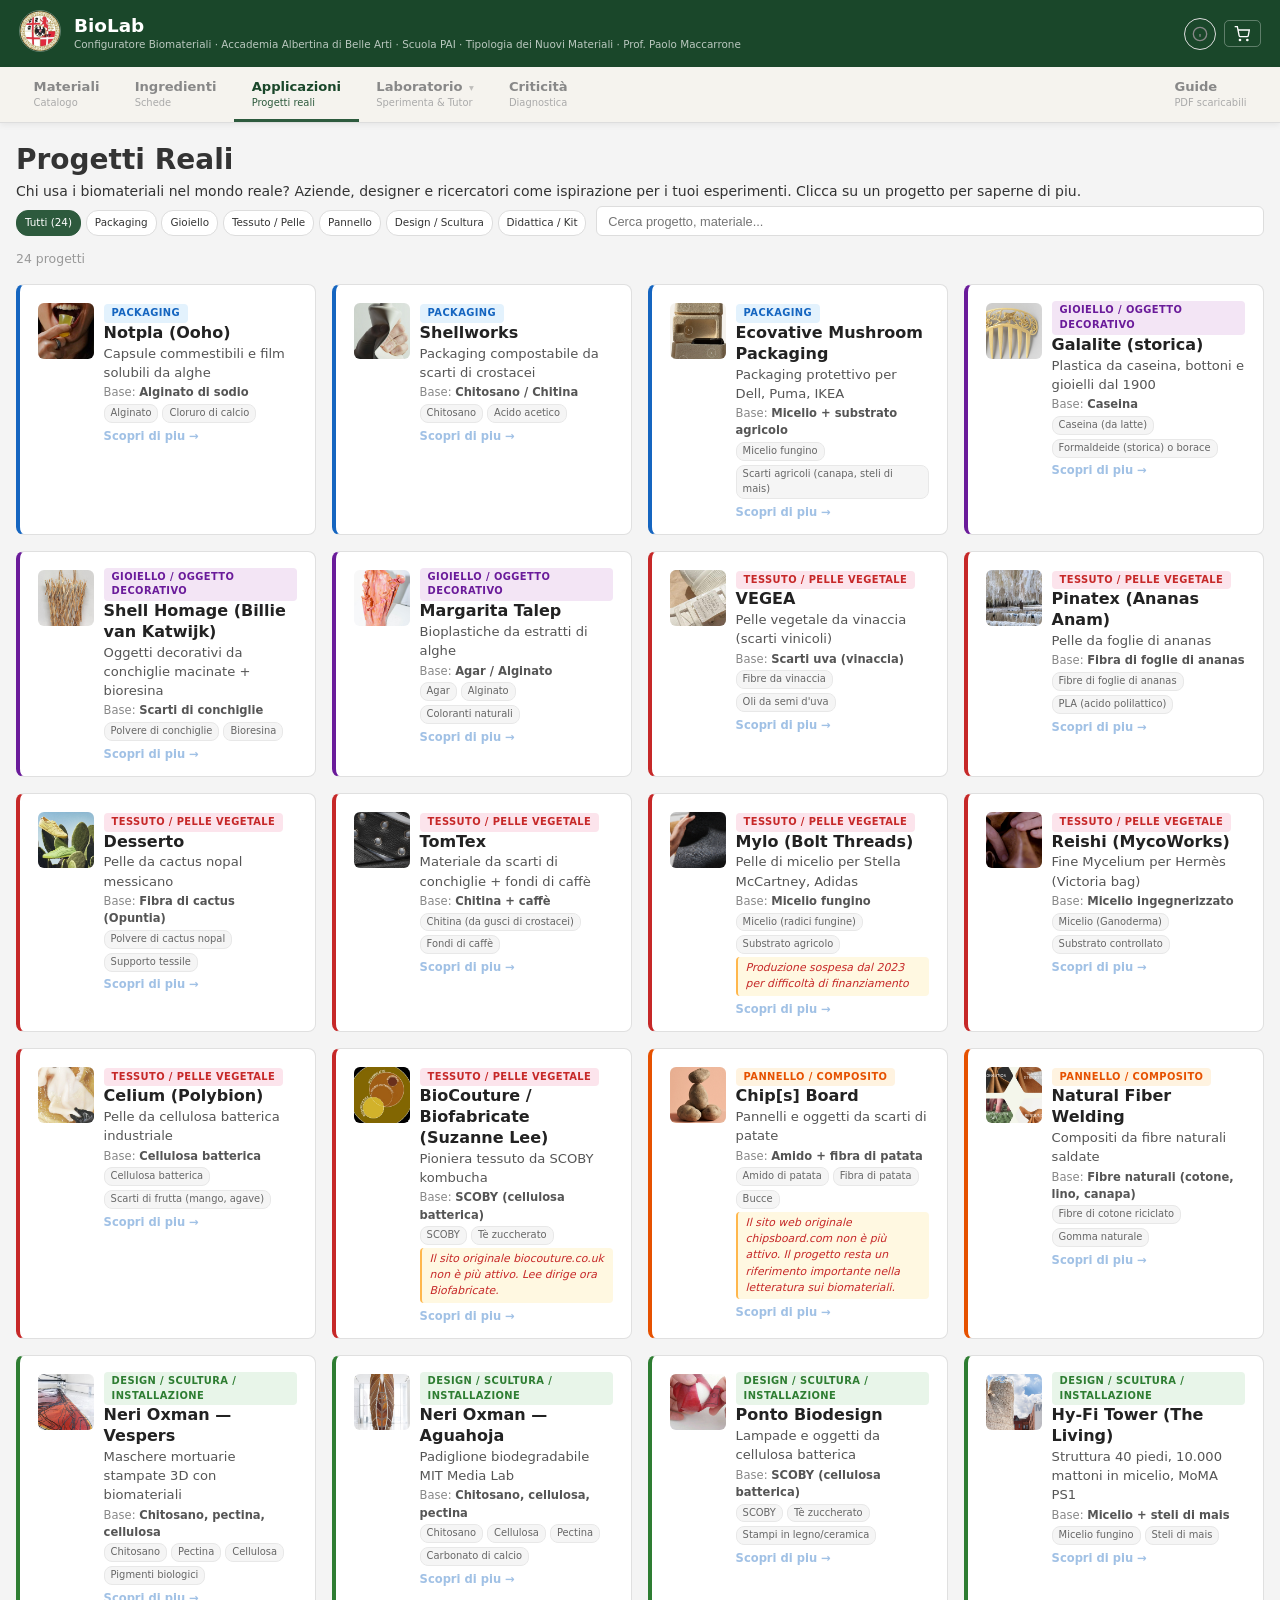
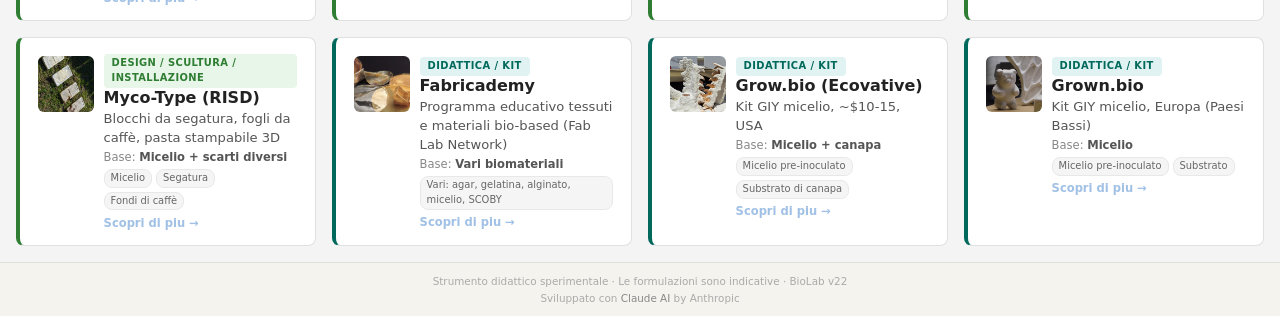
==== app/applicazioni.html @ 8ccfc14e "Add files via upload BioLab caricamento 18 febbraio 2026" ====
<!DOCTYPE html>
<html lang="it">
<head>
    <meta charset="UTF-8">
    <meta name="viewport" content="width=device-width, initial-scale=1.0">
    <title>BioLab - Applicazioni</title>
    <link rel="stylesheet" href="biolab.css">
    <style>
    /* Card thumbnail — small square, left side */
    .app-card{display:flex;flex-direction:row;gap:10px;overflow:hidden;align-items:flex-start}
    .app-card-thumb{width:56px;height:56px;flex-shrink:0;overflow:hidden;border-radius:6px;background:#f0ede6;display:flex;align-items:center;justify-content:center;margin-top:2px}
    .app-card-thumb img{width:100%;height:100%;object-fit:cover;display:block}
    .app-card-thumb.no-img{background:#f5f2ec}
    .app-card-thumb.no-img img{display:none}
    .app-card-body{flex:1;min-width:0}
    /* Modal image */
    .app-modal-img{width:100%;max-height:400px;object-fit:cover;border-radius:8px}
    </style>
</head>
<body>

<!-- ===== HEADER ===== -->
<header class="bl-header" id="blHeader"></header>

<!-- ===== MODAL DETTAGLIO ===== -->
<div class="app-modal-overlay" id="appModal" onclick="closeModal(event)">
    <div class="app-modal" onclick="event.stopPropagation()">
        <button class="app-modal-close" onclick="closeModal()">&times;</button>
        <div class="app-modal-layout">
            <div class="app-modal-img-wrap" id="modalImgWrap">
                <img class="app-modal-img" id="modalImg" src="" alt="">
                <div class="app-modal-img-placeholder" id="modalImgPh">
                    <svg width="40" height="40" viewBox="0 0 24 24" fill="none" stroke="#bbb" stroke-width="1.5"><rect x="3" y="3" width="18" height="18" rx="2"/><circle cx="8.5" cy="8.5" r="1.5"/><path d="M21 15l-5-5L5 21"/></svg>
                    <span>Immagine non disponibile</span>
                </div>
            </div>
            <div class="app-modal-content">
                <div class="app-modal-cat" id="modalCat"></div>
                <h2 class="app-modal-title" id="modalTitle"></h2>
                <div class="app-modal-base" id="modalBase"></div>
                <div class="app-modal-body" id="modalBody"></div>
                <div class="app-modal-ingredienti" id="modalIng"></div>
                <div class="app-modal-note" id="modalNote"></div>
                <div class="app-modal-actions">
                    <a class="app-modal-link" id="modalLink" href="#" target="_blank" rel="noopener">
                        <svg width="14" height="14" viewBox="0 0 24 24" fill="none" stroke="currentColor" stroke-width="2"><path d="M18 13v6a2 2 0 01-2 2H5a2 2 0 01-2-2V8a2 2 0 012-2h6"/><polyline points="15 3 21 3 21 9"/><line x1="10" y1="14" x2="21" y2="3"/></svg>
                        <span id="modalLinkText">Visita il sito</span>
                    </a>
                    <button class="app-modal-close-btn" onclick="closeModal()">Chiudi</button>
                </div>
            </div>
        </div>
    </div>
</div>

<!-- ===== CONTENUTO PAGINA ===== -->
<div class="bl-page-content">
    <div class="bl-section-title">
        <h1>Progetti Reali</h1>
        <p>Chi usa i biomateriali nel mondo reale? Aziende, designer e ricercatori come ispirazione per i tuoi esperimenti. Clicca su un progetto per saperne di piu.</p>
    </div>

    <!-- FILTRI CATEGORIA -->
    <div class="app-toolbar">
        <div class="ing-filters" id="appFilters">
            <span class="ing-filter active" data-cat="ALL" onclick="filterApps(null)" id="appFilterAll">Tutti</span>
            <span class="ing-filter" data-cat="packaging" onclick="filterApps('packaging')">Packaging</span>
            <span class="ing-filter" data-cat="gioiello" onclick="filterApps('gioiello')">Gioiello</span>
            <span class="ing-filter" data-cat="tessuto" onclick="filterApps('tessuto')">Tessuto / Pelle</span>
            <span class="ing-filter" data-cat="pannello" onclick="filterApps('pannello')">Pannello</span>
            <span class="ing-filter" data-cat="design_scultura" onclick="filterApps('design_scultura')">Design / Scultura</span>
            <span class="ing-filter" data-cat="didattica" onclick="filterApps('didattica')">Didattica / Kit</span>
        </div>
        <input type="text" class="mat-search" id="appSearch" placeholder="Cerca progetto, materiale..." oninput="renderApps()">
    </div>

    <div class="app-count" id="appCount">0 progetti</div>

    <!-- GRIGLIA CARD -->
    <div class="app-grid" id="appGrid"></div>
</div>

<!-- ===== FOOTER ===== -->
<footer class="bl-footer">
    <p>Strumento didattico sperimentale &middot; Le formulazioni sono indicative &middot; BioLab v22</p>
    <p class="bl-footer-credit">Sviluppato con <a href="https://www.anthropic.com" target="_blank" rel="noopener">Claude AI</a> by Anthropic</p>
</footer>

<!-- ===== CORE ===== -->
<script src="database_biomateriali_v11.js"></script>
<script src="biolab-core.js"></script>

<!-- ===== DATI E JS PAGINA ===== -->
<script>
(function() {
    'use strict';

    // ---- CATEGORIE ----
    // Categorie: icon è UI-only, il resto viene da ESEMPI_REALI.categorie nel DB
    var CATEGORIE = (function() {
        var icons = {
            packaging: '\u{1F4E6}', gioiello: '\u{1F48E}', tessuto: '\u{1F9F5}',
            pannello: '\u{1F9F1}', design_scultura: '\u{1F3A8}', didattica: '\u{1F393}'
        };
        var cats = {};
        var dbCats = (typeof ESEMPI_REALI !== 'undefined' && ESEMPI_REALI.categorie) || {};
        for (var k in dbCats) {
            cats[k] = { label: dbCats[k].label, color: dbCats[k].color, bg: dbCats[k].bg, icon: icons[k] || '' };
        }
        return cats;
    })();

    // Progetti: letti dal database (ESEMPI_REALI.progetti) con normalizzazione campi
    var PROGETTI_RAW = (typeof ESEMPI_REALI !== 'undefined' && ESEMPI_REALI.progetti) || [];
    var PROGETTI = PROGETTI_RAW.map(function(p) {
        return {
            nome: p.nome || '',
            desc: p.desc || '',
            base: p.base || '',
            link: p.link || '',
            cat: p.cat || p.categoria || '',
            img: p.img || null,
            ingredienti: p.ingredienti || [],
            dettaglio: p.dettaglio || p.desc || '',
            note: p.note || ''
        };
    });

    // Mapping nome progetto → file immagine in asset/imm_applicazioni/
    // Keys = p.nome.toLowerCase() esatti dal DB (ESEMPI_REALI.progetti)
    // Values = nomi file esatti in asset/imm_applicazioni/
    var IMG_MAP = {
        'notpla (ooho)':                            'notpla.jpg',
        'shellworks':                               'shellworks.jpg',
        'ecovative mushroom packaging':             'ecovative-packaging.jpg',
        'galalite (storica)':                       'galalite2.jpg',
        'shell homage (billie van katwijk)':        'shell-homage.jpg',
        'margarita talep':                          'margarita-talep.jpg',
        'vegea':                                    'vegea.jpg',
        'pinatex (ananas anam)':                    'pinatex.jpg',
        'desserto':                                 'desserto.jpg',
        'tomtex':                                   'tomtex.jpg',
        'mylo (bolt threads)':                      'mylo.jpg',
        'reishi (mycoworks)':                       'reishi.jpg',
        'celium (polybion)':                        'celium2.jpg',
        'biocouture / biofabricate (suzanne lee)':  'biocouture.jpg',
        'chip[s] board':                            'chips-board.jpg.pn.jpg',
        'natural fiber welding':                    'nfw.jpg',
        'neri oxman \u2014 vespers':                'oxman-vespers3.jpg',
        'neri oxman \u2014 aguahoja':               'oxman-aguahoja.jpg',
        'ponto biodesign':                          'Ponto-Biodesign.jpg',
        'hy-fi tower (the living)':                 'hyfi.jpg',
        'myco-type (risd)':                         'myco-type.jpg',
        'fabricademy':                              'fabricademy.jpg',
        'grow.bio (ecovative)':                     'grow-bio(ecovative).jpg',
        'grown.bio':                                'grow-bio.jpg',
    };

    function getImg(nome) {
        if (!nome) return null;
        var low = nome.toLowerCase().trim();
        // Exact match
        if (IMG_MAP[low]) return IMG_MAP[low];
        // Partial: nome contains key or key contains nome
        for (var key in IMG_MAP) {
            if (low.indexOf(key) >= 0 || key.indexOf(low) >= 0) return IMG_MAP[key];
        }
        // Word match: any significant word in nome matches a key
        var words = low.replace(/[()\/\-,.:]/g, ' ').split(/\s+/).filter(function(w) { return w.length > 3; });
        for (var w = 0; w < words.length; w++) {
            for (var key2 in IMG_MAP) {
                if (key2.indexOf(words[w]) >= 0) return IMG_MAP[key2];
            }
        }
        return null;
    }

    var IMG_BASE = '../asset/imm_applicazioni/';

    var currentCat = null;

    // ---- INIT ----
    document.addEventListener('DOMContentLoaded', function() {
        // Debug: log unmatched images
        var allBtn = document.getElementById('appFilterAll');
        if (allBtn) allBtn.textContent = 'Tutti (' + PROGETTI.length + ')';
        renderApps();
    });

    // ---- FILTER ----
    window.filterApps = function(cat) {
        currentCat = cat;
        document.querySelectorAll('#appFilters .ing-filter').forEach(function(el) {
            el.classList.remove('active');
            if (cat === null && el.dataset.cat === 'ALL') el.classList.add('active');
            else if (el.dataset.cat === cat) el.classList.add('active');
        });
        renderApps();
    };

    // ---- MODAL ----
    window.openModal = function(idx) {
        var p = PROGETTI[idx];
        if (!p) return;
        var c = CATEGORIE[p.cat] || { label: p.cat, color: '#666', bg: '#f5f5f5' };

        // Image
        var imgEl = document.getElementById('modalImg');
        var phEl = document.getElementById('modalImgPh');
        var imgFile = p.img || getImg(p.nome);
        imgEl.style.display = 'none';
        phEl.style.display = 'flex';
        if (imgFile) {
            imgEl.onload = function() { this.style.display = 'block'; phEl.style.display = 'none'; };
            imgEl.onerror = function() { this.style.display = 'none'; phEl.style.display = 'flex'; };
            imgEl.src = IMG_BASE + imgFile;
            imgEl.alt = p.nome;
        }

        document.getElementById('modalCat').textContent = c.label;
        document.getElementById('modalCat').style.background = c.bg;
        document.getElementById('modalCat').style.color = c.color;

        document.getElementById('modalTitle').textContent = p.nome;
        document.getElementById('modalBase').innerHTML = 'Base materiale: <strong>' + esc(p.base) + '</strong>';
        document.getElementById('modalBody').textContent = p.dettaglio;

        // Ingredienti — match con DB per rendere aggiungibili al carrello
        var ingEl = document.getElementById('modalIng');
        if (p.ingredienti && p.ingredienti.length > 0) {
            var ingHtml = '<strong>Ingredienti principali:</strong> ';
            ingHtml += p.ingredienti.map(function(i) {
            var dbId = _matchIngrediente(i);
            if (dbId) {
                var inCart = BioLab.isInCart(dbId);
                var cls = inCart ? 'app-modal-ing-tag in-cart' : 'app-modal-ing-tag addable';
                var btn = inCart
                    ? '<span class="' + cls + '">' + esc(i) + ' <span class="ing-check">&#10003;</span></span>'
                    : '<span class="' + cls + '" onclick="event.stopPropagation(); _addIngFromApp(\'' + dbId + '\',' + idx + ')" title="Aggiungi al carrello">' + esc(i) + ' <span class="ing-plus">+</span></span>';
                return btn;
            }
            return '<span class="app-modal-ing-tag">' + esc(i) + '</span>';
        }).join(' ');
            ingEl.innerHTML = ingHtml;
            ingEl.style.display = 'block';
        } else {
            ingEl.style.display = 'none';
        }

        // Note
        var noteEl = document.getElementById('modalNote');
        if (p.note) {
            noteEl.style.display = 'block';
            noteEl.textContent = p.note;
        } else {
            noteEl.style.display = 'none';
        }

        // Link
        var linkEl = document.getElementById('modalLink');
        if (p.link) {
            linkEl.href = p.link;
            linkEl.style.display = 'inline-flex';
            var domain = p.link.replace(/^https?:\/\//, '').replace(/\/.*$/, '');
            document.getElementById('modalLinkText').textContent = 'Visita ' + domain;
        } else {
            linkEl.style.display = 'none';
        }

        document.getElementById('appModal').classList.add('active');
        document.body.style.overflow = 'hidden';
    };

    window.closeModal = function(ev) {
        if (ev && ev.target !== ev.currentTarget) return;
        document.getElementById('appModal').classList.remove('active');
        document.body.style.overflow = '';
    };

    // ESC to close
    document.addEventListener('keydown', function(e) {
        if (e.key === 'Escape') closeModal();
    });

    // ---- RENDER ----
    window.renderApps = function() {
        var search = (document.getElementById('appSearch').value || '').toLowerCase().trim();
        var indices = [];
        PROGETTI.forEach(function(p, i) {
            if (currentCat && p.cat !== currentCat) return;
            if (search) {
                var hay = (p.nome + ' ' + p.desc + ' ' + p.base + ' ' + p.cat + ' ' + (p.ingredienti || []).join(' ')).toLowerCase();
                if (hay.indexOf(search) === -1) return;
            }
            indices.push(i);
        });

        var grid = document.getElementById('appGrid');
        if (indices.length === 0) {
            grid.innerHTML = '<div class="mat-empty">Nessun progetto corrisponde ai filtri</div>';
            document.getElementById('appCount').textContent = '0 progetti';
            return;
        }

        var html = '';
        indices.forEach(function(i) {
            var p = PROGETTI[i];
            var c = CATEGORIE[p.cat] || { label: p.cat, color: '#666', bg: '#f5f5f5' };
            var imgFile = p.img || getImg(p.nome);
            html += '<div class="app-card" style="border-left-color:' + c.color + '" onclick="openModal(' + i + ')">';
            // Thumbnail (small)
            if (imgFile) {
                html += '<div class="app-card-thumb"><img src="' + IMG_BASE + esc(imgFile) + '" alt="' + esc(p.nome) + '" loading="lazy" onerror="this.parentElement.classList.add(\'no-img\')"></div>';
            } else {
                html += '<div class="app-card-thumb no-img"><svg width="20" height="20" viewBox="0 0 24 24" fill="none" stroke="#ccc" stroke-width="1.5"><rect x="3" y="3" width="18" height="18" rx="2"/><circle cx="8.5" cy="8.5" r="1.5"/><path d="M21 15l-5-5L5 21"/></svg></div>';
            }
            html += '<div class="app-card-body">';
            html += '<div class="app-card-cat" style="background:' + c.bg + ';color:' + c.color + '">' + c.label + '</div>';
            html += '<div class="app-card-name">' + esc(p.nome) + '</div>';
            html += '<div class="app-card-desc">' + esc(p.desc) + '</div>';
            html += '<div class="app-card-base">Base: <strong>' + esc(p.base) + '</strong></div>';
            if (p.ingredienti && p.ingredienti.length > 0) {
                html += '<div class="app-card-tags">';
                p.ingredienti.forEach(function(ing) {
                    html += '<span class="app-card-tag">' + esc(ing) + '</span>';
                });
                html += '</div>';
            }
            if (p.note) {
                html += '<div class="app-card-note">' + esc(p.note) + '</div>';
            }
            html += '<div class="app-card-cta">Scopri di piu &rarr;</div>';
            html += '</div>'; // close body
            html += '</div>';
        });

        grid.innerHTML = html;
        document.getElementById('appCount').textContent = indices.length + ' progetti';
    };

    function esc(s) { return !s ? '' : String(s).replace(/</g, '&lt;').replace(/>/g, '&gt;'); }

    // Mapping nomi ingredienti nei progetti → ID nel database
    var ING_MAP = {
        'alginato': 'alginato', 'agar': 'agar', 'chitosano': 'chitosano',
        'cloruro di calcio': 'cacl2', 'cacl2': 'cacl2',
        'caseina (da latte)': 'caseina', 'caseina': 'caseina',
        'acido acetico': 'aceto', 'amido di patata': 'amido_patata',
        'scoby': 'scoby', 'cellulosa batterica': 'scoby',
        'micelio fungino': 'micelio', 'micelio (radici fungine)': 'micelio',
        'micelio (ganoderma)': 'micelio', 'micelio': 'micelio',
        'fondi di caffè': 'fondi_caffe', 'fondi di caffe': 'fondi_caffe',
        'tè zuccherato': 'te_nero', 'te zuccherato': 'te_nero',
        'formaldeide (storica) o borace': 'borace', 'borace': 'borace',
        'chitina (da gusci di crostacei)': 'chitosano', 'chitina': 'chitosano',
        'fibre di cotone riciclato': 'fibre_cotone',
        'bucce': 'bucce_agrumi', 'coloranti naturali': 'curcuma',
        'pectina': 'pectina', 'glicerina': 'glicerina'
    };

    window._matchIngrediente = function(nome) {
        if (!nome) return null;
        var low = nome.toLowerCase().trim();
        if (ING_MAP[low]) return ING_MAP[low];
        // Fuzzy: try partial match
        for (var key in ING_MAP) {
            if (low.indexOf(key) >= 0 || key.indexOf(low) >= 0) return ING_MAP[key];
        }
        return null;
    };

    window._addIngFromApp = function(dbId, modalIdx) {
        BioLab.addToCart(dbId);
        BioLab.updateCartBadge();
        // Re-render modal ingredients to show checkmark
        openModal(modalIdx);
    };

})();
</script>

</body>
</html>
---- app/biolab.css ----
/* ============================================================
   BioLab_21 — Stili condivisi
   Palette: verde bosco #2d5a3d, sfondo #f4f4f4, accento #1a472a
   ============================================================ */

/* --- Reset & Base --- */
*, *::before, *::after { box-sizing: border-box; margin: 0; padding: 0; }
body {
    font-family: 'Segoe UI', system-ui, -apple-system, sans-serif;
    background: #f4f4f4; color: #333;
    font-size: 14px; line-height: 1.5;
    min-height: 100vh;
}

/* --- Navbar --- */
/* --- HEADER: brand bar + tab bar --- */
.bl-header { position: sticky; top: 0; z-index: 100; }
.bl-brand-bar {
    background: #1a472a; color: #fff;
    display: flex; align-items: center;
    padding: 0.6rem 1.2rem; gap: 0.8rem;
}
.bl-brand-logo {
    width: 42px; height: 42px; border-radius: 50%;
    object-fit: cover; flex-shrink: 0;
    border: 1.5px solid rgba(255,255,255,0.3);
}
.bl-brand-text { display: flex; flex-direction: column; }
.bl-brand-title {
    font-weight: 700; font-size: 1.15rem;
    color: #fff; text-decoration: none; line-height: 1.2;
}
.bl-brand-title:hover { opacity: 0.9; }
.bl-brand-sub {
    font-size: 0.65rem; color: rgba(255,255,255,0.7);
    line-height: 1.3; margin-top: 1px;
}
.bl-brand-spacer { flex: 1; }
.bl-tab-bar {
    background: #f5f3ee;
    display: flex; align-items: stretch;
    padding: 0 1rem; gap: 0;
    border-bottom: 1px solid #ddd;
    box-shadow: 0 2px 6px rgba(0,0,0,0.06);
}
.bl-nav-link {
    color: #888; text-decoration: none;
    padding: 0.6rem 1.1rem 0.5rem;
    display: flex; flex-direction: column;
    border-bottom: 3px solid transparent;
    transition: color 0.15s;
    font-size: 0.78rem; font-weight: 500;
}
.bl-nav-link-name { font-weight: 600; font-size: 0.82rem; }
.bl-nav-link-sub { font-size: 0.62rem; color: #aaa; font-weight: 400; }
.bl-nav-link:hover { color: #333; background: rgba(0,0,0,0.03); }
.bl-nav-link.active {
    color: #1a472a; font-weight: 600;
    border-bottom: 3px solid #2d5a3d;
}
.bl-nav-link.active .bl-nav-link-sub { color: #2d5a3d; }

/* Dropdown Lab (Sperimenta / Tutor) */
.bl-nav-dropdown {
    position: relative;
    display: flex;
    align-items: stretch;
}
.bl-nav-arrow {
    font-size: 0.6rem;
    margin-left: 0.2rem;
    opacity: 0.5;
    transition: opacity 0.15s;
}
.bl-nav-dropdown:hover .bl-nav-arrow { opacity: 1; }
.bl-nav-dropdown-menu {
    display: none;
    position: absolute;
    top: 100%;
    left: 0;
    background: #fff;
    border: 1px solid #ddd;
    border-top: none;
    border-radius: 0 0 8px 8px;
    box-shadow: 0 6px 16px rgba(0,0,0,0.12);
    min-width: 210px;
    z-index: 1000;
    padding: 0.3rem 0;
}
.bl-nav-dropdown:hover .bl-nav-dropdown-menu { display: block; }
.bl-nav-dropdown-item {
    display: flex;
    flex-direction: column;
    padding: 0.55rem 1rem;
    color: #555;
    text-decoration: none;
    transition: background 0.12s;
    font-size: 0.8rem;
}
.bl-nav-dropdown-item:hover {
    background: #f0ede6;
    color: #1a472a;
}
.bl-dropdown-icon {
    display: inline;
    margin-right: 0.3rem;
}
.bl-dropdown-desc {
    font-size: 0.62rem;
    color: #999;
    margin-top: 0.1rem;
}
.bl-nav-right { display: flex; align-items: center; gap: 0.5rem; }
.bl-cart-btn {
    background: none; border: 1px solid rgba(255,255,255,0.3);
    color: #fff; padding: 0.3rem 0.6rem; border-radius: 5px;
    cursor: pointer; display: flex; align-items: center; gap: 0.35rem;
    font-size: 0.75rem; transition: background 0.15s;
    position: relative;
}
.bl-cart-btn:hover { background: rgba(255,255,255,0.12); }
.bl-cart-badge {
    background: #e74c3c; color: #fff;
    font-size: 0.6rem; font-weight: 700;
    min-width: 16px; height: 16px;
    border-radius: 8px; display: inline-flex;
    align-items: center; justify-content: center;
    padding: 0 4px;
}

/* --- Cart Panel (slide-in) --- */
.bl-cart-panel {
    position: fixed; top: 0; right: -320px;
    width: 300px; height: 100vh;
    background: #fff; box-shadow: -4px 0 16px rgba(0,0,0,0.12);
    transition: right 0.25s ease;
    z-index: 150; display: flex; flex-direction: column;
}
.bl-cart-panel.open { right: 0; }
.bl-cart-panel-header {
    padding: 0.75rem 1rem; border-bottom: 1px solid #eee;
    font-weight: 600; font-size: 0.85rem; color: #333;
    display: flex; justify-content: space-between; align-items: center;
}
.bl-cart-header-actions { display: flex; gap: 0.4rem; align-items: center; }
.btn-danger { background: #ffebee; color: #c62828; border: 1px solid #ffcdd2; }
.btn-danger:hover { background: #ffcdd2; }
.bl-cart-panel-body { flex: 1; overflow-y: auto; padding: 0.75rem; }
.bl-cart-empty { color: #999; font-size: 0.8rem; text-align: center; padding: 2rem 1rem; }
.bl-cart-item {
    display: flex; align-items: center; gap: 0.4rem;
    padding: 0.45rem 0.5rem; margin-bottom: 0.3rem;
    background: #f8f9fa; border-radius: 5px; font-size: 0.78rem;
}
.bl-cart-item:hover { background: #f0f7f2; }
.bl-cart-name { flex: 1; }
.bl-cart-remove {
    background: none; border: none; color: #c62828; cursor: pointer;
    padding: 2px; border-radius: 3px; display: flex;
}
.bl-cart-remove:hover { background: #ffebee; }
.bl-cart-actions {
    display: flex; gap: 0.5rem; justify-content: space-between;
    padding: 0.75rem 0; margin-top: 0.5rem;
    border-top: 1px solid #eee;
}
.bl-cart-footer {
    display: flex; gap: 0.5rem; justify-content: space-between;
    padding: 0.6rem 0.75rem; border-top: 1px solid #eee;
    background: #fff; flex-shrink: 0;
}
.bl-cart-confirm-text {
    flex: 1; font-size: 0.75rem; color: #c62828; font-weight: 500;
    display: flex; align-items: center;
}
.bl-cart-confirm-no, .bl-cart-confirm-yes {
    border: none; border-radius: 4px; padding: 3px 10px;
    font-size: 0.72rem; font-weight: 600; cursor: pointer;
}
.bl-cart-confirm-no {
    background: #e8e8e8; color: #333;
}
.bl-cart-confirm-yes {
    background: #ffcdd2; color: #c62828;
}
.bl-cart-confirm-no:hover { background: #ddd; }
.bl-cart-confirm-yes:hover { background: #ef9a9a; }

/* --- Confirm modal --- */
.bl-confirm-overlay {
    position: fixed; top: 0; left: 0; right: 0; bottom: 0;
    background: rgba(0,0,0,0.3); z-index: 9999;
    display: flex; align-items: flex-start; justify-content: flex-end;
    padding: 6rem 1.2rem 0 0;
    animation: bl-fade-in 0.15s ease;
}
.bl-confirm-box {
    background: #fff; border-radius: 10px; padding: 1.2rem 1.5rem;
    box-shadow: 0 8px 32px rgba(0,0,0,0.18); max-width: 320px; width: 90%;
}
.bl-confirm-msg {
    font-size: 0.88rem; color: #333; line-height: 1.5; margin-bottom: 1rem;
}
.bl-confirm-btns { display: flex; gap: 0.5rem; justify-content: flex-end; }
.bl-confirm-yes, .bl-confirm-no {
    border: none; border-radius: 6px; padding: 0.4rem 1rem;
    font-size: 0.82rem; font-weight: 600; cursor: pointer;
}
.bl-confirm-yes { background: #ffebee; color: #c62828; }
.bl-confirm-yes:hover { background: #ffcdd2; }
.bl-confirm-no { background: #e8e8e8; color: #333; }
.bl-confirm-no:hover { background: #ddd; }

/* Badge stato ingrediente nel carrello (pagina Problemi) */
.cart-tavolo-badge {
    font-size: 0.58rem;
    padding: 0.1rem 0.35rem;
    border-radius: 3px;
    font-weight: 600;
    margin-left: auto;
    margin-right: 0.3rem;
}
.cart-item.in-tavolo.active .cart-tavolo-badge {
    background: #e8f5e9;
    color: #2e7d32;
}
.cart-item.in-tavolo:not(.active) .cart-tavolo-badge {
    background: #f5f5f5;
    color: #999;
}
/* Checkbox inattiva in Problemi — non cliccabile */
@keyframes bl-fade-in { from { opacity: 0; } to { opacity: 1; } }

/* --- Buttons --- */
.btn {
    display: inline-flex; align-items: center; gap: 0.3rem;
    padding: 0.45rem 0.85rem; border-radius: 5px;
    font-size: 0.8rem; font-weight: 500; border: none;
    cursor: pointer; text-decoration: none;
    transition: background 0.15s, box-shadow 0.15s;
}
.btn-primary { background: #2d5a3d; color: #fff; }
.btn-primary:hover { background: #1a472a; }
.btn-secondary { background: #e8f5e9; color: #2d5a3d; border: 1px solid #c8e6c9; }
.btn-secondary:hover { background: #c8e6c9; }
.btn-small { padding: 0.3rem 0.6rem; font-size: 0.72rem; }
.btn-danger { background: #ffebee; color: #c62828; border: 1px solid #ef9a9a; }
.btn-danger:hover { background: #ffcdd2; }

/* --- Tags & Badges --- */
.tag {
    display: inline-block; padding: 0.15rem 0.45rem;
    border-radius: 8px; font-size: 0.62rem; font-weight: 500;
}
.tag.ok { background: #e8f5e9; color: #2e7d32; }
.tag.warn { background: #fff8e1; color: #e65100; }
.tag.info { background: #e3f2fd; color: #1565c0; }
.famiglia-badge {
    display: inline-flex; align-items: center; gap: 4px;
    padding: 0.25rem 0.6rem; background: #e8f5e9;
    color: #2d5a3d; border-radius: 12px; font-size: 0.7rem;
}

/* --- Dot (colore famiglia) --- */
.dot {
    width: 8px; height: 8px; border-radius: 50%;
    display: inline-block; flex-shrink: 0;
}
.cat-proteina    { background: #e91e63; }
.cat-polisaccaride { background: #4caf50; }
.cat-policatione { background: #2196f3; }
.cat-plastificante { background: #ff9800; }
.cat-sale        { background: #9c27b0; }
.cat-lipide      { background: #795548; }
.cat-colorante   { background: #f44336; }
.cat-carica      { background: #607d8b; }
.cat-coltura     { background: #00bcd4; }
.cat-emulsionante { background: #cddc39; }
.cat-additivo    { background: #607d8b; }
.cat-default     { background: #9e9e9e; }

/* --- Toast --- */
.bl-toast-container {
    position: fixed; top: 56px; right: 1rem;
    z-index: 200; display: flex; flex-direction: column; gap: 0.4rem;
}
.bl-toast {
    padding: 0.5rem 1rem; border-radius: 6px;
    font-size: 0.78rem; color: #fff;
    box-shadow: 0 2px 8px rgba(0,0,0,0.15);
    animation: toast-in 0.25s ease;
}
.bl-toast-success { background: #2e7d32; }
.bl-toast-info    { background: #1565c0; }
.bl-toast-warning { background: #e65100; }
.bl-toast.fade-out { opacity: 0; transition: opacity 0.3s; }
@keyframes toast-in { from { opacity: 0; transform: translateY(-8px); } to { opacity: 1; transform: none; } }

/* === INGREDIENTI — Layout === */
.bl-page-content {
    max-width: 1280px; margin: 0 auto;
    padding: 1rem;
}
.bl-page-header {
    margin-bottom: 1rem;
}
.bl-page-header h1 {
    font-size: 1.25rem; font-weight: 700; color: #1a472a;
    margin-bottom: 0.15rem;
}
.bl-page-header p { font-size: 0.8rem; color: #888; }

.study-layout {
    display: grid; grid-template-columns: 300px 1fr;
    gap: 1rem; height: calc(100vh - 140px);
}

/* --- Lista ingredienti (sx) --- */
.ing-list-panel {
    background: #fff; border-radius: 8px;
    box-shadow: 0 1px 4px rgba(0,0,0,0.08);
    display: flex; flex-direction: column; overflow: hidden;
}
.ing-list-header { padding: 0.75rem; border-bottom: 1px solid #eee; }
.ing-search {
    width: 100%; padding: 0.5rem; border: 1px solid #ddd;
    border-radius: 5px; font-size: 0.8rem;
}
.ing-search:focus { outline: none; border-color: #2d5a3d; box-shadow: 0 0 0 2px rgba(45,90,61,0.15); }
.ing-filters { display: flex; flex-wrap: nowrap; gap: 0.3rem; margin-top: 0.5rem; overflow-x: auto; padding-bottom: 4px; }
.ing-topbar { display: flex; align-items: center; gap: 1rem; padding: 0.5rem 1.5rem; flex-wrap: nowrap; }
.ing-topbar .ing-search { max-width: 220px; flex-shrink: 0; }
.ing-topbar .ing-filters { margin-top: 0; flex: 1; min-width: 0; }
.ing-filter {
    padding: 0.25rem 0.5rem; border: 1px solid #ddd;
    border-radius: 12px; font-size: 0.65rem;
    cursor: pointer; background: #fff;
    transition: all 0.15s; white-space: nowrap; flex-shrink: 0;
}
.ing-filter:hover { border-color: #2d5a3d; background: #f0f7f2; }
.ing-filter.active { background: #2d5a3d; color: #fff; border-color: #2d5a3d; }
.ing-filter.cart-filter { background: #e3f2fd; border-color: #90caf9; color: #1565c0; }
.ing-filter.cart-filter.active { background: #1565c0; color: #fff; }
.ing-list { flex: 1; overflow-y: auto; padding: 0.5rem; }
.ing-list-count {
    padding: 0.5rem; font-size: 0.7rem; color: #888;
    border-top: 1px solid #eee; text-align: center;
}

/* --- List items --- */
.ing-list-item {
    display: flex; align-items: center; padding: 0.5rem;
    border-radius: 5px; cursor: pointer; margin-bottom: 0.15rem;
    transition: background 0.1s;
}
.ing-list-item:hover { background: #f0f7f2; }
.ing-list-item.selected { background: #e8f5e9; border-left: 3px solid #2d5a3d; }
.ing-list-item .dot { margin-right: 0.5rem; }
.ing-list-item .info { flex: 1; }
.ing-list-item .info .name { font-weight: 500; font-size: 0.8rem; }
.ing-list-item .info .famiglia { font-size: 0.6rem; color: #888; }
.ing-list-item .cart-status { font-size: 0.65rem; color: #2d5a3d; font-weight: 600; }

/* --- Pannello dettaglio (dx) --- */
.ing-detail-panel {
    background: #fff; border-radius: 8px;
    box-shadow: 0 1px 4px rgba(0,0,0,0.08);
    overflow-y: auto;
}
.ing-detail-empty {
    display: flex; align-items: center; justify-content: center;
    height: 100%; color: #999; font-size: 0.9rem;
}
.ing-detail-header {
    padding: 1rem; border-bottom: 1px solid #eee;
    display: flex; justify-content: space-between;
    align-items: flex-start; flex-wrap: wrap; gap: 0.5rem;
}
.ing-detail-header .header-left { flex: 1; min-width: 200px; }
.ing-detail-header .header-right { display: flex; gap: 0.5rem; flex-wrap: wrap; align-items: center; }
.ing-detail-header h2 { font-size: 1.15rem; color: #1a472a; margin-bottom: 0.25rem; }
.ing-detail-header .badges { display: flex; gap: 0.5rem; flex-wrap: wrap; margin-top: 0.5rem; }
.ing-detail-body { padding: 1rem; }

/* --- Sezioni dettaglio --- */
.ing-detail-section { margin-bottom: 1.25rem; }
.ing-detail-section:last-child { margin-bottom: 0; }
.ing-detail-section h3 {
    font-size: 0.75rem; color: #888; text-transform: uppercase;
    margin-bottom: 0.5rem; padding-bottom: 0.25rem;
    border-bottom: 1px solid #eee;
}
.ing-props-grid { display: grid; grid-template-columns: repeat(3, 1fr); gap: 0.5rem; }
.ing-prop { background: #f8f9fa; padding: 0.5rem; border-radius: 5px; }
.ing-prop .label { font-size: 0.6rem; color: #888; }
.ing-prop .value { font-size: 0.8rem; font-weight: 500; }
.ing-desc { font-size: 0.85rem; line-height: 1.5; color: #555; }
.ing-tags { display: flex; flex-wrap: wrap; gap: 0.3rem; }
.ing-actions { display: flex; gap: 0.5rem; flex-wrap: wrap; }

.ing-process { list-style: none; padding: 0; }
.ing-process li { padding: 0.3rem 0 0.3rem 1.2rem; position: relative; font-size: 0.8rem; color: #555; }
.ing-process li::before { content: "> "; position: absolute; left: 0; color: #2d5a3d; }

.ing-warnings { background: #fff8e1; border-radius: 6px; padding: 0.5rem; border-left: 3px solid #ff9800; }
.ing-warnings h3 { color: #e65100; }
.ing-warnings-list { list-style: none; padding: 0; }
.ing-warnings-list li { padding: 0.25rem 0 0.25rem 1.2rem; position: relative; font-size: 0.8rem; color: #bf360c; }
.ing-warnings-list li::before { content: "! "; position: absolute; left: 0; }

.ing-bool-grid { display: grid; grid-template-columns: repeat(2, 1fr); gap: 0.4rem; }
.ing-bool-item {
    display: flex; align-items: center; gap: 0.4rem;
    font-size: 0.8rem; padding: 0.35rem 0.5rem;
    background: #f8f9fa; border-radius: 5px;
}
.ing-bool-item .check { color: #2e7d32; font-weight: bold; }
.ing-bool-item .cross { color: #c62828; }
.ing-bool-item .label { color: #555; }
.ing-bool-item .note { font-size: 0.7rem; color: #888; margin-left: auto; }

.ing-detail-section.durabilita { background: #f1f8e9; border-radius: 6px; padding: 0.75rem; border-left: 3px solid #7cb342; }
.ing-detail-section.durabilita h3 { color: #558b2f; }
.ing-detail-section.compatibilita { background: #e8eaf6; border-radius: 6px; padding: 0.75rem; border-left: 3px solid #5c6bc0; }
.ing-detail-section.compatibilita h3 { color: #283593; }
.ing-incompat-list { list-style: none; padding: 0; }
.ing-incompat-list li { padding: 0.25rem 0 0.25rem 1.2rem; position: relative; font-size: 0.8rem; color: #37474f; }
.ing-incompat-list li::before { content: "- "; position: absolute; left: 0; }
.ing-alt-text { font-size: 0.8rem; color: #555; line-height: 1.4; }
.ing-note-box { background: #fff8e1; padding: 0.5rem 0.75rem; border-radius: 5px; font-size: 0.8rem; color: #6d4c00; margin-top: 0.5rem; }

/* --- Famiglia info box --- */
.famiglia-info-box { margin: 0 0 0.75rem 0; background: #f0f7f2; border: 1px solid #c8e6c9; border-radius: 8px; overflow: hidden; }
.famiglia-info-header {
    display: flex; justify-content: space-between; align-items: center;
    padding: 0.5rem 0.75rem; background: #2d5a3d; color: #fff;
    cursor: pointer; font-size: 0.8rem; font-weight: 600;
}
.famiglia-info-toggle { font-family: monospace; }
.famiglia-info-content { padding: 0.75rem; font-size: 0.75rem; }
.famiglia-info-content.collapsed { display: none; }
.famiglia-desc { color: #555; margin-bottom: 0.5rem; font-style: italic; }
.famiglia-confronto { margin-bottom: 0.5rem; }
.famiglia-confronto-title { font-weight: 600; color: #2d5a3d; margin-bottom: 0.3rem; }
.famiglia-confronto-item { display: flex; gap: 0.5rem; padding: 0.3rem 0; border-bottom: 1px dashed #ddd; }
.famiglia-confronto-item:last-child { border-bottom: none; }
.famiglia-confronto-nome { font-weight: 500; min-width: 80px; }
.famiglia-confronto-desc { flex: 1; color: #666; }
.famiglia-confronto-nota { color: #888; font-size: 0.7rem; }
.famiglia-confronto-vegano { color: #4caf50; font-size: 0.65rem; }
.famiglia-confronto-nonvegano { color: #ff9800; font-size: 0.65rem; }
.famiglia-quando { margin-bottom: 0.5rem; }
.famiglia-quando-title { font-weight: 600; color: #1565c0; margin-bottom: 0.3rem; }
.famiglia-quando-item { padding: 0.2rem 0; }
.famiglia-quando-item strong { color: #333; }
.famiglia-avvisi { background: #fff3e0; border-radius: 4px; padding: 0.5rem; }
.famiglia-avvisi-title { font-weight: 600; color: #e65100; margin-bottom: 0.3rem; }
.famiglia-avvisi li { margin-left: 1rem; color: #bf360c; }

/* --- Modalità uso --- */
.modalita-uso-section { background: #f3e5f5; border-radius: 6px; padding: 0.75rem; border-left: 3px solid #9c27b0; }
.modalita-uso-section h4 { color: #6a1b9a; font-size: 0.8rem; margin-bottom: 0.4rem; }

/* --- Footer --- */
.bl-footer {
    background: #f5f3ee; border-top: 1px solid #ddd;
    text-align: center; padding: 0.6rem 1rem;
    font-size: 0.65rem; color: #aaa; line-height: 1.6;
}
.bl-footer a { color: #888; text-decoration: none; }
.bl-footer a:hover { text-decoration: underline; }

/* --- Shared badges --- */
.badge { font-size: 0.65rem; padding: 2px 8px; border-radius: 4px; font-weight: 500; display: inline-block; }
.badge-primary { background: #e3f2fd; color: #1565c0; }
.badge-outline { background: transparent; color: #777; border: 1px solid #ddd; }
.badge-success { background: #e8f5e9; color: #2e7d32; }
.badge-val-rosa { background: #fce4ec; color: #c62828; border: 1px solid #ef9a9a; }
.badge-val-bianco { background: #f5f5f5; color: #616161; border: 1px solid #e0e0e0; }
.badge-val-verde { background: #e8f5e9; color: #2e7d32; border: 1px solid #a5d6a7; }

/* --- Materiali page — toolbar --- */
.mat-toolbar { margin-bottom: 0.75rem; }
.mat-toolbar-row { display: flex; align-items: center; gap: 0.75rem; margin-bottom: 0.5rem; flex-wrap: wrap; }
.mat-search {
    flex: 1; min-width: 160px; padding: 0.4rem 0.7rem; font-size: 0.8rem;
    border: 1px solid #ddd; border-radius: 6px; background: #fff;
}
.mat-search:focus { outline: none; border-color: #2d5a3d; box-shadow: 0 0 0 2px rgba(45,90,61,0.15); }

.mat-set-toggle { display: flex; gap: 0; border-radius: 6px; overflow: hidden; border: 1px solid #ddd; flex-shrink: 0; }
.mat-set-btn {
    padding: 0.4rem 0.7rem; font-size: 0.75rem; font-weight: 500;
    border: none; background: #fff; color: #666; cursor: pointer; transition: all 0.2s;
    display: flex; align-items: center; gap: 0.3rem; white-space: nowrap;
}
.mat-set-btn + .mat-set-btn { border-left: 1px solid #ddd; }
.mat-set-btn.active { background: #2d5a3d; color: #fff; }
.mat-set-btn:hover:not(.active) { background: #f0f7f2; }
.mat-set-count { font-size: 0.6rem; opacity: 0.7; }

.mat-count-bar { font-size: 0.75rem; color: #888; margin-bottom: 0.75rem; }

/* --- Materiali page — card grid --- */
.mat-grid {
    display: grid;
    grid-template-columns: repeat(auto-fill, minmax(240px, 1fr));
    gap: 0.6rem;
    margin-bottom: 1.5rem;
}
.mat-card {
    background: #fff; border: 1px solid #e0e0e0; border-radius: 8px;
    cursor: pointer; transition: all 0.2s;
    display: flex; flex-direction: row; overflow: hidden;
}
.mat-card.no-img { flex-direction: column; padding: 0.75rem; gap: 0.3rem; }
.mat-card-thumb {
    width: 72px; min-height: 72px; flex-shrink: 0;
    background-size: cover; background-position: center; background-color: #e8e8e8;
    display: flex; align-items: center; justify-content: center;
}
.mat-card-thumb::after {
    content: 'img\Ain progress';
    white-space: pre; text-align: center;
    font-size: 0.5rem; color: #aaa; letter-spacing: 0.3px;
}
.mat-card-thumb[style*="background-image"]::after { content: none; }
.mat-card.no-img .mat-card-thumb { display: none; }
.mat-card-body {
    padding: 0.6rem 0.75rem; display: flex; flex-direction: column;
    gap: 0.2rem; min-width: 0; flex: 1;
}
.mat-card:hover { border-color: #2d5a3d; box-shadow: 0 2px 8px rgba(0,0,0,0.06); }
.mat-card.selected { border-color: #2d5a3d; background: #f0f7f2; box-shadow: 0 2px 8px rgba(45,90,61,0.15); }
.mat-card-doc { border-left: 3px solid #1565c0; }
.mat-card-prog { border-left: 3px solid #e0e0e0; }
.mat-card-prog.selected, .mat-card-prog:hover { border-left-color: #2d5a3d; }

/* Output type tints */
.mat-type-film { background: #f0f7ff; }
.mat-type-gel { background: #f0faf4; }
.mat-type-rigido { background: #fdf8ef; }
.mat-type-coating { background: #f6f0fa; }
.mat-type-schiuma { background: #fff0f3; }
.mat-type-pelle { background: #faf5f0; }
.mat-type-composito { background: #f0f5f5; }
.mat-card.selected.mat-type-film { background: #e0eef8; }
.mat-card.selected.mat-type-gel { background: #dff2e8; }
.mat-card.selected.mat-type-rigido { background: #f5edde; }
.mat-card.selected.mat-type-coating { background: #ece0f2; }
.mat-card.selected.mat-type-schiuma { background: #f8e0e6; }
.mat-card.selected.mat-type-pelle { background: #f0e8df; }
.mat-card.selected.mat-type-composito { background: #e0ecec; }

.mat-card-top { display: flex; justify-content: space-between; align-items: center; }
.mat-card-dot {
    width: 8px; height: 8px; border-radius: 50%; flex-shrink: 0;
}
.dot-documented { background: #1565c0; }
.dot-rosa { background: #e57373; }
.dot-bianco { background: #bdbdbd; }
.dot-verde { background: #66bb6a; }

.mat-card-trl {
    font-size: 0.6rem; font-weight: 600; padding: 1px 6px; border-radius: 3px;
    white-space: nowrap;
}
.trl-1, .trl-2, .trl-3 { background: #e8f5e9; color: #2e7d32; }
.trl-4, .trl-5 { background: #fff8e1; color: #f57f17; }
.trl-6, .trl-7 { background: #e3f2fd; color: #1565c0; }
.trl-8, .trl-9 { background: #ede7f6; color: #4527a0; }
.trl-val-rosa { background: #fce4ec; color: #c62828; }
.trl-val-bianco { background: #f5f5f5; color: #616161; }
.trl-val-verde { background: #e8f5e9; color: #2e7d32; }

.mat-card-name { font-size: 0.85rem; font-weight: 600; color: #333; line-height: 1.3; }
.mat-card-sub { font-size: 0.7rem; color: #888; }
.mat-card-snippet { font-size: 0.72rem; color: #666; line-height: 1.4; }
.mat-card-tags { display: flex; flex-wrap: wrap; gap: 0.2rem; margin-top: 0.15rem; }
.mat-card-tag {
    font-size: 0.58rem; padding: 1px 5px; border-radius: 3px;
    background: #f0f0f0; color: #666;
}

.mat-empty { text-align: center; color: #999; padding: 3rem 1rem; font-size: 0.85rem; }

/* --- Materiali page — inline detail --- */
.mat-detail-overlay {
    position: fixed; top: 0; left: 0; width: 100%; height: 100%;
    background: rgba(0,0,0,0.45); z-index: 1000;
    display: flex; align-items: center; justify-content: center;
    padding: 2rem;
}
.mat-detail-modal {
    background: #fff; border-radius: 12px;
    padding: 1.5rem 1.75rem; position: relative;
    box-shadow: 0 12px 40px rgba(0,0,0,0.2);
    max-width: 900px; width: 100%; max-height: 85vh; overflow-y: auto;
}
.mat-detail-close {
    position: absolute; top: 0.75rem; right: 0.75rem;
    font-size: 1.4rem; color: #999; background: #f5f5f5; border: 1px solid #ddd;
    width: 32px; height: 32px; border-radius: 50%; cursor: pointer;
    display: flex; align-items: center; justify-content: center; line-height: 1;
}
.mat-detail-close:hover { background: #eee; color: #333; }

.mat-d-header {
    display: flex; align-items: flex-start;
    gap: 1rem; margin-bottom: 1rem; padding-bottom: 0.75rem;
    border-bottom: 1px solid #eee;
}
.mat-d-hero {
    width: 200px; height: 200px; flex-shrink: 0;
    border-radius: 8px; background-size: cover; background-position: center;
    background-color: #f0f0f0; box-shadow: 0 2px 8px rgba(0,0,0,0.1);
}
.mat-d-header-text { flex: 1; min-width: 0; display: flex; flex-direction: column; justify-content: center; }
.mat-d-title { font-size: 1.15rem; font-weight: 700; color: #1a472a; margin: 0; }
.mat-d-subtitle { font-size: 0.82rem; color: #666; margin-top: 0.25rem; line-height: 1.4; }
.mat-d-badges { display: flex; gap: 0.4rem; flex-wrap: wrap; align-items: center; flex-shrink: 0; }
.mat-d-header-desc { font-size: 0.82rem; line-height: 1.55; color: #444; margin: 0.5rem 0 0 0; }

.mat-d-body { display: grid; grid-template-columns: 1fr 1fr; gap: 1.25rem; }
.mat-d-col { min-width: 0; }

.mat-d-sect { margin-bottom: 1rem; }
.mat-d-sect:last-child { margin-bottom: 0; }
.mat-d-sect h3 { font-size: 0.72rem; font-weight: 600; color: #2d5a3d; text-transform: uppercase; letter-spacing: 0.3px; margin: 0 0 0.4rem 0; }
.mat-d-text { font-size: 0.82rem; line-height: 1.55; color: #444; margin: 0; }
.mat-d-specs { white-space: pre-line; font-size: 0.78rem; background: #f8f9fa; padding: 0.5rem; border-radius: 4px; }
.mat-d-green { background: #f1f8e9; border-radius: 6px; padding: 0.6rem; border-left: 3px solid #7cb342; }

.mat-d-props { display: grid; grid-template-columns: 1fr 1fr; gap: 0.4rem; }
.mat-d-prop { background: #f8f9fa; padding: 0.4rem 0.5rem; border-radius: 4px; }
.mat-d-prop-label { font-size: 0.6rem; color: #888; }
.mat-d-prop-value { font-size: 0.78rem; font-weight: 500; color: #333; }

/* Shared detail components */
.mat-ing-tags { display: flex; flex-wrap: wrap; gap: 0.3rem; }
.mat-ing-tag {
    font-size: 0.72rem; padding: 3px 8px; border-radius: 4px;
    background: #e8eaf6; color: #283593; cursor: pointer; transition: background 0.2s;
}
.mat-ing-tag:hover { background: #c5cae9; }

.mat-test-list { display: flex; flex-direction: column; gap: 0.3rem; }
.mat-test-row {
    display: flex; justify-content: space-between; align-items: flex-start;
    padding: 0.35rem 0.5rem; background: #f8f9fa; border-radius: 4px; font-size: 0.78rem;
}
.mat-test-label { font-weight: 500; color: #555; margin-right: 0.75rem; flex-shrink: 0; }
.mat-test-value { color: #333; text-align: right; }

.mat-formula {
    background: #f8f9fa; padding: 0.6rem 0.8rem; border-radius: 5px;
    border-left: 3px solid #7cb342; font-size: 0.82rem; white-space: pre-line; line-height: 1.5;
}
.mat-problems {
    background: #fff8e1; padding: 0.6rem 0.8rem; border-radius: 5px;
    border-left: 3px solid #ffb74d; font-size: 0.82rem; line-height: 1.5;
}
.mat-source-link {
    display: block; font-size: 0.72rem; color: #1565c0; word-break: break-all; margin-bottom: 0.2rem;
}
.mat-source-link:hover { text-decoration: underline; }

/* --- Responsive --- */
@media (max-width: 768px) {
    .study-layout { grid-template-columns: 1fr; height: auto; }
    .ing-detail-panel { min-height: 60vh; }
    .ing-props-grid { grid-template-columns: repeat(2, 1fr); }
    .ing-bool-grid { grid-template-columns: 1fr; }
    .bl-tab-bar { overflow-x: auto; }
    .bl-nav-link { padding: 0.5rem 0.7rem; white-space: nowrap; }
    .bl-nav-link-sub { display: none; }
    .bl-brand-sub { display: none; }
    .bl-brand-logo { width: 32px; height: 32px; }
    .mat-grid { grid-template-columns: repeat(auto-fill, minmax(200px, 1fr)); }
    .mat-d-body { grid-template-columns: 1fr; }
    .mat-d-header { flex-direction: column; align-items: center; text-align: center; }
    .mat-d-hero { width: 150px; height: 150px; }
    .mat-toolbar-row { flex-direction: column; align-items: stretch; }
    .mat-search { min-width: 0; }
}
/* ===== APPLICAZIONI PAGE ===== */
/* --- APPLICAZIONI --- */
.app-toolbar { margin-bottom: 0.6rem; display: flex; flex-wrap: wrap; gap: 0.6rem; align-items: center; }
.app-count { font-size: 0.78rem; color: #999; margin-bottom: 1rem; }

.app-grid {
    display: grid;
    grid-template-columns: repeat(auto-fill, minmax(280px, 1fr));
    gap: 1rem;
}

.app-card {
    display: flex; flex-direction: column; gap: 0.35rem;
    padding: 1rem 1.1rem 0.8rem;
    background: #fff; border: 1px solid #e0e0e0;
    border-left: 4px solid #999;
    border-radius: 8px;
    cursor: pointer;
    text-decoration: none; color: inherit;
    transition: box-shadow 0.2s, transform 0.15s, border-color 0.2s;
}
.app-card:hover {
    box-shadow: 0 6px 20px rgba(0,0,0,0.1);
    transform: translateY(-2px);
    border-color: #ccc;
}
.app-card-cat {
    display: inline-block; align-self: flex-start;
    font-size: 0.62rem; font-weight: 700; text-transform: uppercase; letter-spacing: 0.4px;
    padding: 2px 8px; border-radius: 4px;
}
.app-card-name { font-size: 1rem; font-weight: 700; color: #222; line-height: 1.3; }
.app-card-desc { font-size: 0.82rem; color: #555; line-height: 1.45; }
.app-card-base { font-size: 0.72rem; color: #888; padding-top: 0.15rem; }
.app-card-base strong { color: #555; }
.app-card-tags { display: flex; flex-wrap: wrap; gap: 0.25rem; margin-top: 0.15rem; }
.app-card-tag {
    font-size: 0.62rem; padding: 1px 6px; border-radius: 8px;
    background: #f5f5f5; color: #666; border: 1px solid #e8e8e8;
}
.app-card-note {
    font-size: 0.68rem; color: #c62828; font-style: italic;
    padding: 0.2rem 0.5rem; background: #fff8e1; border-radius: 4px;
    border-left: 2px solid #ffb74d; margin-top: 0.15rem;
}
.app-card-cta {
    font-size: 0.72rem; font-weight: 600; color: #1565c0;
    margin-top: auto; padding-top: 0.3rem;
    opacity: 0.4; transition: opacity 0.2s;
}
.app-card:hover .app-card-cta { opacity: 1; }

/* --- MODAL PROGETTO --- */
.app-modal-overlay {
    display: none; position: fixed; inset: 0;
    background: rgba(0,0,0,0.5); z-index: 1000;
    align-items: center; justify-content: center;
    padding: 1.5rem;
    backdrop-filter: blur(2px);
}
.app-modal-overlay.active { display: flex; }
.app-modal {
    background: #fff; border-radius: 12px;
    max-width: 920px; width: 100%;
    max-height: 85vh;
    position: relative;
    box-shadow: 0 20px 60px rgba(0,0,0,0.2);
    animation: modalIn 0.25s ease;
    overflow: hidden;
}
@keyframes modalIn {
    from { opacity: 0; transform: translateY(20px) scale(0.97); }
    to   { opacity: 1; transform: translateY(0) scale(1); }
}
.app-modal-close {
    position: absolute; top: 0.6rem; right: 0.8rem;
    background: rgba(255,255,255,0.85); border: none; font-size: 1.5rem;
    color: #666; cursor: pointer; line-height: 1; z-index: 2;
    width: 32px; height: 32px; border-radius: 50%;
    display: flex; align-items: center; justify-content: center;
    transition: background 0.15s;
}
.app-modal-close:hover { background: #f0f0f0; color: #333; }
.app-modal-layout {
    display: flex; min-height: 0;
}
.app-modal-img-wrap {
    flex: 0 0 320px; min-height: 420px;
    background: #f0f0f0; position: relative;
    overflow: hidden;
}
.app-modal-img {
    width: 100%; height: 100%; object-fit: cover; display: none;
}
.app-modal-img-placeholder {
    width: 100%; height: 100%;
    display: flex; flex-direction: column; align-items: center; justify-content: center; gap: 0.5rem;
    color: #bbb; font-size: 0.78rem;
}
.app-modal-content {
    flex: 1 1 0; padding: 1.5rem 1.8rem;
    overflow-y: auto; max-height: 85vh;
    display: flex; flex-direction: column;
}
.app-modal-cat {
    display: inline-block; width: fit-content;
    font-size: 0.62rem; font-weight: 700; text-transform: uppercase; letter-spacing: 0.4px;
    padding: 3px 10px; border-radius: 4px; margin-bottom: 0.4rem;
}
.app-modal-title {
    font-size: 1.25rem; font-weight: 700; color: #222;
    margin: 0 0 0.2rem; line-height: 1.3;
}
.app-modal-base {
    font-size: 0.8rem; color: #888; margin-bottom: 0.7rem;
    padding-bottom: 0.6rem; border-bottom: 1px solid #eee;
}
.app-modal-base strong { color: #555; }
.app-modal-body {
    font-size: 0.82rem; color: #333; line-height: 1.65;
    margin-bottom: 0.7rem; flex: 1 1 auto;
}
.app-modal-ingredienti {
    font-size: 0.8rem; color: #444; margin-bottom: 0.6rem;
    padding: 0.5rem 0.7rem; background: #f8f9fa; border-radius: 6px;
}
.app-modal-ingredienti strong { color: #222; font-size: 0.7rem; text-transform: uppercase; letter-spacing: 0.3px; }
.app-modal-ing-tag {
    display: inline-block; font-size: 0.72rem;
    padding: 2px 7px; margin: 2px 3px 2px 0;
    background: #e3f2fd; color: #1565c0;
    border-radius: 10px; font-weight: 500;
}
.app-modal-ing-tag.addable {
    cursor: pointer; border: 1px solid #90caf9;
}
.app-modal-ing-tag.addable:hover { background: #bbdefb; }
.app-modal-ing-tag.addable .ing-plus {
    font-weight: 700; margin-left: 2px; color: #1565c0;
}
.app-modal-ing-tag.in-cart {
    background: #e8f5e9; color: #2e7d32; border: 1px solid #a5d6a7;
}
.app-modal-ing-tag.in-cart .ing-check { margin-left: 2px; }
.app-modal-note {
    font-size: 0.75rem; color: #e65100; font-style: italic;
    padding: 0.4rem 0.6rem; background: #fff8e1;
    border-left: 3px solid #ffb74d; border-radius: 4px;
    margin-bottom: 0.6rem;
}
.app-modal-actions {
    display: flex; gap: 0.5rem; align-items: center;
    padding-top: 0.6rem; border-top: 1px solid #eee;
    margin-top: auto;
}
.app-modal-link {
    display: inline-flex; align-items: center; gap: 0.4rem;
    padding: 0.5rem 1.1rem; background: #1565c0; color: #fff;
    border-radius: 6px; text-decoration: none; font-size: 0.82rem; font-weight: 600;
    transition: background 0.2s;
}
.app-modal-link:hover { background: #0d47a1; }
.app-modal-link svg { stroke: #fff; }
.app-modal-close-btn {
    padding: 0.5rem 0.9rem; background: #f5f5f5; color: #666;
    border: 1px solid #ddd; border-radius: 6px; font-size: 0.8rem;
    cursor: pointer; transition: background 0.15s;
}
.app-modal-close-btn:hover { background: #eee; }

@media (max-width: 700px) {
    .app-modal-layout { flex-direction: column; }
    .app-modal-img-wrap { flex: none; height: 200px; min-height: 200px; }
    .app-modal-content { max-height: 60vh; padding: 1.2rem; }
    .app-modal-title { font-size: 1.1rem; }
}
@media (max-width: 480px) {
    .ing-props-grid { grid-template-columns: 1fr; }
    .ing-detail-header { flex-direction: column; }
    .bl-brand-bar { padding: 0.4rem 0.6rem; }
    .mat-grid { grid-template-columns: 1fr; }
    .mat-d-props { grid-template-columns: 1fr; }
    .mat-d-header { flex-direction: column; }
    .app-grid { grid-template-columns: 1fr; }
    .app-modal-actions { flex-direction: column; }
    .app-modal-link, .app-modal-close-btn { width: 100%; text-align: center; justify-content: center; }
}

/* ============================================================
   LABORATORIO PAGE — lab.html
   Navbar standalone (palette verde), tavolo, barre, accordion
   ============================================================ */

/* --- Lab Navbar --- */
.navbar {
    display: flex; align-items: center; justify-content: space-between;
    padding: 0 1rem; height: 48px;
    background: #1a472a; color: #fff;
    position: sticky; top: 0; z-index: 100;
}
.nav-links a:hover { color: #fff; background: rgba(255,255,255,0.1); }
.nav-links a.active { color: #fff; background: rgba(255,255,255,0.18); font-weight: 600; }
.cart-toggle {
    background: rgba(255,255,255,0.1); border: 1px solid rgba(255,255,255,0.25);
    color: #fff; padding: 5px 12px; border-radius: 6px;
    font-size: 0.75rem; cursor: pointer;
    display: flex; align-items: center; gap: 6px;
}
.cart-toggle:hover { background: rgba(255,255,255,0.18); }
.cart-badge {
    background: #e74c3c; color: #fff; font-size: 0.6rem;
    padding: 1px 5px; border-radius: 8px; font-weight: 700;
    min-width: 16px; text-align: center;
}

/* --- Lab Cart Panel --- */
.cart-panel {
    position: fixed; top: 48px; right: -340px;
    width: 320px; height: calc(100vh - 48px);
    background: #fff; box-shadow: -4px 0 20px rgba(0,0,0,0.15);
    z-index: 90; transition: right 0.3s ease;
    display: flex; flex-direction: column;
}
.cart-panel.open { right: 0; }
.cart-header {
    display: flex; justify-content: space-between; align-items: center;
    padding: 12px 16px; border-bottom: 1px solid #e0e0e0;
    font-weight: 600; font-size: 0.85rem;
}
.cart-close { background: none; border: none; font-size: 1.3rem; cursor: pointer; color: #999; padding: 0 4px; }
.cart-close:hover { color: #333; }
.cart-body { flex: 1; overflow-y: auto; padding: 8px; }
.cart-empty { text-align: center; color: #bbb; font-size: 0.75rem; padding: 24px 12px; }
.cart-footer {
    padding: 8px 12px; border-top: 1px solid #e0e0e0;
    display: flex; gap: 6px; justify-content: flex-end;
}
.cart-item {
    display: flex; align-items: center; gap: 6px;
    padding: 6px 8px; border-radius: 6px; font-size: 0.75rem;
    cursor: pointer; transition: background 0.1s;
}
.cart-item:hover { background: #f0f7f2; }
.cart-item.in-tavolo { background: #e8f5e9; }
.cart-item .name { flex: 1; }
.cart-item .dot { width: 8px; height: 8px; border-radius: 50%; flex-shrink: 0; }
.cart-actions { display: flex; gap: 2px; }
.cart-btn { padding: 2px 6px; border-radius: 3px; font-size: 0.65rem; cursor: pointer; }
.cart-btn.btn-remove { color: #c62828; }
.cart-btn.btn-remove:hover { background: #ffebee; }

/* --- Lab Layout --- */
.page-content { padding: 12px 16px; max-width: 1400px; margin: 0 auto; }
.lab-layout { display: flex; gap: 16px; align-items: flex-start; }

/* --- Tavolo Panel --- */
.tavolo-panel {
    flex: 0 0 320px; background: #fff; border-radius: 10px;
    border: 1px solid #e0e0e0; overflow: hidden;
    position: sticky; top: 60px;
}
.tavolo-header {
    display: flex; justify-content: space-between; align-items: center;
    padding: 10px 14px; background: #f0f7f2; border-bottom: 1px solid #e0e0e0;
    font-size: 0.82rem; font-weight: 600; color: #1a472a;
}
.tavolo-header .count {
    background: #2d5a3d; color: #fff; font-size: 0.6rem;
    padding: 1px 6px; border-radius: 8px; font-weight: 700;
    min-width: 18px; text-align: center;
}
.tavolo-body { padding: 10px; }
.tavolo-ingredienti { min-height: 40px; }
.tavolo-hint { font-size: 0.72rem; color: #bbb; text-align: center; padding: 16px 8px; }
.tavolo-chips { display: flex; flex-wrap: wrap; gap: 4px; }
.tavolo-chip {
    display: flex; align-items: center; gap: 4px;
    padding: 4px 8px; border-radius: 6px; font-size: 0.72rem;
    background: #f8f9fa; border: 1px solid #e0e0e0;
    transition: all 0.15s; cursor: default;
}
.tavolo-chip input[type="checkbox"] {
    width: 14px; height: 14px; margin: 0; cursor: pointer;
    accent-color: #2d5a3d;
}
.tavolo-chip .dot { width: 7px; height: 7px; border-radius: 50%; flex-shrink: 0; }
.tavolo-chip .remove { margin-left: 4px; color: #bbb; cursor: pointer; font-size: 0.8rem; line-height: 1; }
.tavolo-chip .remove:hover { color: #c62828; }
.tavolo-chip.selected { background: #e8f5e9; border-color: #a5d6a7; font-weight: 500; }
.tavolo-chip.deselected { opacity: 0.5; }
.tavolo-select-hint { font-size: 0.65rem; color: #bbb; text-align: center; margin-top: 6px; }

/* --- Compat Section --- */
.compat-section { margin-top: 10px; border-top: 1px solid #eee; padding-top: 8px; }
.compat-title { font-size: 0.72rem; font-weight: 600; color: #666; margin-bottom: 6px; }
.compat-empty { font-size: 0.7rem; color: #bbb; text-align: center; padding: 6px; }
.compat-row {
    display: flex; align-items: flex-start; gap: 8px;
    padding: 5px 8px; border-radius: 5px; margin-bottom: 3px; font-size: 0.7rem;
}
.compat-row .status { font-weight: 700; min-width: 20px; text-align: center; flex-shrink: 0; }
.compat-row .content { flex: 1; }
.compat-row .pair { font-weight: 500; color: #333; }
.compat-row .note { color: #666; font-size: 0.65rem; margin-top: 1px; }
.compat-row.synergy { background: #e8f5e9; }
.compat-row.synergy .status { color: #2e7d32; }
.compat-row.ok { background: #f5f5f5; }
.compat-row.ok .status { color: #666; }
.compat-row.warning { background: #fff8e1; }
.compat-row.warning .status { color: #f57c00; }
.compat-row.error { background: #ffebee; }
.compat-row.error .status { color: #d32f2f; }

/* --- Result Panel --- */
.result-panel { flex: 1; min-width: 0; max-height: calc(100vh - 140px); overflow-y: auto; position: relative; }
.result-header {
    font-size: 0.85rem; font-weight: 600; color: #1a472a;
    padding: 10px 0 8px; display: flex;
    align-items: center; justify-content: space-between;
}
.section-jump { font-size: 0.65rem; color: #2d5a3d; text-decoration: none; margin-left: 8px; opacity: 0.6; }
.section-jump:hover { text-decoration: underline; opacity: 1; }
.result-body {
    background: #fff; border-radius: 10px;
    border: 1px solid #e0e0e0; padding: 14px;
}
.result-section { margin-bottom: 14px; }
.result-section:last-child { margin-bottom: 0; }
.result-label {
    font-size: 0.68rem; font-weight: 600; color: #999;
    text-transform: uppercase; letter-spacing: 0.3px; margin-bottom: 4px;
}
.result-type { font-size: 1.05rem; font-weight: 700; color: #1a472a; }
.result-base { font-size: 0.75rem; color: #888; margin-top: 2px; }
.result-tags { display: flex; flex-wrap: wrap; gap: 5px; }
.tag.no { background: #ffebee; color: #c62828; }

/* --- Bars --- */
.bar-row { display: flex; align-items: center; gap: 8px; margin-bottom: 6px; }
.bar-label { font-size: 0.7rem; color: #666; min-width: 85px; flex-shrink: 0; }
.bar-track { flex: 1; height: 10px; background: #eee; border-radius: 5px; overflow: hidden; }
.bar-fill {
    height: 100%; border-radius: 5px;
    transition: width 0.4s ease, background 0.3s; min-width: 0;
}
.bar-fill.high { background: linear-gradient(90deg, #43a047, #66bb6a); }
.bar-fill.medium { background: linear-gradient(90deg, #fb8c00, #ffa726); }
.bar-fill.low { background: linear-gradient(90deg, #e53935, #ef5350); }
.bar-qual { font-size: 0.62rem; color: #888; min-width: 70px; text-align: right; flex-shrink: 0; }

/* --- Limits & Suggestions --- */
.limits-section, .suggestions-section { margin-top: 12px; padding-top: 10px; border-top: 1px solid #f0f0f0; }
.limits-title, .suggestions-title { font-size: 0.72rem; font-weight: 600; color: #666; margin-bottom: 6px; }
.limit-item { padding: 4px 0; font-size: 0.72rem; }
.limit-problem { color: #333; }
.limit-solution { color: #888; font-size: 0.68rem; margin-left: 18px; }
.suggestion-item { font-size: 0.72rem; color: #2d5a3d; padding: 3px 0; }

/* --- Accordion --- */
.acc-section {
    border: 1px solid #e0e0e0; border-radius: 8px;
    margin-bottom: 6px; overflow: hidden;
}
.acc-header {
    display: flex; justify-content: space-between; align-items: center;
    padding: 10px 14px; cursor: pointer;
    background: #fafafa; font-size: 0.78rem; font-weight: 600; color: #333;
    user-select: none; transition: background 0.15s;
}
.acc-header:hover { background: #f0f0f0; }
.acc-chevron { font-size: 0.6rem; color: #999; transition: transform 0.2s; }
.acc-open .acc-chevron { transform: rotate(90deg); }
.acc-body { max-height: 0; overflow: hidden; transition: max-height 0.3s ease; }
.acc-open .acc-body { max-height: 3000px; }
.acc-body-inner { padding: 10px 14px 14px; }
.acc-badge { font-size: 0.6rem; padding: 1px 6px; border-radius: 8px; margin-left: 4px; }

/* --- Tecnica --- */
.tecnica-options { display: flex; flex-wrap: wrap; gap: 5px; margin-bottom: 8px; }
.tecnica-btn {
    padding: 5px 10px; border: 1px solid #ddd; border-radius: 5px;
    background: #fff; font-size: 0.7rem; cursor: pointer;
    transition: all 0.15s; color: #555; font-weight: 500;
}
.tecnica-btn:hover:not(.disabled) { border-color: #2d5a3d; background: #f0f7f2; }
.tecnica-btn.active { background: #2d5a3d; color: #fff; border-color: #2d5a3d; font-weight: 600; }
.tecnica-btn.disabled { opacity: 0.35; cursor: default; text-decoration: line-through; background: #f5f5f5; }
.tecnica-hint {
    font-size: 0.68rem; color: #666; padding: 6px 8px;
    background: #f8f9fa; border-radius: 4px; display: none; margin-bottom: 6px;
    line-height: 1.4;
}
.tecnica-hint.visible { display: block; }

/* --- Coating --- */
.coating-row {
    font-size: 0.7rem; padding: 6px 8px;
    background: #faf5f0; border-radius: 4px; border-left: 3px solid #795548;
    display: none; margin-top: 4px; align-items: center; gap: 8px;
}
.coating-row.visible { display: flex; flex-wrap: wrap; }
.coating-row label { display: flex; align-items: center; gap: 5px; cursor: pointer; }
.coating-row input[type="checkbox"] { accent-color: #795548; }
.coating-hint { color: #888; font-size: 0.65rem; }

/* --- Formula / Saved / Description stubs --- */
.formula-empty, .saved-empty, .description-empty {
    font-size: 0.72rem; color: #aaa; padding: 10px 0; text-align: center;
}
.annotations-textarea {
    width: 100%; min-height: 60px; border: 1px solid #ddd; border-radius: 6px;
    padding: 8px; font-size: 0.72rem; font-family: inherit;
    resize: vertical; box-sizing: border-box;
}
.annotations-textarea:focus { outline: none; border-color: #2d5a3d; box-shadow: 0 0 0 2px rgba(45,90,61,0.15); }
.description-disclaimer {
    font-size: 0.65rem; color: #999; padding: 8px;
    background: #fff8e1; border-radius: 4px; border-left: 3px solid #ffb74d;
    margin-bottom: 8px; line-height: 1.4; font-style: italic;
}
.description-content { font-size: 0.75rem; line-height: 1.6; }

/* --- Smart Messages --- */
.smart-messages { margin-top: 10px; }
.smart-msg {
    padding: 8px 10px; margin-bottom: 4px; border-radius: 5px;
    font-size: 0.7rem; line-height: 1.45;
}
.smart-msg.structural { background: #fff3e0; border-left: 3px solid #ff9800; color: #e65100; }
.smart-msg.info { background: #e3f2fd; border-left: 3px solid #42a5f5; color: #1565c0; }
.smart-msg.warn { background: #fce4ec; border-left: 3px solid #e53935; color: #c62828; }

/* --- Toast (lab) --- */
.toast-container {
    position: fixed; bottom: 20px; right: 20px;
    z-index: 200; display: flex; flex-direction: column; gap: 6px;
}
.toast {
    padding: 10px 16px; border-radius: 8px; font-size: 0.75rem;
    color: #fff; box-shadow: 0 4px 12px rgba(0,0,0,0.2);
    animation: labSlideIn 0.3s ease;
}
.toast.info { background: #1565c0; }
.toast.success { background: #2e7d32; }
.toast.error { background: #d32f2f; }
@keyframes labSlideIn {
    from { transform: translateX(100%); opacity: 0; }
    to { transform: translateX(0); opacity: 1; }
}

/* --- Lab Modal --- */
.modal-overlay {
    display: none; position: fixed; inset: 0;
    background: rgba(0,0,0,0.5); z-index: 150;
    justify-content: center; align-items: center;
}
.modal-overlay.show { display: flex; }
.modal {
    background: #fff; border-radius: 12px;
    max-width: 600px; width: 90%; max-height: 80vh; overflow-y: auto;
}
.modal-header {
    display: flex; justify-content: space-between; align-items: center;
    padding: 14px 18px; border-bottom: 1px solid #eee;
}
.modal-header h3 { margin: 0; font-size: 0.95rem; }
.modal-close { background: none; border: none; font-size: 1.4rem; cursor: pointer; color: #999; }
.modal-body { padding: 16px 18px; font-size: 0.8rem; }
.modal-actions {
    padding: 10px 18px; border-top: 1px solid #eee;
    display: flex; gap: 8px; justify-content: flex-end;
}

/* --- Confirm Modal --- */
.confirm-modal-overlay {
    position: fixed; inset: 0;
    background: rgba(0,0,0,0.45); z-index: 160;
    display: flex; justify-content: center; align-items: center;
}
.confirm-modal {
    background: #fff; border-radius: 12px;
    padding: 20px 24px; max-width: 380px; width: 90%;
}
.confirm-modal-header { font-size: 0.9rem; font-weight: 600; margin-bottom: 8px; }
.confirm-modal-body { font-size: 0.78rem; color: #555; margin-bottom: 16px; line-height: 1.5; }
.confirm-modal-actions { display: flex; gap: 8px; justify-content: flex-end; }
.confirm-modal-actions button {
    padding: 6px 16px; border-radius: 6px; font-size: 0.78rem;
    cursor: pointer; border: none;
}
.btn-confirm-cancel { background: #f5f5f5; color: #666; }
.btn-confirm-ok { background: #2d5a3d; color: #fff; }

/* --- Lab dot colors (higher specificity) --- */
.dot.cat-proteina { background: #e57373; }
.dot.cat-polisaccaride { background: #81c784; }
.dot.cat-polisaccaride-an { background: #4db6ac; }
.dot.cat-policatione { background: #7986cb; }
.dot.cat-coltura { background: #a1887f; }
.dot.cat-plastificante { background: #aed581; }
.dot.cat-lipide { background: #ffb74d; }
.dot.cat-carica { background: #8d6e63; }
.dot.cat-reticolante { background: #ff8a65; }
.dot.cat-colorante { background: #ba68c8; }
.dot.cat-acido { background: #ef5350; }
.dot.cat-additivo { background: #90a4ae; }
.dot.cat-emulsionante { background: #4dd0e1; }
.dot.cat-default { background: #999; }

/* --- Formula Table (Piece 2) --- */
.formula-table { width: 100%; border-collapse: collapse; font-size: 0.75rem; margin-bottom: 8px; }
.formula-table th { text-align: left; padding: 4px 6px; border-bottom: 2px solid #e0e0e0; color: #888; font-size: 0.68rem; text-transform: uppercase; letter-spacing: 0.3px; }
.formula-table td { padding: 5px 6px; border-bottom: 1px solid #f0f0f0; }
.formula-table tbody tr:hover { background: #f8f9fa; }
.formula-table tfoot td { padding: 6px; border-top: 2px solid #e0e0e0; }
.ing-name { display: flex; align-items: center; gap: 5px; }
.dose-controls { display: flex; align-items: center; gap: 2px; justify-content: flex-end; }
.dose-btn { width: 22px; height: 22px; border: 1px solid #ddd; border-radius: 4px; background: #fff; cursor: pointer; font-size: 0.8rem; line-height: 1; display: flex; align-items: center; justify-content: center; color: #555; }
.dose-btn:hover:not(.at-limit) { background: #e3f2fd; border-color: #90caf9; }
.dose-btn.at-limit { opacity: 0.3; cursor: default; }
.dose-val { font-weight: 600; font-size: 0.78rem; min-width: 32px; text-align: center; }
.dose-val.modified { color: #e65100; }
.dose-delta { font-size: 0.62rem; color: #e65100; margin-left: 1px; }
.formula-reset-link { font-size: 0.68rem; color: #999; cursor: pointer; text-decoration: underline; margin-left: 8px; }
.formula-reset-link:hover { color: #555; }
td.grams.modified { color: #e65100; font-weight: 600; }

.formula-total-msg { font-size: 0.72rem; line-height: 1.45; padding: 7px 10px; margin: 4px 0; border-radius: 5px; border-left: 3px solid; }
.formula-total-msg.structural { background: #e8eaf6; border-color: #5c6bc0; color: #283593; }
.formula-total-msg.info { background: #e3f2fd; border-color: #42a5f5; color: #1565c0; }
.formula-total-msg.warn { background: #fff3e0; border-color: #ff9800; color: #e65100; }
.formula-notes { font-size: 0.72rem; color: #555; margin: 8px 0; padding: 8px 10px; background: #fafafa; border-radius: 5px; line-height: 1.5; }
.formula-notes-title { font-weight: 600; font-size: 0.68rem; text-transform: uppercase; color: #888; margin-bottom: 4px; letter-spacing: 0.3px; }
.formula-actions { display: flex; gap: 6px; margin-top: 10px; }
.btn-save, .btn-download { flex: 1; padding: 7px; border: none; border-radius: 5px; font-size: 0.75rem; font-weight: 600; cursor: pointer; }
.btn-save { background: #4caf50; color: #fff; }
.btn-save:hover { background: #43a047; }
.btn-download { background: #fff; color: #555; border: 1px solid #ddd; }
.btn-download:hover { background: #f5f5f5; }

/* --- Saved Formulas --- */
.saved-formula-item { display: flex; align-items: center; justify-content: space-between; padding: 8px 10px; border-bottom: 1px solid #f0f0f0; }
.saved-formula-item:last-child { border-bottom: none; }
.saved-formula-info { flex: 1; cursor: pointer; min-width: 0; }
.saved-formula-info:hover .saved-formula-name { color: #1976d2; }
.saved-formula-name { font-size: 0.78rem; font-weight: 600; color: #333; white-space: nowrap; overflow: hidden; text-overflow: ellipsis; }
.saved-formula-name small { font-weight: 400; color: #999; }
.saved-formula-date { font-size: 0.65rem; color: #aaa; }
.saved-formula-actions { display: flex; gap: 4px; flex-shrink: 0; }
.btn-load { padding: 3px 8px; font-size: 0.68rem; border: 1px solid #1976d2; background: #fff; color: #1976d2; border-radius: 4px; cursor: pointer; }
.btn-load:hover { background: #e3f2fd; }
.btn-delete { padding: 3px 6px; font-size: 0.68rem; border: 1px solid #e0e0e0; background: #fff; color: #999; border-radius: 4px; cursor: pointer; }
.btn-delete:hover { background: #ffebee; color: #c62828; border-color: #ef9a9a; }
.saved-empty { font-size: 0.75rem; color: #bbb; font-style: italic; padding: 12px; text-align: center; }
.note-indicator { color: #ff9800; font-weight: 700; }

/* --- Pulse animation for bars on dosage change --- */
@keyframes pulse { 0% { opacity: 1; } 50% { opacity: 0.6; } 100% { opacity: 1; } }
.pulse { animation: pulse 0.4s ease-in-out; }

/* --- Piece 3: Description styles --- */
.desc-title {
    font-weight: 700; font-size: 0.9rem; color: #333;
    margin: 18px 0 8px; padding-bottom: 4px;
    border-bottom: 1px solid #e8e8e8;
}
.desc-highlight { color: #1565c0; font-weight: 600; }
.desc-positive { color: #2e7d32; font-weight: 600; }
.desc-negative { color: #c62828; font-weight: 600; }
.desc-warning { color: #e65100; font-weight: 600; }
.desc-difficulty {
    padding: 8px 14px; margin-bottom: 12px;
    background: #fafafa; border-radius: 8px; border: 1px solid #eee;
    font-size: 0.88rem;
}
.desc-diff-detail { font-size: 0.75rem; color: #888; }
.desc-reliability { margin-bottom: 15px; }
.desc-matches { display: flex; flex-direction: column; gap: 8px; margin: 8px 0; }
.desc-match-card {
    padding: 10px 14px; background: #fafafa;
    border: 1px solid #e8e8e8; border-radius: 8px;
}
.desc-match-header { display: flex; align-items: center; flex-wrap: wrap; gap: 6px; margin-bottom: 4px; }
.desc-match-badge {
    color: #fff; padding: 2px 7px; border-radius: 10px;
    font-size: 0.7rem; font-weight: 600;
}
.desc-match-src { font-size: 0.7rem; color: #999; font-style: italic; }
.desc-match-detail { font-size: 0.78rem; color: #666; margin-top: 2px; }
.desc-match-tests { font-size: 0.73rem; color: #777; margin-top: 3px; }
.desc-match-warn {
    font-size: 0.73rem; color: #e65100; margin-top: 4px;
    padding: 4px 8px; background: #fff3e0; border-radius: 4px;
}
.desc-match-more { font-size: 0.75rem; color: #999; font-style: italic; margin-top: 6px; }
.desc-dosaggi {
    width: 100%; border-collapse: collapse; font-size: 0.82rem; margin: 8px 0;
}
.desc-dosaggi th {
    text-align: left; padding: 6px 10px; background: #f5f5f5;
    border-bottom: 2px solid #ddd; font-weight: 600; font-size: 0.75rem;
    color: #666; text-transform: uppercase;
}
.desc-dosaggi td { padding: 6px 10px; border-bottom: 1px solid #eee; }
.desc-dosaggi-note { font-size: 0.72rem; color: #999; margin-top: 4px; }
.desc-tradeoffs { display: flex; flex-direction: column; gap: 8px; margin: 8px 0; }
.desc-tradeoff {
    padding: 10px 14px; background: #f8f9ff;
    border: 1px solid #e3e8f0; border-radius: 8px;
    font-size: 0.82rem; color: #555; line-height: 1.5;
}
.desc-tradeoff-q { font-weight: 700; color: #1565c0; margin-right: 4px; }

#descriptionContent p { font-size: 0.85rem; color: #444; line-height: 1.6; margin: 6px 0; }
#descriptionContent ul { font-size: 0.82rem; color: #555; line-height: 1.5; margin: 6px 0; padding-left: 20px; }
#descriptionContent li { margin-bottom: 4px; }

/* --- Lab Responsive --- */
@media (max-width: 900px) {
    .lab-layout { flex-direction: column; }
    .tavolo-panel { flex: none; width: 100%; position: static; }
}
@media (max-width: 480px) {
    .lab-layout { padding: 8px; }
    .tecnica-options { flex-direction: column; }
    .bar-label { min-width: 65px; font-size: 0.65rem; }
}

/* ============================================================
   Componi — Stili (migrati da inline)
   ============================================================ */
/* progress */
.cp-step-dot.active{border-color:#2d5a3d;color:#fff;background:#2d5a3d}
.cp-step-dot.done{border-color:#7CB342;color:#fff;background:#7CB342;cursor:pointer}
.cp-step-line{flex:1;height:2px;background:#e0e0e0;margin:0 .2rem}.cp-step-line.done{background:#7CB342}
/* step1 - grouped */
.cp-s1-group-hd .gdot{width:8px;height:8px;border-radius:50%}
.cp-s1-label.green{color:#2E7D32}.cp-s1-label.amber{color:#E65100}
.cp-s1-li.pro{border-color:#81C784}.cp-s1-li.con{border-color:#FFAB91}
/* step2 */
.cp-obj-chip:hover{border-color:#2d5a3d}.cp-obj-chip.sel{border-color:#2d5a3d;background:#e8f5e9;color:#1a472a;font-weight:600}
/* step3 */
.cp-mc:hover{border-color:#4A90D9;box-shadow:0 2px 8px rgba(0,0,0,.06)}.cp-mc.sel{border-color:#4A90D9;background:#F0F7FF}.cp-mc.fc{border-left:4px solid #7CB342}
.cp-mc.dim{opacity:.35;order:99}
.cp-mc-badge.cart{background:#E8F5E9;color:#2E7D32}.cp-mc-badge.rec{background:#E3F2FD;color:#1565C0}
.cp-bar-t{display:flex;gap:2px}.cp-bar-s{width:16px;height:5px;border-radius:2px;background:#E8E8E8}.cp-bar-s.on{background:var(--bc,#999)}
.cp-cmp-bar .info{font-size:.85rem;color:#333}.cp-cmp-bar .names{font-weight:600;color:#4A90D9}
/* compare */
/* step4 drawers */
.cp-dr.act{border-color:var(--dc)}.cp-dr.dis{opacity:.4}
.cp-dr.opn .cp-dr-hd{background:var(--dc);color:#fff}
.cp-dr.has .cp-dr-hd{background:color-mix(in srgb,var(--dc) 8%,white)}
.cp-dr-hint{font-size:.65rem;color:#999;font-style:italic;font-weight:400}.cp-dr.opn .cp-dr-hint{color:rgba(255,255,255,.7)}
.cp-dr.opn .cp-dr-pill{background:rgba(255,255,255,.3);color:#fff}
.cp-dr:not(.opn) .cp-dr-pill{background:color-mix(in srgb,var(--dc) 15%,white);color:var(--dc)}
.cp-dr-pill.fcp::before{content:'● ';font-size:.5rem;color:#7CB342}
.cp-dr-arr{font-size:.7rem;transition:transform .2s;color:#999}.cp-dr.opn .cp-dr-arr{transform:rotate(180deg);color:#fff}
.cp-dr-bd{padding:.6rem .85rem;display:none}.cp-dr.opn .cp-dr-bd{display:block}
.cp-ch:hover{border-color:var(--dc)}.cp-ch.sl{border-color:var(--dc);background:color-mix(in srgb,var(--dc) 10%,white);font-weight:600}
.cp-ch.fcc{border-left:3px solid #7CB342}.cp-ch.inc{color:#bbb;text-decoration:line-through;border-color:#eee;background:#fafafa;cursor:not-allowed}
.cp-ch.sug{border-style:dashed;border-color:#90CAF9}
.cp-tip .tok{color:#8F8}.cp-tip .twn{color:#FA8}.cp-tip .ter{color:#F88}
/* sidebar */
.cp-ri .pct{color:#888;font-size:.68rem;margin-left:.3rem}
/* step5 */
.cp-pt .role{font-size:.62rem;font-weight:600;text-transform:uppercase}.cp-pt .name{font-weight:600;color:#333}.cp-pt .pct{color:#888}
/* growth */
/* saved preps */
.cp-saved-item .sname{font-weight:600;color:#333;flex:1}.cp-saved-item .scount{color:#888;font-size:.65rem}
.cp-saved-item .sdate{color:#aaa;font-size:.6rem}
.cp-saved-item .sdel{background:none;border:none;color:#ccc;cursor:pointer;font-size:.8rem;padding:0 .2rem}.cp-saved-item .sdel:hover{color:#e57373}
.cp-saved-item .stolab{background:#2d5a3d;color:#fff;border:none;border-radius:4px;font-size:.6rem;padding:2px 6px;cursor:pointer;font-weight:600}.cp-saved-item .stolab:hover{background:#1a472a}
/* buttons */
/* dialog */

/* ============================================================
   Problemi e Soluzioni — Stili (migrati da inline)
   ============================================================ */
/* ============================================================
   Tab D — Problemi e Soluzioni — Stili dedicati
   Segue design system BioLab v11 (palette verde, Segoe UI)
   ============================================================ */

/* --- Layout principale --- */
.tabD-main { flex: 1; min-width: 0; }

/* --- Filter Bar --- */
.td-filter-btn {
    flex: 0 0 auto; display: flex; flex-direction: column;
    align-items: center; gap: 4px;
    padding: 8px 10px; border-radius: 10px;
    border: 1.5px solid #e0e0e0; background: #fff;
    cursor: pointer; transition: all 0.2s;
    min-width: 80px; font-family: inherit;
}
.td-filter-btn.active {
    border-color: #2d5a3d; background: #e8f5e9;
    box-shadow: 0 0 0 1px #2d5a3d;
}
.td-filter-all-icon {
    font-size: 1.4rem; color: #2d5a3d; line-height: 1;
}
.td-filter-placeholder {
    width: 48px; height: 48px; border-radius: 8px;
    background: #f0f0f0; display: flex;
    align-items: center; justify-content: center;
    font-size: 0.7rem; font-weight: 700; color: #888;
}
.td-filter-label {
    font-size: 0.65rem; font-weight: 600; color: #555;
}
/* --- Context Zone --- */
.td-context.empty {
    background: #fafafa; border-style: dashed;
    text-align: center; color: #bbb;
}
.td-context.empty h3 { font-size: 0.78rem; font-weight: 400; color: #bbb; margin: 0; }
.td-context-chips {
    display: flex; flex-wrap: wrap; gap: 5px;
    align-items: center;
}
.td-context-chip:hover { background: #ffecb3; box-shadow: 0 1px 3px rgba(0,0,0,0.1); }
.td-context-chip.structural {
    background: #ffebee; border-color: #ef9a9a;
    font-weight: 600;
}
.td-grav { display: inline-flex; gap: 2px; margin-left: 3px; }
.td-gbar.g1 { background: #66bb6a; }
.td-gbar.g2 { background: #fdd835; }
.td-gbar.g3 { background: #ffa726; }
.td-gbar.g4 { background: #ef5350; }
.td-gbar.g5 { background: #c62828; }
.td-context-lab-btn:hover { background: #1a472a; }

/* --- Group Separator --- */
.td-gs-icon {
    width: 22px; height: 22px; border-radius: 5px;
    display: flex; align-items: center; justify-content: center;
    color: #fff; font-size: 0.55rem; font-weight: 700;
    flex-shrink: 0;
}

/* --- Problem Cards --- */
.td-problem-card:hover { box-shadow: 0 2px 8px rgba(0,0,0,0.06); }
.td-problem-card.highlighted { border-left: 4px solid #ff9800; }
.td-problem-card.hidden { display: none; }
.td-pc-header:hover { background: #fafafa; }
/* group icon colors */

.td-pc-indicator {
    display: flex; flex-direction: column; align-items: center; gap: 2px;
}
.td-pc-dot.g1 { background: #66bb6a; }
.td-pc-dot.g2 { background: #fdd835; }
.td-pc-dot.g3 { background: #ffa726; }
.td-pc-dot.g4 { background: #ef5350; }
.td-pc-dot.g5 { background: #c62828; }
.td-pc-dot.active-green { background: #43a047; }
.td-problem-card.open .td-pc-chevron { transform: rotate(90deg); color: #888; }

/* Card body — collapsed by default */
.td-problem-card.open .td-pc-body {
    max-height: 5000px; padding: 0 14px 14px;
}

.td-pc-text { font-size: 0.78rem; color: #444; line-height: 1.55; }

/* Tags */
.td-tag.td-risk {
    background: #fff3e0; color: #e65100;
    border: 1px solid #ffe0b2;
}
/* Structural Note */
/* Matrix Guide Table */
.td-matrix-table th {
    text-align: left; padding: 6px 8px; background: #f5f5f5;
    border-bottom: 2px solid #ddd; font-weight: 600;
    font-size: 0.65rem; color: #666; text-transform: uppercase;
}
.td-matrix-table tr:hover td { background: #fafafa; }

/* Checklist */
.td-checklist li {
    padding: 5px 0 5px 20px; font-size: 0.75rem; color: #444;
    position: relative; line-height: 1.45;
}
/* Student Quotes */
.td-source { font-style: normal; color: #999; font-size: 0.65rem; }

/* Sci Note */
/* --- Solutions Grid --- */
.td-sol-card {
    background: #fafafa; border: 1px solid #e8e8e8; border-radius: 8px;
    padding: 8px 10px; cursor: pointer;
    transition: all 0.15s;
}
.td-sol-name { font-size: 0.75rem; font-weight: 600; color: #333; flex: 1; }
.td-sol-difficulty.medium { background: #fff8e1; color: #f57f17; }
.td-sol-difficulty.hard { background: #ffebee; color: #c62828; }
.td-sol-add-btn:hover { background: #c8e6c9; }
.td-sol-add-btn.added {
    background: #f5f5f5; border-color: #ddd;
    color: #999; cursor: default;
}

/* --- Show More Zone --- */
.td-show-more-btn {
    padding: 8px 20px; border-radius: 8px;
    background: #fff; border: 1px solid #ddd;
    font-size: 0.75rem; color: #555; cursor: pointer;
    font-family: inherit; transition: all 0.15s;
}

/* --- Solution Modal --- */
.td-sol-modal-overlay.open { display: flex; }
.td-sol-modal-header {
    display: flex; align-items: center; gap: 8px;
    padding: 14px 16px; border-bottom: 1px solid #eee;
    position: sticky; top: 0; background: #fff;
    border-radius: 12px 12px 0 0; z-index: 1;
}
.td-sol-modal-badge.medium { background: #fff8e1; color: #f57f17; }
.td-sol-modal-badge.hard { background: #ffebee; color: #c62828; }
.td-sol-modal-close:hover { color: #333; }
.td-sol-modal-desc { font-size: 0.8rem; color: #444; line-height: 1.5; }
.td-sol-modal-star.filled { background: #ffa000; }
.td-sol-modal-con {
    font-size: 0.75rem; color: #c62828;
    padding: 4px 8px; background: #ffebee; border-radius: 4px;
}
.td-sol-modal-link:hover { background: #bbdefb; }

/* --- Diagnostic Sidebar --- */
.tabD-sidebar-header {
    padding: 10px 14px; background: #f0f7f2;
    border-bottom: 1px solid #e0e0e0;
}
.td-count {
    background: #2d5a3d; color: #fff; font-size: 0.6rem;
    padding: 1px 6px; border-radius: 8px; font-weight: 700;
    min-width: 18px; text-align: center; margin-left: 6px;
}
.mobile-sidebar-close {
    display: none; background: none; border: none;
    font-size: 1.3rem; color: #999; cursor: pointer;
    padding: 0 4px; line-height: 1;
}
.tabD-ing-selector select {
    width: 100%; padding: 6px 8px; border-radius: 6px;
    border: 1px solid #ddd; font-size: 0.72rem;
    font-family: inherit; background: #fff; color: #333;
}
.td-empty {
    font-size: 0.72rem; color: #bbb; text-align: center;
    padding: 16px 8px; line-height: 1.5;
}
.td-section-title.correttivi { color: #2e7d32; }
.sec-count { font-weight: 400; color: #bbb; }

/* Tavolo items */
.td-item.active { background: #e8f5e9; border-color: #a5d6a7; }
.td-item.inactive { opacity: 0.45; }
.td-item.correttivo { background: #e3f2fd; border-color: #90caf9; }
.td-item.confirming { justify-content: center; background: #fff3e0; border-color: #ffcc80; }
.td-item .dot { width: 7px; height: 7px; border-radius: 50%; flex-shrink: 0; }
.td-item .name { flex: 1; font-weight: 500; color: #333; }
.td-item .fam { font-size: 0.55rem; color: #999; flex-shrink: 0; }
.td-item .remove {
    background: none; border: none; color: #ccc;
    cursor: pointer; font-size: 0.7rem; padding: 0 2px;
    line-height: 1;
}
.td-item .remove:hover { color: #c62828; }
.td-item.active .td-check { border-color: #2e7d32; background: #e8f5e9; }
.td-item.correttivo .td-check { border-color: #1565c0; }
.td-confirm-msg { font-size: 0.7rem; color: #e65100; flex: 1; }
.td-cfm-yes { background: #c62828; color: #fff; }
.td-cfm-yes.disabled { opacity: 0.4; cursor: not-allowed; }

/* Sidebar footer */
.td-goto-lab {
    width: 100%; padding: 7px 12px; border-radius: 6px;
    background: #2d5a3d; color: #fff; border: none;
    font-size: 0.72rem; font-weight: 600; cursor: pointer;
    font-family: inherit; margin-bottom: 6px;
    transition: background 0.15s;
}
.lab-count { font-weight: 400; opacity: 0.8; }
.td-clear-zone.confirming {
    display: flex; align-items: center; gap: 6px;
    justify-content: center;
}
.td-clear-btn:hover { color: #c62828; }

/* --- Mobile --- */
.mobile-overlay {
    display: none; position: fixed; inset: 0;
    background: rgba(0,0,0,0.4); z-index: 200;
}
.mobile-overlay.show { display: block; }
.cart-fab {
    display: none; position: fixed; bottom: 20px; right: 20px;
    width: 52px; height: 52px; border-radius: 50%;
    background: #2d5a3d; color: #fff; border: none;
    box-shadow: 0 4px 12px rgba(0,0,0,0.25);
    cursor: pointer; z-index: 150;
    align-items: center; justify-content: center;
}
.cart-fab svg { width: 22px; height: 22px; fill: none; stroke: #fff; stroke-width: 2; }
.fab-badge {
    position: absolute; top: -2px; right: -2px;
    background: #ff5722; color: #fff;
    font-size: 0.55rem; font-weight: 700;
    min-width: 16px; height: 16px; border-radius: 8px;
    display: flex; align-items: center; justify-content: center;
}

/* Disclaimer */
.disclaimer-footer {
    text-align: center; padding: 12px 16px;
    font-size: 0.65rem; color: #999;
    border-top: 1px solid #eee; margin-top: 20px;
    background: #fff;
}

/* Toast */
.toast-container {
    position: fixed; top: 70px; right: 16px; z-index: 500;
    display: flex; flex-direction: column; gap: 6px;
}

@media (max-width: 820px) {
    .tabD-sidebar.mobile-open { right: 0; }
    .mobile-sidebar-close { display: block; }
    .cart-fab { display: flex; }
}
@media (max-width: 480px) {
}

/* ============================================================
   LAB MODE TOGGLE BAR
   ============================================================ */
.lab-mode-bar {
    display: flex; align-items: center; gap: 8px;
    padding: 8px 12px; margin-bottom: 10px;
    background: #fff; border-radius: 8px; border: 1px solid #e0e0e0;
}
.lab-mode-label {
    font-size: 0.7rem; color: #999; font-weight: 600;
    text-transform: uppercase; letter-spacing: 0.04em;
}
.lab-mode-btn {
    padding: 5px 14px; border-radius: 6px; border: none;
    font-size: 0.78rem; font-weight: 600; cursor: pointer;
    background: #f0f0f0; color: #666; transition: all 0.15s;
}
.lab-mode-btn.active {
    background: #333; color: #fff;
}
.lab-mode-btn:hover:not(.active) { background: #e0e0e0; }
.lab-mode-hint {
    font-size: 0.68rem; color: #bbb; margin-left: 8px;
}
@media (max-width: 600px) {
    .lab-mode-hint { display: none; }
}

/* ============================================================
   TUTOR v4 — Albero esplorativo
   ============================================================ */

/* Panoramica */
.tutor-container { display: flex; flex-direction: column; gap: 10px; }
.tutor-panoramica { padding: 4px 0; }
.tutor-title { font-size: 1.2rem; font-weight: 700; color: #2c2c2c; margin: 0 0 2px; }
.tutor-subtitle { font-size: 0.78rem; color: #aaa; margin: 0 0 14px; }
.tutor-vuoto { text-align: center; padding: 2rem; color: #999; font-size: 0.82rem; line-height: 1.6; }

/* Matrice grid */
.tutor-matrici-grid { display: grid; grid-template-columns: repeat(auto-fill, minmax(230px, 1fr)); gap: 10px; }
.tutor-matrice-card {
    padding: 14px 16px; border-radius: 10px; border: 1.5px solid #e0ddd5;
    background: #fff; cursor: pointer; transition: all 0.2s;
}
.tutor-matrice-card:hover { transform: translateY(-1px); box-shadow: 0 3px 12px rgba(0,0,0,0.08); }
.tutor-matrice-coltura { border: 2px solid #00897B; background: #e0f2f1; }
.tutor-coltura-badge {
    font-size: 0.65rem; font-weight: 700; color: #00897B;
    text-transform: uppercase; letter-spacing: 0.8px; margin-bottom: 4px;
}
.tutor-matrice-nome { font-size: 1.05rem; font-weight: 700; color: #2c2c2c; margin-bottom: 3px; }
.tutor-matrice-desc { font-size: 0.76rem; color: #777; line-height: 1.5; margin-bottom: 6px; }
.tutor-matrice-req { font-size: 0.72rem; color: #555; margin-bottom: 4px; }
.tutor-check-ok { color: #4CAF50; font-weight: 600; }
.tutor-check-no { color: #e53935; font-weight: 600; }
.tutor-matrice-esplora { font-size: 0.78rem; font-weight: 700; color: #333; margin-top: 6px; }

/* Esplorazione layout */
.tutor-esplorazione { position: relative; }
.tutor-expl-header {
    display: flex; align-items: center; gap: 8px; margin-bottom: 12px;
    padding-bottom: 10px; border-bottom: 1px solid #e0ddd5;
}
.tutor-expl-req { font-size: 0.72rem; color: #aaa; }
.tutor-back-btn {
    margin-left: auto; font-size: 0.78rem; color: #333; background: #fff;
    border: 1.5px solid #333; border-radius: 6px; padding: 5px 12px; cursor: pointer;
    font-weight: 600; transition: all 0.15s;
}
.tutor-back-btn:hover { background: #333; color: #fff; }

/* Chip */
.tutor-chip {
    display: inline-flex; align-items: center; gap: 4px;
    font-size: 0.78rem; font-weight: 600; padding: 2px 8px;
    border-radius: 10px; border: 1.5px solid; white-space: nowrap;
}
.tutor-chip-sm { font-size: 0.66rem; padding: 1px 6px; }
.tutor-chip-dot { width: 5px; height: 5px; border-radius: 3px; }

/* Intro */
.tutor-intro {
    background: #fff; border-radius: 8px; padding: 10px 14px;
    margin-bottom: 14px; border: 1px solid #e0ddd5;
    font-size: 0.82rem; color: #555; line-height: 1.6;
}
.tutor-coltura-nota { color: #00897B; font-weight: 600; font-size: 0.78rem; }

/* Scenario block */
.tutor-scenario { margin-bottom: 16px; }
.tutor-q {
    font-size: 0.88rem; font-weight: 700; color: #2c2c2c;
    margin-bottom: 8px; padding-left: 12px; border-left: 3px solid #333;
}
.tutor-q-multi { border-left-color: #f39c12; }
.tutor-q-timeline { border-left-color: #00897B; color: #00897B; }
.tutor-multi-hint { font-size: 0.68rem; color: #aaa; font-weight: 400; }
.tutor-badge-req {
    font-size: 0.6rem; background: #e53935; color: #fff;
    padding: 1px 6px; border-radius: 3px; font-weight: 700;
    vertical-align: middle; margin-left: 6px;
}

/* Timeline */
.tutor-timeline { padding-left: 12px; }
.tutor-timeline-row { display: flex; gap: 10px; margin-bottom: 6px; }
.tutor-timeline-label {
    width: 75px; flex-shrink: 0; font-size: 0.7rem; font-weight: 700;
    color: #00897B; padding-top: 2px;
}
.tutor-timeline-desc {
    flex: 1; font-size: 0.78rem; color: #555; line-height: 1.5;
    padding-bottom: 6px; border-bottom: 1px dashed #e0ddd5;
}
.tutor-timeline-row:last-child .tutor-timeline-desc { border-bottom: none; }

/* Fixed options (forma alginato) */
.tutor-fixed-grid { display: grid; grid-template-columns: 1fr 1fr 1fr; gap: 8px; padding-left: 12px; }
.tutor-fixed-opt {
    padding: 10px 12px; border-radius: 8px; cursor: pointer; transition: all 0.15s;
    border: 1.5px solid #e0ddd5; background: #fff; position: relative;
}
.tutor-fixed-opt.selected { border: 2px solid #333; background: #f8f6f0; }
.tutor-fixed-opt:hover { border-color: #aaa; }
.tutor-fixed-label { font-size: 0.82rem; font-weight: 700; color: #333; margin-bottom: 2px; padding-right: 20px; }
.tutor-fixed-desc { font-size: 0.73rem; color: #777; line-height: 1.4; }
.tutor-check-mark {
    position: absolute; top: 6px; right: 6px;
    width: 16px; height: 16px; border-radius: 8px;
    background: #333; color: #fff; font-size: 0.65rem;
    display: flex; align-items: center; justify-content: center;
}

/* Single ingredient picker */
.tutor-single-grid { display: grid; grid-template-columns: 1fr 1fr; gap: 7px; padding-left: 12px; }
.tutor-ing-card {
    padding: 10px 12px; border-radius: 8px; cursor: pointer; transition: all 0.15s;
    border: 1.5px solid #e0ddd5; background: #fff;
}
.tutor-ing-card.selected { border: 2px solid #333; background: #f8f6f0; }
.tutor-ing-card:hover { border-color: #aaa; }
.tutor-ing-head { display: flex; align-items: center; gap: 5px; margin-bottom: 3px; }
.tutor-ing-dot { width: 6px; height: 6px; border-radius: 3px; flex-shrink: 0; }
.tutor-ing-nome { font-size: 0.85rem; font-weight: 700; color: #333; flex: 1; }
.tutor-check-sm { font-size: 0.72rem; color: #333; font-weight: 700; }
.tutor-ing-desc { font-size: 0.72rem; color: #888; line-height: 1.4; }
.tutor-skip {
    border-style: dashed; opacity: 0.7;
}
.tutor-skip.selected { opacity: 1; border-style: solid; }
.tutor-skip-label { font-size: 0.78rem; font-weight: 600; color: #999; }
.tutor-no-avail {
    grid-column: 1 / -1; padding: 10px; font-size: 0.75rem;
    color: #e65100; background: #fff8f0; border-radius: 6px;
}

/* Multi categories */
.tutor-cat {
    border-radius: 8px; border: 1.5px solid #e8e5de; background: #fff;
    overflow: hidden; transition: all 0.15s; margin-bottom: 5px; margin-left: 12px;
}
.tutor-cat-on { border-color: #333; background: #faf9f5; }
.tutor-cat-disabled { opacity: 0.35; }
.tutor-cat-header {
    padding: 8px 12px; cursor: pointer; display: flex; align-items: center; gap: 8px;
}
.tutor-cat-disabled .tutor-cat-header { cursor: default; }
.tutor-cat-check {
    width: 16px; height: 16px; border-radius: 3px;
    border: 2px solid #ccc; background: #fff;
    display: flex; align-items: center; justify-content: center;
    flex-shrink: 0; transition: all 0.15s; font-size: 0.65rem; color: #fff;
}
.tutor-cat-check.checked { border: none; background: #333; }
.tutor-cat-info { flex: 1; }
.tutor-cat-label { font-size: 0.82rem; font-weight: 700; color: #888; }
.tutor-cat-on .tutor-cat-label { color: #333; }
.tutor-cat-count { font-size: 0.68rem; font-weight: 400; color: #bbb; margin-left: 6px; }
.tutor-cat-desc { font-size: 0.72rem; color: #999; line-height: 1.3; }
.tutor-cat-incompat { font-size: 0.68rem; color: #e65100; margin-top: 2px; }
.tutor-cat-nofam { font-size: 0.66rem; color: #ccc; white-space: nowrap; }

/* Category ingredient picker */
.tutor-cat-picker {
    padding: 6px 12px 10px 40px; border-top: 1px solid #eee;
    display: flex; flex-wrap: wrap; gap: 6px;
}
.tutor-picker-label { font-size: 0.7rem; color: #aaa; width: 100%; margin-bottom: 2px; }
.tutor-pick-item {
    padding: 6px 10px; border-radius: 6px; cursor: pointer; min-width: 120px;
    border: 1.5px solid #e8e5de; background: #fff; transition: all 0.12s;
}
.tutor-pick-item.picked { border: 2px solid #333; background: #f0ede6; }
.tutor-pick-item:hover { border-color: #aaa; }
.tutor-pick-nome { font-size: 0.78rem; font-weight: 600; color: #333; }
.tutor-pick-desc { font-size: 0.68rem; color: #888; margin-top: 1px; }

/* Auto single ingredient info */
.tutor-cat-auto {
    padding: 4px 12px 8px 40px; border-top: 1px solid #eee;
    font-size: 0.72rem; color: #666;
}

/* Multi — no selection message */
.tutor-multi-none {
    font-size: 0.72rem; color: #bbb; margin-top: 4px;
    padding-left: 12px; font-style: italic;
}

/* Ready / vai ai dosaggi */
.tutor-ready {
    margin-top: 14px; background: #fff; border-radius: 10px;
    border: 2px solid #333; padding: 16px 20px; text-align: center;
}
.tutor-ready-label {
    font-size: 0.65rem; font-weight: 700; color: #bbb;
    text-transform: uppercase; letter-spacing: 1px; margin-bottom: 3px;
}
.tutor-ready-desc { font-size: 0.82rem; color: #666; line-height: 1.6; margin-bottom: 8px; }
.tutor-ready-tech {
    font-size: 0.75rem; color: #888; line-height: 1.5; margin-bottom: 12px;
    text-align: left; padding: 8px 10px; background: #f5f3ee; border-radius: 6px;
}
.tutor-ready-actions { display: flex; gap: 8px; justify-content: center; }
.tutor-btn-primary {
    padding: 8px 24px; border-radius: 7px; border: none;
    background: #333; color: #fff; font-size: 0.85rem; font-weight: 700; cursor: pointer;
}
.tutor-btn-primary:hover { background: #555; }
.tutor-btn-secondary {
    padding: 8px 16px; border-radius: 7px; border: 1px solid #ddd;
    background: transparent; color: #aaa; font-size: 0.75rem; cursor: pointer;
}
.tutor-btn-secondary:hover { border-color: #aaa; color: #666; }

/* Two-column layout (sidebar + main) */
.tutor-two-col { display: flex; gap: 16px; align-items: flex-start; }
.tutor-sidebar { flex: 0 0 185px; position: sticky; top: 100px; max-height: calc(100vh - 120px); overflow-y: auto; }
.tutor-main { flex: 1; min-width: 0; }

/* Cart mini */
.tutor-cart-mini {
    background: #fff; border: 1px solid #e0ddd5; border-radius: 8px;
    padding: 10px; margin-bottom: 10px;
}
.tutor-cart-title {
    font-size: 0.62rem; font-weight: 700; color: #bbb;
    text-transform: uppercase; letter-spacing: 0.8px; margin-bottom: 6px;
}
.tutor-cart-chips { display: flex; flex-wrap: wrap; gap: 4px; }
.tutor-cart-chip {
    display: inline-flex; align-items: center; gap: 3px;
    font-size: 0.68rem; font-weight: 500; padding: 2px 7px;
    border-radius: 8px; border: 1.5px solid; white-space: nowrap;
    opacity: 0.35; transition: opacity 0.2s;
}
.tutor-cart-chip.in-ricetta { opacity: 1; font-weight: 700; }

/* Ricetta panel (in sidebar) */
.tutor-ricetta-panel {
    background: #fff; border: 1px solid #e0ddd5; border-radius: 8px;
    padding: 10px; margin-bottom: 10px;
}
.tutor-ricetta-title {
    font-size: 0.62rem; font-weight: 700; color: #bbb;
    text-transform: uppercase; letter-spacing: 0.8px; margin-bottom: 6px;
}
.tutor-ricetta-body { }
.tutor-ricetta-sep { height: 1px; background: #ece9e0; margin: 4px 0; }
.tutor-ricetta-group-label {
    font-size: 0.6rem; font-weight: 700; color: #bbb;
    text-transform: uppercase; letter-spacing: 0.5px; padding: 2px 0 1px;
}
.tutor-ricetta-item { display: flex; align-items: center; gap: 5px; padding: 2px 0 2px 4px; }
.tutor-ricetta-dot { width: 5px; height: 5px; border-radius: 3px; flex-shrink: 0; }
.tutor-ricetta-nome { font-size: 0.75rem; font-weight: 600; color: #333; }
.tutor-ricetta-count {
    font-size: 0.62rem; color: #ccc; text-align: center; margin-top: 4px;
}

/* Sidebar back button */
.tutor-sidebar-back {
    width: 100%; padding: 6px; margin-top: 6px;
    background: none; border: 1.5px solid #ccc; border-radius: 6px;
    font-size: 0.72rem; color: #999; cursor: pointer; transition: all 0.15s;
}
.tutor-sidebar-back:hover { border-color: #333; color: #333; }

/* Affinity badges */
.tutor-aff-ok {
    font-size: 0.6rem; font-weight: 700; color: #2e7d32; background: #e8f5e9;
    padding: 1px 6px; border-radius: 3px; margin-left: 6px; white-space: nowrap;
}
.tutor-aff-no {
    font-size: 0.6rem; font-weight: 700; color: #e65100; background: #fff3e0;
    padding: 1px 6px; border-radius: 3px; margin-left: 6px; white-space: nowrap;
}
.tutor-pick-item.sconsigliato { opacity: 0.6; border-style: dashed; }
.tutor-pick-aff-nota { font-size: 0.66rem; color: #888; margin-top: 2px; font-style: italic; }
.tutor-cat-auto-warn {
    font-size: 0.68rem; color: #e65100; margin-top: 2px;
    padding: 3px 6px; background: #fff8f0; border-radius: 4px;
}
/* ============================================================
   TUTOR v4.1 — Colture: Protocollo + Substrati
   Appendere alla fine della sezione TUTOR in biolab.css
   ============================================================ */

/* ---- PROTOCOLLO (guida procedurale ricca) ---- */
.tutor-protocollo {
    background: #f6faf6;
    border: 1.5px solid #c8e6c9;
    border-radius: 10px;
    padding: 16px 18px;
}
.tutor-proto-title {
    font-size: 1.05rem;
    font-weight: 700;
    color: #2e7d32;
    margin-bottom: 6px;
    padding-bottom: 6px;
    border-bottom: 1px solid #c8e6c9;
}
.tutor-proto-intro {
    font-size: 0.8rem;
    color: #555;
    line-height: 1.6;
    margin-bottom: 14px;
}
.tutor-proto-fasi {
    display: flex;
    flex-direction: column;
    gap: 0;
}
.tutor-proto-fase {
    position: relative;
    padding: 10px 12px 10px 42px;
    border-left: 2px solid #a5d6a7;
    margin-left: 12px;
}
.tutor-proto-fase:last-child {
    border-left-color: transparent;
}
.tutor-proto-fase-head {
    display: flex;
    align-items: center;
    gap: 8px;
    margin-bottom: 4px;
}
.tutor-proto-num {
    position: absolute;
    left: -13px;
    top: 10px;
    width: 24px;
    height: 24px;
    border-radius: 12px;
    background: #43a047;
    color: #fff;
    font-size: 0.72rem;
    font-weight: 700;
    display: flex;
    align-items: center;
    justify-content: center;
    flex-shrink: 0;
}
.tutor-proto-label {
    font-size: 0.88rem;
    font-weight: 700;
    color: #2c2c2c;
}
.tutor-proto-desc {
    font-size: 0.78rem;
    color: #444;
    line-height: 1.55;
    margin-bottom: 4px;
}
.tutor-proto-perche {
    font-size: 0.74rem;
    color: #5d4037;
    line-height: 1.5;
    padding: 5px 8px;
    background: #fff8e1;
    border-radius: 5px;
    margin-top: 4px;
    margin-bottom: 4px;
    border-left: 3px solid #ffb74d;
}
.tutor-proto-perche-tag {
    font-weight: 700;
    color: #e65100;
}
.tutor-proto-avviso {
    font-size: 0.73rem;
    color: #b71c1c;
    line-height: 1.45;
    padding: 5px 8px;
    background: #fce4ec;
    border-radius: 5px;
    margin-top: 4px;
    border-left: 3px solid #ef5350;
}
.tutor-proto-banner {
    font-size: 0.75rem;
    color: #33691e;
    line-height: 1.5;
    padding: 8px 10px;
    background: #e8f5e9;
    border-radius: 6px;
    margin-top: 12px;
    border: 1px solid #a5d6a7;
}

/* ---- SUBSTRATO MICELIO (picker con note) ---- */
.tutor-substrato-grid {
    display: flex;
    flex-direction: column;
    gap: 8px;
}
.tutor-substrato-card {
    padding: 10px 14px;
    border: 1.5px solid #d7ccc8;
    border-radius: 8px;
    background: #fff;
    cursor: pointer;
    transition: all 0.15s;
}
.tutor-substrato-card:hover {
    border-color: #8d6e63;
    box-shadow: 0 1px 6px rgba(0,0,0,0.06);
}
.tutor-substrato-card.selected {
    border-color: #795548;
    background: #efebe9;
    box-shadow: 0 0 0 2px rgba(121,85,72,0.15);
}
.tutor-substrato-head {
    display: flex;
    align-items: center;
    gap: 6px;
    margin-bottom: 4px;
}
.tutor-substrato-nome {
    font-size: 0.88rem;
    font-weight: 700;
    color: #333;
}
.tutor-substrato-nota {
    font-size: 0.74rem;
    color: #666;
    line-height: 1.5;
    margin-bottom: 5px;
}
.tutor-substrato-meta {
    display: flex;
    gap: 8px;
    margin-bottom: 3px;
}
.tutor-substrato-tag {
    font-size: 0.65rem;
    font-weight: 600;
    color: #8d6e63;
    background: #efebe9;
    padding: 1px 7px;
    border-radius: 4px;
    text-transform: uppercase;
    letter-spacing: 0.3px;
}
.tutor-substrato-risultato {
    font-size: 0.73rem;
    color: #444;
    font-style: italic;
    line-height: 1.4;
}

/* Substrato vuoto (nessun substrato nel carrello) */
.tutor-substrato-vuoto {
    padding: 14px;
    background: #fff3e0;
    border: 1px solid #ffe0b2;
    border-radius: 8px;
}
.tutor-substrato-vuoto-msg {
    font-size: 0.82rem;
    font-weight: 600;
    color: #e65100;
    margin-bottom: 8px;
}
.tutor-substrato-vuoto-lista {
    font-size: 0.76rem;
    color: #555;
    line-height: 1.5;
    margin-bottom: 6px;
}
.tutor-substrato-vuoto-hint {
    font-size: 0.72rem;
    color: #999;
    font-style: italic;
}

/* ---- Categoria azione (no ingrediente, es. compressione) ---- */
.tutor-cat-action .tutor-cat-header {
    border-left: 3px solid #9e9e9e;
}
.tutor-cat-action.tutor-cat-on .tutor-cat-header {
    border-left-color: #616161;
}
.tutor-cat-action .tutor-cat-check.checked {
    background: #616161;
}

/* Picker warning — no ideal ingredient in cart */
.tutor-picker-warn {
    font-size: 0.74rem; color: #e65100; line-height: 1.5;
    padding: 6px 8px; background: #fff3e0; border-radius: 5px;
    margin-bottom: 8px; border-left: 3px solid #ffb74d;
}

/* ---- Info button & modal ---- */
.bl-info-btn {
    background: none; border: 1px solid #ddd; border-radius: 50%;
    width: 32px; height: 32px; cursor: pointer; color: #888;
    display: flex; align-items: center; justify-content: center;
    transition: all 0.15s;
}
.bl-info-btn:hover { border-color: #2d5a3d; color: #2d5a3d; }
.bl-info-overlay {
    position: fixed; inset: 0; z-index: 9999;
    background: rgba(0,0,0,0.45); display: flex;
    align-items: center; justify-content: center;
    padding: 1rem;
}
.bl-info-modal {
    background: #fff; border-radius: 12px; padding: 2rem;
    max-width: 560px; width: 100%; max-height: 85vh; overflow-y: auto;
    position: relative; box-shadow: 0 8px 32px rgba(0,0,0,0.2);
}
.bl-info-modal h2 { font-size: 1.3rem; color: #1a472a; margin-bottom: 0.2rem; }
.bl-info-sub { font-size: 0.85rem; color: #666; margin-bottom: 1.2rem; }
.bl-info-section { margin-bottom: 1rem; }
.bl-info-section h3 { font-size: 0.9rem; color: #2d5a3d; margin-bottom: 0.4rem; border-bottom: 1px solid #eee; padding-bottom: 0.3rem; }
.bl-info-section p { font-size: 0.8rem; line-height: 1.55; color: #444; margin-bottom: 0.4rem; }
.bl-info-section ul { font-size: 0.8rem; line-height: 1.6; color: #444; padding-left: 1.2rem; }
.bl-info-section a { color: #1565c0; text-decoration: none; }
.bl-info-section a:hover { text-decoration: underline; }
.bl-info-close {
    position: absolute; top: 0.8rem; right: 0.8rem;
    font-size: 1.4rem; color: #999; background: #f5f5f5;
    border: 1px solid #ddd; width: 32px; height: 32px;
    border-radius: 50%; cursor: pointer;
    display: flex; align-items: center; justify-content: center;
}
.bl-info-close:hover { background: #eee; color: #333; }

/* Guide modal */
.bl-guide-modal { max-width: 520px; }
.bl-nav-guide { margin-left: auto; }
.bl-guide-card {
    display: flex; align-items: center; gap: 14px;
    padding: 14px 16px; border: 1px solid #e0e0e0; border-radius: 10px;
    margin-bottom: 10px; text-decoration: none; color: inherit;
    transition: border-color 0.2s, box-shadow 0.2s, background 0.2s;
    cursor: pointer;
}
.bl-guide-card:hover {
    border-color: #1565C0; box-shadow: 0 2px 12px rgba(21,101,192,0.12);
    background: #f8faff;
}
.bl-guide-card-icon { font-size: 1.6em; line-height: 1; }
.bl-guide-card-body { flex: 1; min-width: 0; }
.bl-guide-card-title {
    font-weight: 700; font-size: 0.92em; color: #1a1a1a;
    display: flex; align-items: center; gap: 8px; margin-bottom: 3px;
}
.bl-guide-card-tag {
    font-size: 0.7em; font-weight: 600; background: #e3f2fd; color: #1565C0;
    padding: 1px 8px; border-radius: 10px; white-space: nowrap;
}
.bl-guide-card-desc { font-size: 0.78em; color: #666; line-height: 1.45; }
.bl-guide-card-dl { color: #1565C0; flex-shrink: 0; opacity: 0.5; transition: opacity 0.2s; }
.bl-guide-card:hover .bl-guide-card-dl { opacity: 1; }

/* ===== LAB ACTION BAR ===== */
.lab-action-bar {
    display: flex;
    gap: 6px;
    padding: 10px 12px;
    background: #f8f9fa;
    border-top: 1px solid #e0e0e0;
    position: sticky;
    bottom: 0;
    z-index: 10;
}
.lab-act-btn {
    flex: 1;
    padding: 8px 4px;
    font-size: 11.5px;
    font-weight: 600;
    border: 1px solid #ccc;
    border-radius: 8px;
    cursor: pointer;
    background: #fff;
    color: #444;
    transition: background .15s, border-color .15s;
    white-space: nowrap;
}
.lab-act-btn:hover { background: #f0f0f0; border-color: #aaa; }
.act-save { background: #e8f5e9; color: #2e7d32; border-color: #a5d6a7; }
.act-save:hover { background: #c8e6c9; }
.act-print { background: #e3f2fd; color: #1565c0; border-color: #90caf9; }
.act-print:hover { background: #bbdefb; }
.act-port { color: #555; }
.act-exp { color: #555; }
.act-imp { color: #555; }
.act-claude { background: #f5f0eb; color: #b35c2a; border-color: #e0cfc0; }
.act-claude:hover { background: #efe5da; border-color: #b35c2a; }
@media print { .lab-action-bar { display: none; } }
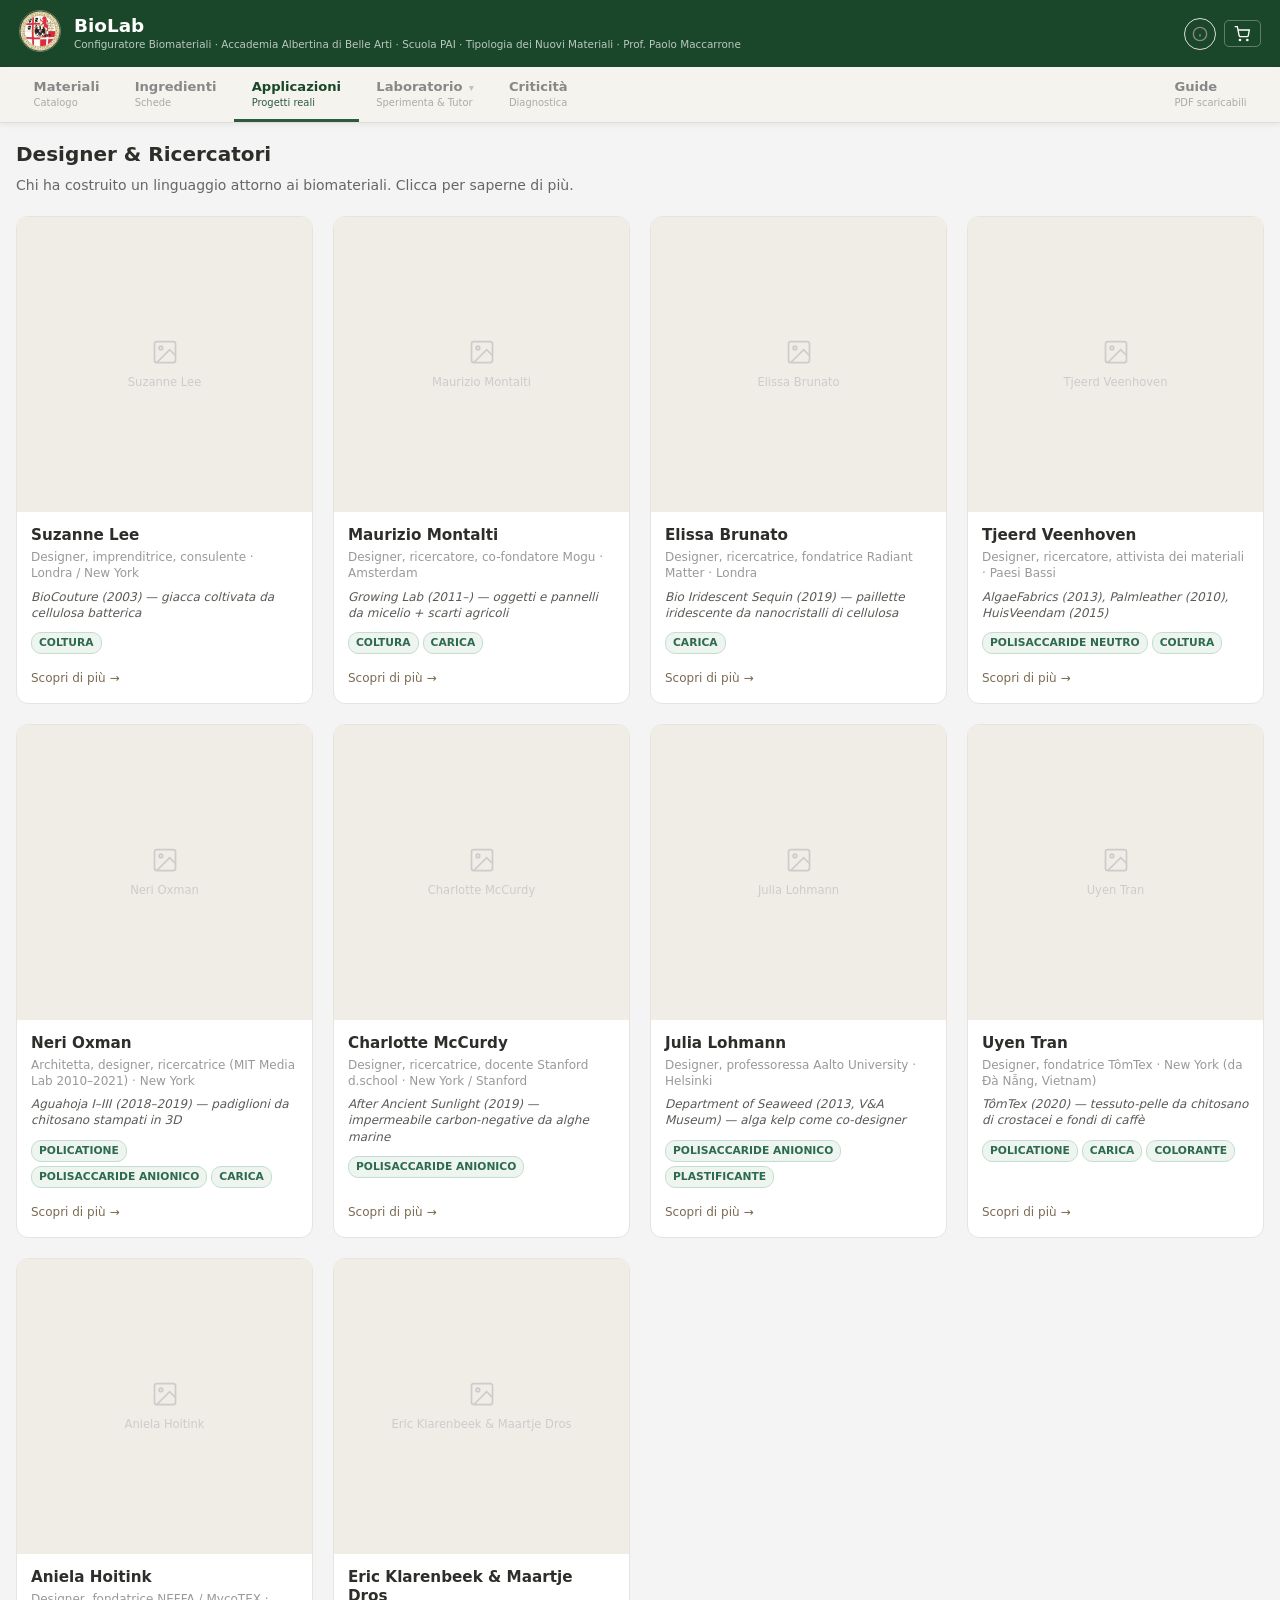
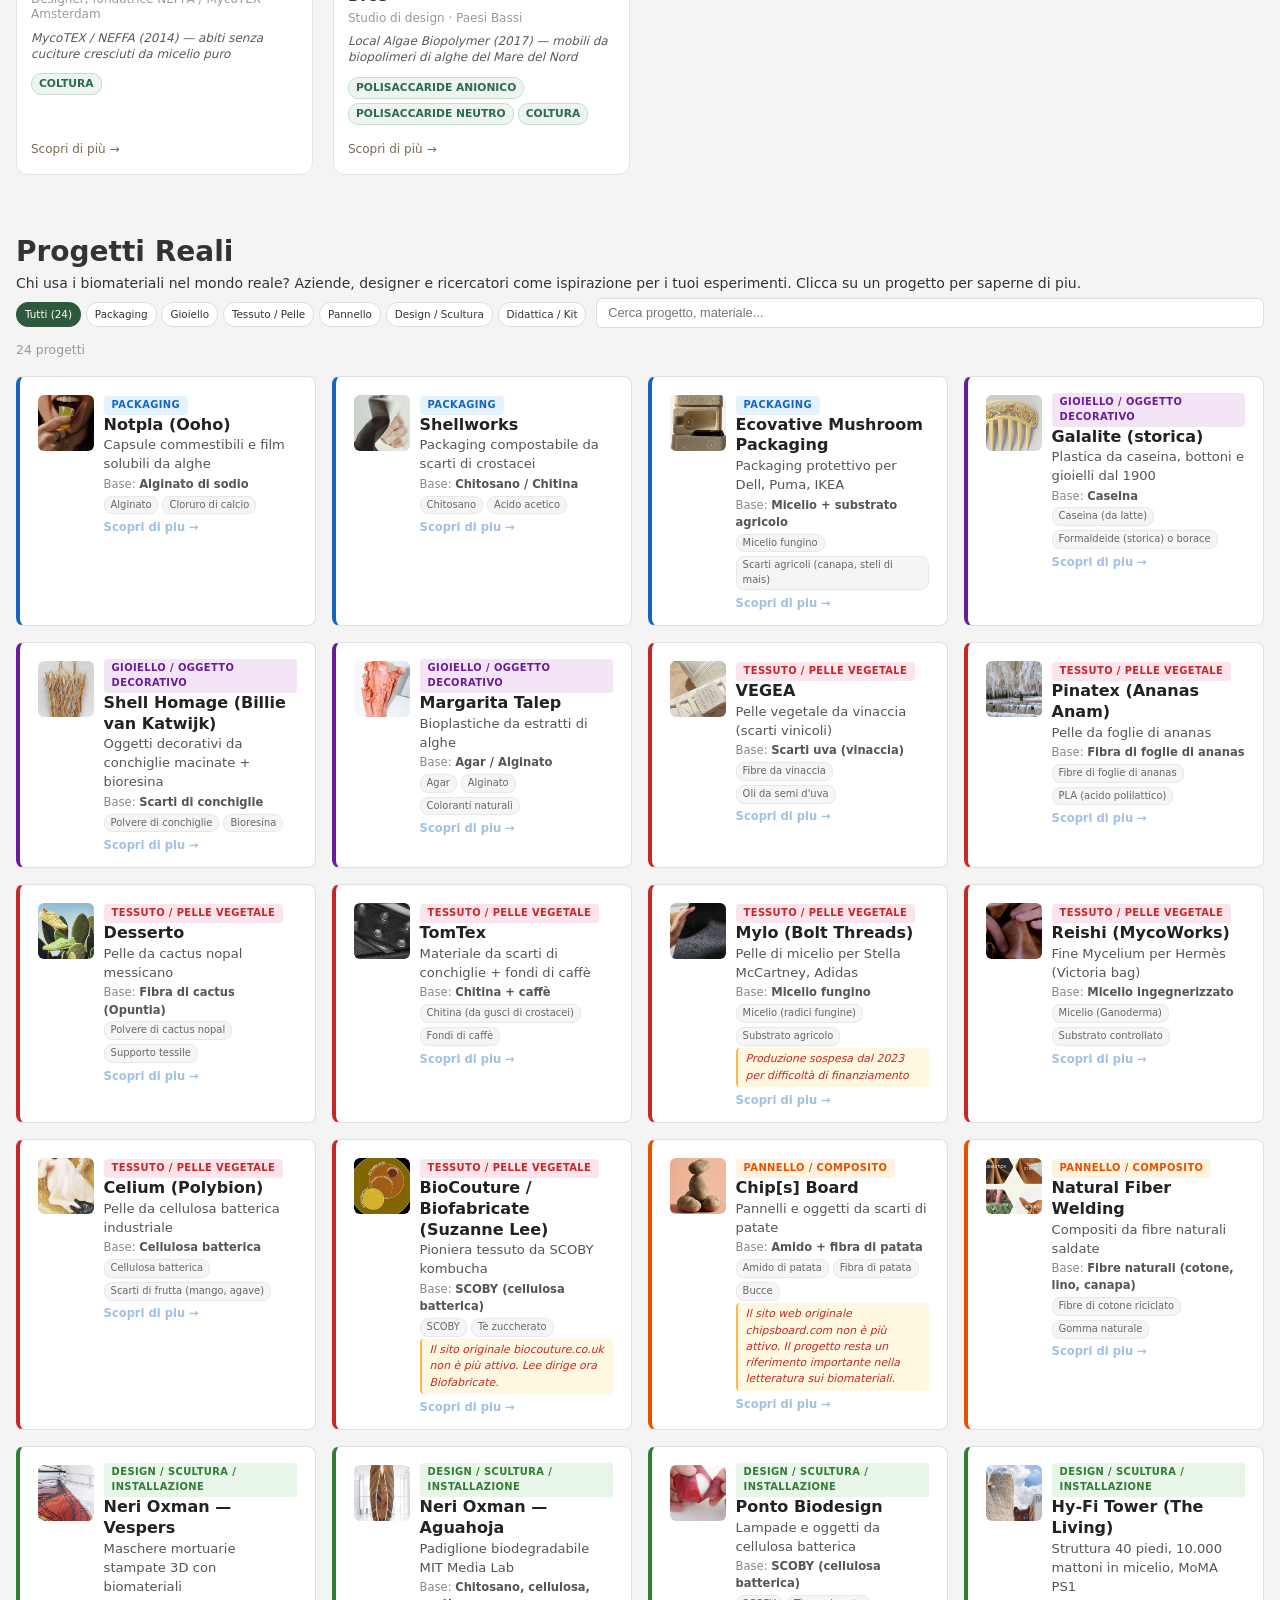
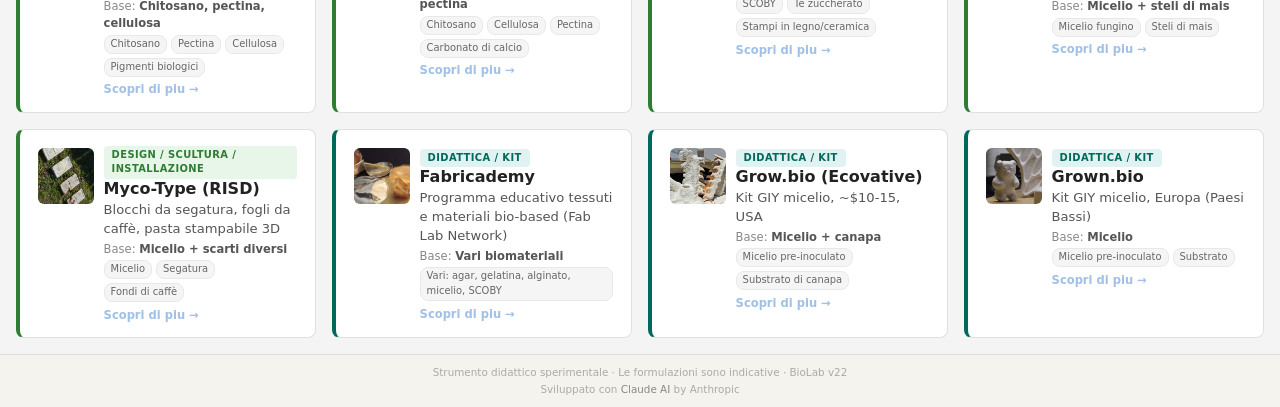
==== commit d8cff0d2: "Add files via upload aggiornameto Applicazioni+Designer" ====
--- a/app/applicazioni.html
+++ b/app/applicazioni.html
@@ -6,15 +6,155 @@
     <title>BioLab - Applicazioni</title>
     <link rel="stylesheet" href="biolab.css">
     <style>
-    /* Card thumbnail — small square, left side */
+    /* ── Progetti card (originale) ── */
     .app-card{display:flex;flex-direction:row;gap:10px;overflow:hidden;align-items:flex-start}
     .app-card-thumb{width:56px;height:56px;flex-shrink:0;overflow:hidden;border-radius:6px;background:#f0ede6;display:flex;align-items:center;justify-content:center;margin-top:2px}
     .app-card-thumb img{width:100%;height:100%;object-fit:cover;display:block}
     .app-card-thumb.no-img{background:#f5f2ec}
     .app-card-thumb.no-img img{display:none}
     .app-card-body{flex:1;min-width:0}
-    /* Modal image */
     .app-modal-img{width:100%;max-height:400px;object-fit:cover;border-radius:8px}
+    @media(max-width:768px){
+        .app-modal{overflow:auto !important;display:flex !important;flex-direction:column !important}
+        .app-modal-layout{flex:1 !important;overflow:visible !important;min-height:0 !important}
+        .app-modal-content{flex:1 !important;max-height:none !important;overflow:visible !important}
+        .app-modal-img-wrap{min-height:150px !important;height:150px !important}
+        .app-modal-img{object-fit:contain !important;object-position:center !important;background:#f0f0f0}
+    }
+
+    /* ── Sezione designer ── */
+    .des-section-header{margin:0 0 20px}
+    .des-section-header h2{font-size:1.25rem;font-weight:700;color:#2d2d2a;margin:0 0 6px}
+    .des-section-header p{font-size:.875rem;color:#666;margin:0}
+
+    .des-grid{
+        display:grid;
+        grid-template-columns:repeat(auto-fill,minmax(240px,1fr));
+        gap:20px;
+        margin-bottom:56px;
+    }
+
+    .des-card{
+        background:#fff;
+        border-radius:12px;
+        border:1px solid #e8e4dd;
+        overflow:hidden;
+        cursor:pointer;
+        transition:box-shadow .18s, transform .18s;
+        display:flex;
+        flex-direction:column;
+    }
+    .des-card:hover{box-shadow:0 6px 24px rgba(0,0,0,.10);transform:translateY(-2px)}
+
+    .des-card-img-wrap{
+        position:relative;
+        width:100%;
+        aspect-ratio:1/1;
+        overflow:hidden;
+        background:#f0ede6;
+        flex-shrink:0;
+    }
+    .des-card-proj{
+        width:100%;height:100%;object-fit:cover;display:block;
+        transition:transform .3s;
+    }
+    .des-card:hover .des-card-proj{transform:scale(1.04)}
+    .des-card-img-placeholder{
+        width:100%;height:100%;display:flex;align-items:center;justify-content:center;
+        flex-direction:column;gap:8px;color:#ccc;font-size:.72rem;text-align:center;padding:16px;
+    }
+
+    .des-card-avatar{
+        position:absolute;
+        bottom:10px;left:12px;
+        width:48px;height:48px;
+        border-radius:50%;
+        border:2.5px solid #fff;
+        overflow:hidden;
+        background:#e8e4dd;
+        box-shadow:0 2px 8px rgba(0,0,0,.22);
+    }
+    .des-card-avatar img{width:100%;height:100%;object-fit:cover;display:block}
+
+    .des-card-body{padding:14px 14px 16px;display:flex;flex-direction:column;gap:5px;flex:1}
+    .des-card-name{font-size:.95rem;font-weight:700;color:#2d2d2a;line-height:1.25}
+    .des-card-role{font-size:.75rem;color:#999;line-height:1.3}
+    .des-card-progetto{font-size:.75rem;color:#5a5a55;margin-top:2px;font-style:italic;line-height:1.35}
+    .des-card-families{display:flex;flex-wrap:wrap;gap:4px;margin-top:6px}
+    .des-fam-tag{
+        font-size:.67rem;font-weight:600;padding:2px 7px;border-radius:10px;
+        background:#eef4f0;color:#2D6A4F;border:1px solid #c3dece;
+        white-space:nowrap;
+    }
+    .des-card-cta{font-size:.75rem;color:#7a6a54;margin-top:auto;padding-top:10px}
+
+    /* ── Modal designer ── */
+    .des-modal-overlay{
+        display:none;position:fixed;inset:0;
+        background:rgba(0,0,0,.55);z-index:1100;
+        align-items:center;justify-content:center;padding:16px;
+    }
+    .des-modal-overlay.active{display:flex}
+    .des-modal{
+        background:#fff;border-radius:16px;
+        max-width:660px;width:100%;
+        max-height:90vh;overflow-y:auto;
+        position:relative;box-shadow:0 20px 60px rgba(0,0,0,.25);
+    }
+    .des-modal-close{
+        position:absolute;top:12px;right:14px;
+        background:rgba(255,255,255,.85);border:none;font-size:1.4rem;
+        color:#555;cursor:pointer;z-index:10;line-height:1;
+        padding:4px 9px;border-radius:6px;backdrop-filter:blur(4px);
+    }
+    .des-modal-close:hover{background:#fff;color:#222}
+
+    .des-modal-images{
+        display:grid;
+        grid-template-columns:1fr 1fr;
+        border-radius:16px 16px 0 0;
+        overflow:hidden;
+        background:#f0ede6;
+        aspect-ratio:2/1;
+    }
+    .des-modal-images.single{grid-template-columns:1fr;aspect-ratio:1/1}
+    .des-modal-img-box{overflow:hidden;background:#f0ede6}
+    .des-modal-img-box img{width:100%;height:100%;object-fit:cover;display:block}
+    .des-modal-img-box.placeholder{
+        display:flex;align-items:center;justify-content:center;
+        flex-direction:column;gap:6px;color:#ccc;font-size:.72rem;
+    }
+
+    .des-modal-body{padding:22px 24px 28px}
+    .des-modal-name{font-size:1.25rem;font-weight:700;color:#2d2d2a;margin:0 0 3px}
+    .des-modal-role{font-size:.82rem;color:#999;margin:0 0 16px}
+    .des-modal-progetto{
+        background:#f5f2ec;border-radius:8px;padding:10px 14px;
+        font-size:.83rem;color:#5a5a55;margin-bottom:16px;line-height:1.5;
+        border-left:3px solid #c3b99a;
+    }
+    .des-modal-progetto strong{color:#2d2d2a;display:block;margin-bottom:3px;
+        font-size:.72rem;text-transform:uppercase;letter-spacing:.05em}
+    .des-modal-desc{font-size:.855rem;color:#444;line-height:1.68;margin-bottom:18px}
+    .des-modal-label{font-size:.72rem;font-weight:700;text-transform:uppercase;
+        letter-spacing:.07em;color:#2D6A4F;margin-bottom:6px}
+    .des-modal-bio{font-size:.82rem;color:#555;line-height:1.55;margin-bottom:8px}
+    .des-modal-families{display:flex;flex-wrap:wrap;gap:5px;margin-bottom:18px}
+    .des-modal-perche{font-size:.855rem;color:#444;line-height:1.65;margin-bottom:22px}
+    .des-modal-link{
+        display:inline-flex;align-items:center;gap:6px;
+        background:#2D6A4F;color:#fff;text-decoration:none;
+        padding:9px 18px;border-radius:8px;font-size:.83rem;font-weight:600;
+        transition:background .15s;
+    }
+    .des-modal-link:hover{background:#1e4d38}
+
+    @media(max-width:600px){
+        .des-grid{grid-template-columns:1fr 1fr}
+        .des-modal-images{grid-template-columns:1fr;aspect-ratio:1/1}
+        .des-modal-images .des-modal-img-box:last-child:not(:first-child){display:none}
+    }
+    @media(max-width:380px){.des-grid{grid-template-columns:1fr}}
     </style>
 </head>
 <body>
@@ -22,7 +162,30 @@
 <!-- ===== HEADER ===== -->
 <header class="bl-header" id="blHeader"></header>
 
-<!-- ===== MODAL DETTAGLIO ===== -->
+<!-- ===== MODAL DESIGNER ===== -->
+<div class="des-modal-overlay" id="desModal" onclick="closeDesModal(event)">
+    <div class="des-modal" onclick="event.stopPropagation()">
+        <button class="des-modal-close" onclick="closeDesModal()">&times;</button>
+        <div class="des-modal-images" id="desModalImages"></div>
+        <div class="des-modal-body">
+            <div class="des-modal-name"  id="desModalName"></div>
+            <div class="des-modal-role"  id="desModalRole"></div>
+            <div class="des-modal-progetto" id="desModalProgetto"></div>
+            <div class="des-modal-desc"  id="desModalDesc"></div>
+            <div class="des-modal-label">Biomateriali usati</div>
+            <div class="des-modal-bio"   id="desModalBio"></div>
+            <div class="des-modal-families" id="desModalFamilies"></div>
+            <div class="des-modal-label">Perch&#233; &#232; rilevante</div>
+            <div class="des-modal-perche" id="desModalPerche"></div>
+            <a class="des-modal-link" id="desModalLink" href="#" target="_blank" rel="noopener">
+                <svg width="13" height="13" viewBox="0 0 24 24" fill="none" stroke="currentColor" stroke-width="2.2"><path d="M18 13v6a2 2 0 01-2 2H5a2 2 0 01-2-2V8a2 2 0 012-2h6"/><polyline points="15 3 21 3 21 9"/><line x1="10" y1="14" x2="21" y2="3"/></svg>
+                <span id="desModalLinkText">Visita il sito</span>
+            </a>
+        </div>
+    </div>
+</div>
+
+<!-- ===== MODAL PROGETTI ===== -->
 <div class="app-modal-overlay" id="appModal" onclick="closeModal(event)">
     <div class="app-modal" onclick="event.stopPropagation()">
         <button class="app-modal-close" onclick="closeModal()">&times;</button>
@@ -55,28 +218,34 @@
 
 <!-- ===== CONTENUTO PAGINA ===== -->
 <div class="bl-page-content">
+
+    <!-- DESIGNER -->
+    <div class="bl-section-title des-section-header">
+        <h2>Designer &amp; Ricercatori</h2>
+        <p>Chi ha costruito un linguaggio attorno ai biomateriali. Clicca per saperne di pi&#249;.</p>
+    </div>
+    <div class="des-grid" id="desGrid"></div>
+
+    <!-- PROGETTI -->
     <div class="bl-section-title">
         <h1>Progetti Reali</h1>
         <p>Chi usa i biomateriali nel mondo reale? Aziende, designer e ricercatori come ispirazione per i tuoi esperimenti. Clicca su un progetto per saperne di piu.</p>
     </div>
 
-    <!-- FILTRI CATEGORIA -->
     <div class="app-toolbar">
         <div class="ing-filters" id="appFilters">
             <span class="ing-filter active" data-cat="ALL" onclick="filterApps(null)" id="appFilterAll">Tutti</span>
-            <span class="ing-filter" data-cat="packaging" onclick="filterApps('packaging')">Packaging</span>
-            <span class="ing-filter" data-cat="gioiello" onclick="filterApps('gioiello')">Gioiello</span>
-            <span class="ing-filter" data-cat="tessuto" onclick="filterApps('tessuto')">Tessuto / Pelle</span>
-            <span class="ing-filter" data-cat="pannello" onclick="filterApps('pannello')">Pannello</span>
+            <span class="ing-filter" data-cat="packaging"       onclick="filterApps('packaging')">Packaging</span>
+            <span class="ing-filter" data-cat="gioiello"        onclick="filterApps('gioiello')">Gioiello</span>
+            <span class="ing-filter" data-cat="tessuto"         onclick="filterApps('tessuto')">Tessuto / Pelle</span>
+            <span class="ing-filter" data-cat="pannello"        onclick="filterApps('pannello')">Pannello</span>
             <span class="ing-filter" data-cat="design_scultura" onclick="filterApps('design_scultura')">Design / Scultura</span>
-            <span class="ing-filter" data-cat="didattica" onclick="filterApps('didattica')">Didattica / Kit</span>
+            <span class="ing-filter" data-cat="didattica"       onclick="filterApps('didattica')">Didattica / Kit</span>
         </div>
         <input type="text" class="mat-search" id="appSearch" placeholder="Cerca progetto, materiale..." oninput="renderApps()">
     </div>
 
     <div class="app-count" id="appCount">0 progetti</div>
-
-    <!-- GRIGLIA CARD -->
     <div class="app-grid" id="appGrid"></div>
 </div>
 
@@ -86,295 +255,467 @@
     <p class="bl-footer-credit">Sviluppato con <a href="https://www.anthropic.com" target="_blank" rel="noopener">Claude AI</a> by Anthropic</p>
 </footer>
 
-<!-- ===== CORE ===== -->
 <script src="database_biomateriali_v11.js"></script>
 <script src="biolab-core.js"></script>
 
-<!-- ===== DATI E JS PAGINA ===== -->
+<!-- ===== DESIGNER JS ===== -->
 <script>
 (function() {
     'use strict';
 
-    // ---- CATEGORIE ----
-    // Categorie: icon è UI-only, il resto viene da ESEMPI_REALI.categorie nel DB
+    var IMG_PROJ = '../asset/progetti/';
+    var IMG_PORT = '../asset/ritratti/';
+
+    var DESIGNER = [
+        {
+            slug: 'suzanne_lee',
+            nome: 'Suzanne Lee',
+            ruolo: 'Designer, imprenditrice, consulente',
+            citta: 'Londra / New York',
+            progetto: 'BioCouture (2003) \u2014 giacca coltivata da cellulosa batterica',
+            desc: 'Suzanne Lee \u00e8 la persona che ha dimostrato per prima che si pu\u00f2 letteralmente coltivare un indumento in una vasca da bagno. Nel 2003, partendo dalla ricerca sulla fermentazione del kombucha, ha sviluppato BioCouture: una tecnica per far crescere pellicole di cellulosa batterica in soluzioni di t\u00e8 verde zuccherato, ottenendo fogli compatti e resistenti lavorabili come tessuto o cuoio. Nel 2014 ha fondato Biofabricate, oggi la principale piattaforma globale per l\u2019innovazione nei biomateriali. Ha collaborato con Stella McCartney, Adidas, H&M Foundation e NASA, ed \u00e8 TED Senior Fellow.',
+            biomateriali: 'Cellulosa batterica cresciuta da SCOBY in soluzione zuccherata. Il materiale finale \u00e8 un foglio denso di nanofibre di cellulosa pura, senza additivi chimici.',
+            famiglie: ['COLTURA (SCOBY)'],
+            perche: '\u00c8 il caso pi\u00f9 diretto di come un ingrediente vivo (COLTURA) produca un materiale strutturale senza matrici n\u00e9 reticolanti aggiuntivi. Utile per esplorare le variabili del processo: temperatura, pH, tempo di crescita, spessore del film.',
+            sito: 'https://biofabricate.co'
+        },
+        {
+            slug: 'maurizio_montalti',
+            nome: 'Maurizio Montalti',
+            ruolo: 'Designer, ricercatore, co-fondatore Mogu',
+            citta: 'Amsterdam',
+            progetto: 'Growing Lab (2011\u2013) \u2014 oggetti e pannelli da micelio + scarti agricoli',
+            desc: 'Maurizio Montalti lavora con il micelio da quando era ancora un materiale quasi sconosciuto al design. Con Officina Corpuscoli ad Amsterdam ha sviluppato Growing Lab: vasi, lampade e pannelli ottenuti facendo crescere filamenti fungini attorno a substrati di scarti agricoli (paglia, bagassa, lolla di riso). Il micelio lega le fibre dall\u2019interno, senza colle n\u00e9 pressatura a caldo. Nel 2016 ha co-fondato Mogu, che ha industrializzato il processo per pannelli fonoassorbenti e pavimentazioni in tutta Europa.',
+            biomateriali: 'Micelio di funghi saprofiti (Ganoderma, Pleurotus) su substrato di scarti agricoli. Nessun legante chimico: il micelio stesso crea la matrice strutturale intrecciandosi tra le fibre.',
+            famiglie: ['COLTURA (micelio)', 'CARICA (paglia, lolla di riso, bagassa)'],
+            perche: 'Uno dei migliori esempi di come la famiglia COLTURA interagisca con la famiglia CARICA. Variare il tipo di carica cambia densit\u00e0, texture e rigidit\u00e0 del composito finale. Il suo approccio modulare \u2014 crescita in stampi \u2014 \u00e8 replicabile in laboratorio con tempi e costi contenuti.',
+            sito: 'https://corpuscoli.com'
+        },
+        {
+            slug: 'elissa_brunato',
+            nome: 'Elissa Brunato',
+            ruolo: 'Designer, ricercatrice, fondatrice Radiant Matter',
+            citta: 'Londra',
+            progetto: 'Bio Iridescent Sequin (2019) \u2014 paillette iridescente da nanocristalli di cellulosa',
+            desc: 'Elissa Brunato ha affrontato uno dei problemi pi\u00f9 fastidiosi della moda sostenibile: le paillettes tradizionali sono dischi di plastica metallizzata non biodegradabile. La sua risposta \u00e8 il Bio Iridescent Sequin: una pailletta da nanocristalli di cellulosa (CNC) che produce colori iridescenti attraverso la struttura cristallina, senza pigmenti n\u00e9 rivestimenti metallici. Il colore \u00e8 puramente strutturale, come nelle ali delle farfalle Morpho. Il materiale \u00e8 compostabile in ambiente domestico. Ha poi fondato Radiant Matter, collaborando con RISE (Svezia) e Stella McCartney.',
+            biomateriali: 'Nanocristalli di cellulosa (CNC) estratti da biomassa legnosa o cotone. I cristalli si auto-organizzano in strutture elicoidali che diffrangono la luce producendo iridescenza senza pigmenti.',
+            famiglie: ['CARICA (cellulosa nanocristallina)'],
+            perche: 'Introduce il concetto di colore strutturale: non una sostanza aggiunta ma una propriet\u00e0 emergente dall\u2019organizzazione della materia. La cellulosa non solo come rinforzo meccanico ma come elemento estetico funzionale. Stimola domande sulla differenza tra colorare un materiale e costruire un materiale che \u00e8 gi\u00e0 colorato.',
+            sito: 'https://elissabrunato.com'
+        },
+        {
+            slug: 'tjeerd_veenhoven',
+            nome: 'Tjeerd Veenhoven',
+            ruolo: 'Designer, ricercatore, attivista dei materiali',
+            citta: 'Paesi Bassi',
+            progetto: 'AlgaeFabrics (2013), Palmleather (2010), HuisVeendam (2015)',
+            desc: 'Tjeerd Veenhoven ha esplorato la gamma pi\u00f9 ampia di biomateriali vegetali, con un approccio radicato nel contesto locale e nella giustizia sociale. Con AlgaeFabrics ha sviluppato un filato dall\u2019alga Cladophora, che infesta i laghi olandesi e contiene fino al 70% di cellulosa cristallina. Con Palmleather ha ammorbidito foglie di palma Areca fino a ottenere un materiale simile al cuoio. Con HuisVeendam ha prodotto laminati da amido di patata coinvolgendo comunit\u00e0 rurali in difficolt\u00e0 economica. Ha vinto il Global Change Award H&M Foundation 2015.',
+            biomateriali: 'Cellulosa da alghe Cladophora, foglie di palma Areca, amido di patata. Materiali processati per via meccanica e termica, senza trasformazione chimica.',
+            famiglie: ['POLISACCARIDE_NEUTRO (amido di patata)', 'COLTURA (alghe Cladophora)'],
+            perche: 'Mostra come la stessa famiglia chimica (POLISACCARIDE_NEUTRO) produca output radicalmente diversi a seconda del processo: l\u2019amido di patata pu\u00f2 diventare plastica rigida, film flessibile, adesivo, o pannello composito. Il suo approccio geografico spinge a pensare alle materie prime disponibili localmente.',
+            sito: 'https://tjeerdveenhoven.com'
+        },
+        {
+            slug: 'neri_oxman',
+            nome: 'Neri Oxman',
+            ruolo: 'Architetta, designer, ricercatrice (MIT Media Lab 2010\u20132021)',
+            citta: 'New York',
+            progetto: 'Aguahoja I\u2013III (2018\u20132019) \u2014 padiglioni da chitosano stampati in 3D',
+            desc: 'Neri Oxman ha coniato il termine Material Ecology per descrivere una pratica in cui i materiali sono trattati come sistemi biologici viventi. Al MIT, con il gruppo Mediated Matter, ha esplorato la stampa 3D di biomateriali a scala architettonica. I padiglioni Aguahoja, alti diversi metri, sono stampati con gelatine di chitosano, cellulosa e pectina in concentrazioni variabili, producendo gradienti di rigidit\u00e0 e trasparenza che imitano i gusci di granchio. Completamente biodegradabili: si dissolvono in acqua in poche ore. Le sue opere sono nelle collezioni di MoMA, SFMOMA e Centre Pompidou.',
+            biomateriali: 'Chitosano (da esoscheletro di crostacei) come matrice principale, combinato con cellulosa e pectina in concentrazioni variabili per creare gradienti di propriet\u00e0 meccaniche.',
+            famiglie: ['POLICATIONE (chitosano)', 'POLISACCARIDE_ANIONICO (pectina)', 'CARICA (cellulosa)'],
+            perche: 'Dimostra come variare la concentrazione di un ingrediente lungo un gradiente spaziale produca propriet\u00e0 meccaniche completamente diverse \u2014 rigido dove serve struttura, flessibile dove serve movimento. Un\u2019introduzione potente al concetto di material programming: non una ricetta uniforme ma una grammatica di variazioni.',
+            sito: 'https://oxman.com'
+        },
+        {
+            slug: 'charlotte_mccurdy',
+            nome: 'Charlotte McCurdy',
+            ruolo: 'Designer, ricercatrice, docente Stanford d.school',
+            citta: 'New York / Stanford',
+            progetto: 'After Ancient Sunlight (2019) \u2014 impermeabile carbon-negative da alghe marine',
+            desc: 'Charlotte McCurdy ha costruito un impermeabile da un materiale mai esistito: una bioplastica al 100% da alghe marine, senza mais, senza amido, senza materie prime terrestri. Il progetto parte da una critica precisa: i bioplastici di prima generazione competono con il cibo e richiedono terra coltivabile. Le alghe crescono nell\u2019oceano senza terreno n\u00e9 fertilizzanti, assorbendo CO\u2082 direttamente dall\u2019acqua \u2014 il materiale \u00e8 carbon-negative. Ha presentato il progetto alla Cooper Hewitt Triennial e al Design Museum di Londra. Oggi insegna al d.school di Stanford.',
+            biomateriali: 'Biopolimeri estratti da alghe marine brune (alginati e fucoidani). Nessuna materia prima terrestre. Processo di estrazione e casting sviluppato in laboratorio.',
+            famiglie: ['POLISACCARIDE_ANIONICO (alginati e fucoidani da alghe brune)'],
+            perche: 'Il caso pi\u00f9 radicale di come la famiglia POLISACCARIDE_ANIONICO possa diventare matrice strutturale autonoma, non additivo o modificatore. Spinge a ragionare sull\u2019intera filiera: da dove viene l\u2019ingrediente, quanto costa estrattivamente, cosa succede a fine vita.',
+            sito: 'https://charlottemccurdy.com'
+        },
+        {
+            slug: 'julia_lohmann',
+            nome: 'Julia Lohmann',
+            ruolo: 'Designer, professoressa Aalto University',
+            citta: 'Helsinki',
+            progetto: 'Department of Seaweed (2013, V&A Museum) \u2014 alga kelp come co-designer',
+            desc: 'Julia Lohmann ha fondato il Department of Seaweed nel 2013, durante la sua residenza al Victoria & Albert Museum: un\u2019iniziativa transdisciplinare che riunisce designer, scienziati e artigiani per esplorare le alghe come materiale del futuro. La sua installazione Oki Naganode \u00e8 una struttura scultorea di alga Naga trattata con glicerina per mantenerla flessibile e traslucida \u2014 un materiale che sembra al tempo stesso cuoio e vetro. Non tratta le alghe come risorsa da estrarre ma come organismo con cui co-progettare. Nel 2024 \u00e8 stata nominata Honorary Royal Designer for Industry dalla Royal Society of Arts.',
+            biomateriali: 'Alghe macroalghe marine (kelp giapponese Naga, Saccharina latissima) trattate con glicerina per mantenerle flessibili dopo l\u2019essiccazione. Il materiale viene condizionato fisicamente, non trasformato chimicamente.',
+            famiglie: ['POLISACCARIDE_ANIONICO (alginati nelle alghe kelp)', 'PLASTIFICANTE (glicerina)'],
+            perche: 'Introduce il concetto di agency del materiale: non \u00e8 solo il designer a progettare \u2014 \u00e8 il comportamento dell\u2019alga, la sua struttura, i suoi limiti fisici che determinano la forma finale. Per chi tende a pensare al materiale come qualcosa da piegare alla volont\u00e0 del progetto, questa prospettiva ribaltata \u00e8 preziosa.',
+            sito: 'https://julialohmann.co.uk'
+        },
+        {
+            slug: 'uyen_tran',
+            nome: 'Uyen Tran',
+            ruolo: 'Designer, fondatrice T\u00f4mTex',
+            citta: 'New York (da \u0110\u00e0 N\u1eb5ng, Vietnam)',
+            progetto: 'T\u00f4mTex (2020) \u2014 tessuto-pelle da chitosano di crostacei e fondi di caff\u00e8',
+            desc: 'Uyen Tran \u00e8 cresciuta a \u0110\u00e0 N\u1eb5ng, dove l\u2019industria conciaria \u00e8 al tempo stesso principale fonte di lavoro e principale causa di inquinamento idrico. A Parsons ha sviluppato T\u00f4mTex: un materiale alternativo al cuoio da due scarti alimentari \u2014 gusci di crostacei e fondi di caff\u00e8. Dal chitosano ottenuto dai gusci si ricava una matrice filmogena, i fondi di caff\u00e8 aggiungono struttura e texture. Il risultato \u00e8 cucibile, compostabile in pochi mesi, privo di concia e di backing sintetico. Ha vinto il CFDA Innovation Prize ed \u00e8 finalista del LVMH Innovation Award.',
+            biomateriali: 'Chitosano estratto da gusci di crostacei come matrice principale. Fondi di caff\u00e8 esausti come carica strutturale e cromatica. Pigmenti naturali per la colorazione.',
+            famiglie: ['POLICATIONE (chitosano)', 'CARICA (fondi di caff\u00e8)', 'COLORANTE (carbone, ocra)'],
+            perche: 'Un caso di studio diretto per la combinazione POLICATIONE + CARICA: il chitosano fa da matrice filmogena, i fondi di caff\u00e8 da rinforzo e colorante naturale. Una versione semplificata \u00e8 replicabile in laboratorio \u2014 il chitosano \u00e8 in catalogo, i fondi di caff\u00e8 sono gratis. \u00c8 anche un caso eccellente per discutere il design circolare: il materiale conosce gi\u00e0 la sua via di fine vita prima di essere prodotto.',
+            sito: 'https://tomtex.co'
+        },
+        {
+            slug: 'aniela_hoitink',
+            nome: 'Aniela Hoitink',
+            ruolo: 'Designer, fondatrice NEFFA / MycoTEX',
+            citta: 'Amsterdam',
+            progetto: 'MycoTEX / NEFFA (2014) \u2014 abiti senza cuciture cresciuti da micelio puro',
+            desc: 'Aniela Hoitink ha trovato nel micelio un materiale semifluido compatibile con un processo di produzione addizionale senza taglio n\u00e9 cucitura. Dal 2014, collaborando con il prof. Han W\u00f6sten dell\u2019Universit\u00e0 di Utrecht, ha sviluppato MycoTEX: micelio puro cresciuto in stampi modulari a disco, assemblati direttamente sulla forma del corpo. Zero tessuto tagliato, zero scarti. L\u2019indumento si ripara sostituendo singoli moduli e si composta a fine vita. Ha vinto il Global Change Award H&M Foundation 2018.',
+            biomateriali: 'Micelio puro di Ganoderma lucidum cresciuto in moduli circolari, senza substrato aggiuntivo. Il micelio stesso \u00e8 sia matrice che struttura del tessuto finale.',
+            famiglie: ['COLTURA (micelio puro)'],
+            perche: 'Porta il micelio a un livello diverso rispetto ai compositi su substrato: qui il fungo non lega scarti ma \u00e8 esso stesso il materiale. Vale la pena confrontare i due approcci: micelio + substrato (pi\u00f9 controllabile, pi\u00f9 accessibile) vs micelio puro (propriet\u00e0 estetiche diverse). Il processo modulare stimola riflessioni sul design come sistema di assemblaggio biologico.',
+            sito: 'https://neffa.nl'
+        },
+        {
+            slug: 'eric_klarenbeek',
+            nome: 'Eric Klarenbeek & Maartje Dros',
+            ruolo: 'Studio di design',
+            citta: 'Paesi Bassi',
+            progetto: 'Local Algae Biopolymer (2017) \u2014 mobili da biopolimeri di alghe del Mare del Nord',
+            desc: 'Eric Klarenbeek e Maartje Dros hanno costruito una filiera locale completa: dall\u2019acqua di mare al prodotto finito, tutto entro pochi chilometri. Con Local Algae Biopolymer, in collaborazione con l\u2019istituto oceanografico NIOZ, coltivano alghe kelp nel Mare del Nord, estraggono polisaccaridi e li trasformano in bioplastiche stampabili in 3D per produrre mobili e oggetti di design. Km-zero non come slogan ma come sistema produttivo verificabile. Nel 2018 hanno ricevuto il New Material Award.',
+            biomateriali: 'Polisaccaridi da alghe del Mare del Nord: alginati da Saccharina latissima, agar da alghe rosse Ulva. Trasformati in bioplastiche per stampa 3D FDM.',
+            famiglie: ['POLISACCARIDE_ANIONICO (alginati da alghe brune)', 'POLISACCARIDE_NEUTRO (agar da alghe rosse)', 'COLTURA (alghe kelp, Ulva)'],
+            perche: 'Chiude il cerchio tra POLISACCARIDE_ANIONICO e POLISACCARIDE_NEUTRO in un unico sistema produttivo. Utile per confrontare le due famiglie: alginati (gelificazione ionica con Ca\u00b2\u207a) vs agar (gelificazione termica reversibile). Il modello km-zero \u00e8 uno spunto per ragionare sul sourcing degli ingredienti \u2014 da dove viene l\u2019alginato che compriamo, quanto costa in termini ambientali.',
+            sito: 'https://klarenbeekdros.com'
+        }
+    ];
+
+    // Nomi file personalizzati (solo dove divergono dalla convenzione slug)
+    var PROJ_OVERRIDE = {
+        'suzanne_lee': 'imm_progetto2_suzanne_lee.jpg'
+    };
+
+    function projImg(slug) {
+        return IMG_PROJ + (PROJ_OVERRIDE[slug] || 'imm_progetto_' + slug + '.jpg');
+    }
+    function portImg(slug) {
+        return IMG_PORT + 'imm_designer_' + slug + '.jpg';
+    }
+
+    function renderDesigner() {
+        var html = '';
+        DESIGNER.forEach(function(d, i) {
+            var pImg = projImg(d.slug);
+            var rImg = portImg(d.slug);
+            var famTags = d.famiglie.map(function(f) {
+                var label = f.split('(')[0].trim().replace(/_/g,' ');
+                return '<span class="des-fam-tag">' + esc(label) + '</span>';
+            }).join('');
+
+            html += '<div class="des-card" onclick="openDesModal(' + i + ')">';
+            html += '<div class="des-card-img-wrap">';
+            html += '<img class="des-card-proj" src="' + pImg + '" alt="' + esc(d.nome) + '" loading="lazy"'
+                  + ' onerror="this.style.display=\'none\';this.nextElementSibling.style.display=\'flex\'">';
+            html += '<div class="des-card-img-placeholder" style="display:none">'
+                  + '<svg width="28" height="28" viewBox="0 0 24 24" fill="none" stroke="#ccc" stroke-width="1.5">'
+                  + '<rect x="3" y="3" width="18" height="18" rx="2"/><circle cx="8.5" cy="8.5" r="1.5"/>'
+                  + '<path d="M21 15l-5-5L5 21"/></svg>'
+                  + '<span>' + esc(d.nome) + '</span></div>';
+            html += '<div class="des-card-avatar">'
+                  + '<img src="' + rImg + '" alt="Ritratto ' + esc(d.nome) + '" loading="lazy"'
+                  + ' onerror="this.parentElement.style.display=\'none\'">'
+                  + '</div>';
+            html += '</div>';
+            html += '<div class="des-card-body">';
+            html += '<div class="des-card-name">' + esc(d.nome) + '</div>';
+            html += '<div class="des-card-role">' + esc(d.ruolo) + ' \u00b7 ' + esc(d.citta) + '</div>';
+            html += '<div class="des-card-progetto">' + esc(d.progetto) + '</div>';
+            html += '<div class="des-card-families">' + famTags + '</div>';
+            html += '<div class="des-card-cta">Scopri di pi\u00f9 &rarr;</div>';
+            html += '</div></div>';
+        });
+        document.getElementById('desGrid').innerHTML = html;
+    }
+
+    window.openDesModal = function(i) {
+        var d = DESIGNER[i];
+        if (!d) return;
+        var pImg = projImg(d.slug);
+        var rImg = portImg(d.slug);
+
+        var imgWrap = document.getElementById('desModalImages');
+        imgWrap.className = 'des-modal-images';
+        imgWrap.innerHTML =
+            '<div class="des-modal-img-box">'
+          + '<img src="' + pImg + '" alt="' + esc(d.nome) + '"'
+          + ' onerror="this.parentElement.className=\'des-modal-img-box placeholder\';this.remove()">'
+          + '</div>'
+          + '<div class="des-modal-img-box">'
+          + '<img src="' + rImg + '" alt="Ritratto ' + esc(d.nome) + '"'
+          + ' onerror="this.parentElement.className=\'des-modal-img-box placeholder\';this.remove()">'
+          + '</div>';
+
+        document.getElementById('desModalName').textContent    = d.nome;
+        document.getElementById('desModalRole').textContent    = d.ruolo + '  \u00b7  ' + d.citta;
+        document.getElementById('desModalProgetto').innerHTML  = '<strong>Progetto chiave</strong>' + esc(d.progetto);
+        document.getElementById('desModalDesc').textContent    = d.desc;
+        document.getElementById('desModalBio').textContent     = d.biomateriali;
+
+        var famHtml = d.famiglie.map(function(f) {
+            return '<span class="des-fam-tag">' + esc(f) + '</span>';
+        }).join('');
+        document.getElementById('desModalFamilies').innerHTML  = famHtml;
+        document.getElementById('desModalPerche').textContent  = d.perche;
+
+        var linkEl = document.getElementById('desModalLink');
+        linkEl.href = d.sito;
+        var domain = d.sito.replace(/^https?:\/\//, '').replace(/\/.*$/, '');
+        document.getElementById('desModalLinkText').textContent = 'Visita ' + domain;
+
+        document.getElementById('desModal').classList.add('active');
+        document.body.style.overflow = 'hidden';
+    };
+
+    window.closeDesModal = function(ev) {
+        if (ev && ev.target !== ev.currentTarget) return;
+        document.getElementById('desModal').classList.remove('active');
+        document.body.style.overflow = '';
+    };
+
+    document.addEventListener('keydown', function(e) {
+        if (e.key === 'Escape') { closeDesModal(); if (window.closeModal) closeModal(); }
+    });
+
+    function esc(s) { return !s ? '' : String(s).replace(/&/g,'&amp;').replace(/</g,'&lt;').replace(/>/g,'&gt;'); }
+
+    document.addEventListener('DOMContentLoaded', renderDesigner);
+})();
+</script>
+
+<!-- ===== PROGETTI JS ===== -->
+<script>
+(function() {
+    'use strict';
+
     var CATEGORIE = (function() {
         var icons = {
-            packaging: '\u{1F4E6}', gioiello: '\u{1F48E}', tessuto: '\u{1F9F5}',
-            pannello: '\u{1F9F1}', design_scultura: '\u{1F3A8}', didattica: '\u{1F393}'
+            packaging:'\u{1F4E6}', gioiello:'\u{1F48E}', tessuto:'\u{1F9F5}',
+            pannello:'\u{1F9F1}', design_scultura:'\u{1F3A8}', didattica:'\u{1F393}'
         };
         var cats = {};
         var dbCats = (typeof ESEMPI_REALI !== 'undefined' && ESEMPI_REALI.categorie) || {};
         for (var k in dbCats) {
-            cats[k] = { label: dbCats[k].label, color: dbCats[k].color, bg: dbCats[k].bg, icon: icons[k] || '' };
+            cats[k] = { label:dbCats[k].label, color:dbCats[k].color, bg:dbCats[k].bg, icon:icons[k]||'' };
         }
         return cats;
     })();
 
-    // Progetti: letti dal database (ESEMPI_REALI.progetti) con normalizzazione campi
     var PROGETTI_RAW = (typeof ESEMPI_REALI !== 'undefined' && ESEMPI_REALI.progetti) || [];
     var PROGETTI = PROGETTI_RAW.map(function(p) {
         return {
-            nome: p.nome || '',
-            desc: p.desc || '',
-            base: p.base || '',
-            link: p.link || '',
-            cat: p.cat || p.categoria || '',
-            img: p.img || null,
-            ingredienti: p.ingredienti || [],
-            dettaglio: p.dettaglio || p.desc || '',
-            note: p.note || ''
+            nome: p.nome||'', desc: p.desc||'', base: p.base||'', link: p.link||'',
+            cat: p.cat||p.categoria||'', img: p.img||null,
+            ingredienti: p.ingredienti||[], dettaglio: p.dettaglio||p.desc||'', note: p.note||''
         };
     });
 
-    // Mapping nome progetto → file immagine in asset/imm_applicazioni/
-    // Keys = p.nome.toLowerCase() esatti dal DB (ESEMPI_REALI.progetti)
-    // Values = nomi file esatti in asset/imm_applicazioni/
     var IMG_MAP = {
-        'notpla (ooho)':                            'notpla.jpg',
-        'shellworks':                               'shellworks.jpg',
-        'ecovative mushroom packaging':             'ecovative-packaging.jpg',
-        'galalite (storica)':                       'galalite2.jpg',
-        'shell homage (billie van katwijk)':        'shell-homage.jpg',
-        'margarita talep':                          'margarita-talep.jpg',
-        'vegea':                                    'vegea.jpg',
-        'pinatex (ananas anam)':                    'pinatex.jpg',
-        'desserto':                                 'desserto.jpg',
-        'tomtex':                                   'tomtex.jpg',
-        'mylo (bolt threads)':                      'mylo.jpg',
-        'reishi (mycoworks)':                       'reishi.jpg',
-        'celium (polybion)':                        'celium2.jpg',
-        'biocouture / biofabricate (suzanne lee)':  'biocouture.jpg',
-        'chip[s] board':                            'chips-board.jpg.pn.jpg',
-        'natural fiber welding':                    'nfw.jpg',
-        'neri oxman \u2014 vespers':                'oxman-vespers3.jpg',
-        'neri oxman \u2014 aguahoja':               'oxman-aguahoja.jpg',
-        'ponto biodesign':                          'Ponto-Biodesign.jpg',
-        'hy-fi tower (the living)':                 'hyfi.jpg',
-        'myco-type (risd)':                         'myco-type.jpg',
-        'fabricademy':                              'fabricademy.jpg',
-        'grow.bio (ecovative)':                     'grow-bio(ecovative).jpg',
-        'grown.bio':                                'grow-bio.jpg',
+        'notpla (ooho)':'notpla.jpg',
+        'shellworks':'shellworks.jpg',
+        'ecovative mushroom packaging':'ecovative-packaging.jpg',
+        'galalite (storica)':'galalite2.jpg',
+        'shell homage (billie van katwijk)':'shell-homage.jpg',
+        'margarita talep':'margarita-talep.jpg',
+        'vegea':'vegea.jpg',
+        'pinatex (ananas anam)':'pinatex.jpg',
+        'desserto':'desserto.jpg',
+        'tomtex':'tomtex.jpg',
+        'mylo (bolt threads)':'mylo.jpg',
+        'reishi (mycoworks)':'reishi.jpg',
+        'celium (polybion)':'celium2.jpg',
+        'biocouture / biofabricate (suzanne lee)':'biocouture.jpg',
+        'chip[s] board':'chips-board.jpg.pn.jpg',
+        'natural fiber welding':'nfw.jpg',
+        'neri oxman \u2014 vespers':'oxman-vespers3.jpg',
+        'neri oxman \u2014 aguahoja':'oxman-aguahoja.jpg',
+        'ponto biodesign':'Ponto-Biodesign.jpg',
+        'hy-fi tower (the living)':'hyfi.jpg',
+        'myco-type (risd)':'myco-type.jpg',
+        'fabricademy':'fabricademy.jpg',
+        'grow.bio (ecovative)':'grow-bio(ecovative).jpg',
+        'grown.bio':'grow-bio.jpg'
     };
 
     function getImg(nome) {
         if (!nome) return null;
         var low = nome.toLowerCase().trim();
-        // Exact match
         if (IMG_MAP[low]) return IMG_MAP[low];
-        // Partial: nome contains key or key contains nome
         for (var key in IMG_MAP) {
             if (low.indexOf(key) >= 0 || key.indexOf(low) >= 0) return IMG_MAP[key];
         }
-        // Word match: any significant word in nome matches a key
-        var words = low.replace(/[()\/\-,.:]/g, ' ').split(/\s+/).filter(function(w) { return w.length > 3; });
-        for (var w = 0; w < words.length; w++) {
-            for (var key2 in IMG_MAP) {
-                if (key2.indexOf(words[w]) >= 0) return IMG_MAP[key2];
-            }
+        var words = low.replace(/[()\/\-,.:]/g,' ').split(/\s+/).filter(function(w){return w.length>3;});
+        for (var w=0;w<words.length;w++) {
+            for (var k2 in IMG_MAP) { if (k2.indexOf(words[w])>=0) return IMG_MAP[k2]; }
         }
         return null;
     }
 
     var IMG_BASE = '../asset/imm_applicazioni/';
-
     var currentCat = null;
 
-    // ---- INIT ----
     document.addEventListener('DOMContentLoaded', function() {
-        // Debug: log unmatched images
         var allBtn = document.getElementById('appFilterAll');
         if (allBtn) allBtn.textContent = 'Tutti (' + PROGETTI.length + ')';
         renderApps();
     });
 
-    // ---- FILTER ----
     window.filterApps = function(cat) {
         currentCat = cat;
         document.querySelectorAll('#appFilters .ing-filter').forEach(function(el) {
             el.classList.remove('active');
-            if (cat === null && el.dataset.cat === 'ALL') el.classList.add('active');
-            else if (el.dataset.cat === cat) el.classList.add('active');
+            if (cat===null && el.dataset.cat==='ALL') el.classList.add('active');
+            else if (el.dataset.cat===cat) el.classList.add('active');
         });
         renderApps();
     };
 
-    // ---- MODAL ----
-    window.openModal = function(idx) {
-        var p = PROGETTI[idx];
-        if (!p) return;
-        var c = CATEGORIE[p.cat] || { label: p.cat, color: '#666', bg: '#f5f5f5' };
-
-        // Image
-        var imgEl = document.getElementById('modalImg');
-        var phEl = document.getElementById('modalImgPh');
-        var imgFile = p.img || getImg(p.nome);
-        imgEl.style.display = 'none';
-        phEl.style.display = 'flex';
-        if (imgFile) {
-            imgEl.onload = function() { this.style.display = 'block'; phEl.style.display = 'none'; };
-            imgEl.onerror = function() { this.style.display = 'none'; phEl.style.display = 'flex'; };
-            imgEl.src = IMG_BASE + imgFile;
-            imgEl.alt = p.nome;
-        }
-
-        document.getElementById('modalCat').textContent = c.label;
-        document.getElementById('modalCat').style.background = c.bg;
-        document.getElementById('modalCat').style.color = c.color;
-
-        document.getElementById('modalTitle').textContent = p.nome;
-        document.getElementById('modalBase').innerHTML = 'Base materiale: <strong>' + esc(p.base) + '</strong>';
-        document.getElementById('modalBody').textContent = p.dettaglio;
-
-        // Ingredienti — match con DB per rendere aggiungibili al carrello
-        var ingEl = document.getElementById('modalIng');
-        if (p.ingredienti && p.ingredienti.length > 0) {
-            var ingHtml = '<strong>Ingredienti principali:</strong> ';
-            ingHtml += p.ingredienti.map(function(i) {
-            var dbId = _matchIngrediente(i);
-            if (dbId) {
-                var inCart = BioLab.isInCart(dbId);
-                var cls = inCart ? 'app-modal-ing-tag in-cart' : 'app-modal-ing-tag addable';
-                var btn = inCart
-                    ? '<span class="' + cls + '">' + esc(i) + ' <span class="ing-check">&#10003;</span></span>'
-                    : '<span class="' + cls + '" onclick="event.stopPropagation(); _addIngFromApp(\'' + dbId + '\',' + idx + ')" title="Aggiungi al carrello">' + esc(i) + ' <span class="ing-plus">+</span></span>';
-                return btn;
-            }
-            return '<span class="app-modal-ing-tag">' + esc(i) + '</span>';
-        }).join(' ');
-            ingEl.innerHTML = ingHtml;
-            ingEl.style.display = 'block';
-        } else {
-            ingEl.style.display = 'none';
-        }
-
-        // Note
-        var noteEl = document.getElementById('modalNote');
-        if (p.note) {
-            noteEl.style.display = 'block';
-            noteEl.textContent = p.note;
-        } else {
-            noteEl.style.display = 'none';
-        }
-
-        // Link
-        var linkEl = document.getElementById('modalLink');
-        if (p.link) {
-            linkEl.href = p.link;
-            linkEl.style.display = 'inline-flex';
-            var domain = p.link.replace(/^https?:\/\//, '').replace(/\/.*$/, '');
-            document.getElementById('modalLinkText').textContent = 'Visita ' + domain;
-        } else {
-            linkEl.style.display = 'none';
-        }
-
-        document.getElementById('appModal').classList.add('active');
-        document.body.style.overflow = 'hidden';
-    };
-
-    window.closeModal = function(ev) {
-        if (ev && ev.target !== ev.currentTarget) return;
-        document.getElementById('appModal').classList.remove('active');
-        document.body.style.overflow = '';
-    };
-
-    // ESC to close
-    document.addEventListener('keydown', function(e) {
-        if (e.key === 'Escape') closeModal();
-    });
-
-    // ---- RENDER ----
     window.renderApps = function() {
-        var search = (document.getElementById('appSearch').value || '').toLowerCase().trim();
+        var search = (document.getElementById('appSearch').value||'').toLowerCase().trim();
         var indices = [];
-        PROGETTI.forEach(function(p, i) {
-            if (currentCat && p.cat !== currentCat) return;
+        PROGETTI.forEach(function(p,i) {
+            if (currentCat && p.cat!==currentCat) return;
             if (search) {
-                var hay = (p.nome + ' ' + p.desc + ' ' + p.base + ' ' + p.cat + ' ' + (p.ingredienti || []).join(' ')).toLowerCase();
-                if (hay.indexOf(search) === -1) return;
+                var hay = (p.nome+' '+p.desc+' '+p.base+' '+p.cat+' '+(p.ingredienti||[]).join(' ')).toLowerCase();
+                if (hay.indexOf(search)===-1) return;
             }
             indices.push(i);
         });
 
         var grid = document.getElementById('appGrid');
-        if (indices.length === 0) {
-            grid.innerHTML = '<div class="mat-empty">Nessun progetto corrisponde ai filtri</div>';
-            document.getElementById('appCount').textContent = '0 progetti';
+        if (indices.length===0) {
+            grid.innerHTML='<div class="mat-empty">Nessun progetto corrisponde ai filtri</div>';
+            document.getElementById('appCount').textContent='0 progetti';
             return;
         }
 
-        var html = '';
+        var html='';
         indices.forEach(function(i) {
-            var p = PROGETTI[i];
-            var c = CATEGORIE[p.cat] || { label: p.cat, color: '#666', bg: '#f5f5f5' };
-            var imgFile = p.img || getImg(p.nome);
-            html += '<div class="app-card" style="border-left-color:' + c.color + '" onclick="openModal(' + i + ')">';
-            // Thumbnail (small)
+            var p=PROGETTI[i];
+            var c=CATEGORIE[p.cat]||{label:p.cat,color:'#666',bg:'#f5f5f5'};
+            var imgFile=p.img||getImg(p.nome);
+            html+='<div class="app-card" style="border-left-color:'+c.color+'" onclick="openModal('+i+')">';
             if (imgFile) {
-                html += '<div class="app-card-thumb"><img src="' + IMG_BASE + esc(imgFile) + '" alt="' + esc(p.nome) + '" loading="lazy" onerror="this.parentElement.classList.add(\'no-img\')"></div>';
+                html+='<div class="app-card-thumb"><img src="'+IMG_BASE+esc(imgFile)+'" alt="'+esc(p.nome)+'" loading="lazy" onerror="this.parentElement.classList.add(\'no-img\')"></div>';
             } else {
-                html += '<div class="app-card-thumb no-img"><svg width="20" height="20" viewBox="0 0 24 24" fill="none" stroke="#ccc" stroke-width="1.5"><rect x="3" y="3" width="18" height="18" rx="2"/><circle cx="8.5" cy="8.5" r="1.5"/><path d="M21 15l-5-5L5 21"/></svg></div>';
+                html+='<div class="app-card-thumb no-img"><svg width="20" height="20" viewBox="0 0 24 24" fill="none" stroke="#ccc" stroke-width="1.5"><rect x="3" y="3" width="18" height="18" rx="2"/><circle cx="8.5" cy="8.5" r="1.5"/><path d="M21 15l-5-5L5 21"/></svg></div>';
             }
-            html += '<div class="app-card-body">';
-            html += '<div class="app-card-cat" style="background:' + c.bg + ';color:' + c.color + '">' + c.label + '</div>';
-            html += '<div class="app-card-name">' + esc(p.nome) + '</div>';
-            html += '<div class="app-card-desc">' + esc(p.desc) + '</div>';
-            html += '<div class="app-card-base">Base: <strong>' + esc(p.base) + '</strong></div>';
-            if (p.ingredienti && p.ingredienti.length > 0) {
-                html += '<div class="app-card-tags">';
-                p.ingredienti.forEach(function(ing) {
-                    html += '<span class="app-card-tag">' + esc(ing) + '</span>';
-                });
-                html += '</div>';
+            html+='<div class="app-card-body">';
+            html+='<div class="app-card-cat" style="background:'+c.bg+';color:'+c.color+'">'+c.label+'</div>';
+            html+='<div class="app-card-name">'+esc(p.nome)+'</div>';
+            html+='<div class="app-card-desc">'+esc(p.desc)+'</div>';
+            html+='<div class="app-card-base">Base: <strong>'+esc(p.base)+'</strong></div>';
+            if (p.ingredienti&&p.ingredienti.length>0) {
+                html+='<div class="app-card-tags">';
+                p.ingredienti.forEach(function(ing){html+='<span class="app-card-tag">'+esc(ing)+'</span>';});
+                html+='</div>';
             }
-            if (p.note) {
-                html += '<div class="app-card-note">' + esc(p.note) + '</div>';
-            }
-            html += '<div class="app-card-cta">Scopri di piu &rarr;</div>';
-            html += '</div>'; // close body
-            html += '</div>';
+            if (p.note) html+='<div class="app-card-note">'+esc(p.note)+'</div>';
+            html+='<div class="app-card-cta">Scopri di piu &rarr;</div>';
+            html+='</div></div>';
         });
-
-        grid.innerHTML = html;
-        document.getElementById('appCount').textContent = indices.length + ' progetti';
-    };
-
-    function esc(s) { return !s ? '' : String(s).replace(/</g, '&lt;').replace(/>/g, '&gt;'); }
-
-    // Mapping nomi ingredienti nei progetti → ID nel database
+        grid.innerHTML=html;
+        document.getElementById('appCount').textContent=indices.length+' progetti';
+    };
+
+    window.openModal = function(idx) {
+        var p=PROGETTI[idx];
+        if (!p) return;
+        var c=CATEGORIE[p.cat]||{label:p.cat,color:'#666',bg:'#f5f5f5'};
+        var imgEl=document.getElementById('modalImg');
+        var phEl=document.getElementById('modalImgPh');
+        var imgFile=p.img||getImg(p.nome);
+        imgEl.style.display='none'; phEl.style.display='flex';
+        if (imgFile) {
+            imgEl.onload=function(){this.style.display='block';phEl.style.display='none';};
+            imgEl.onerror=function(){this.style.display='none';phEl.style.display='flex';};
+            imgEl.src=IMG_BASE+imgFile; imgEl.alt=p.nome;
+        }
+        document.getElementById('modalCat').textContent=c.label;
+        document.getElementById('modalCat').style.background=c.bg;
+        document.getElementById('modalCat').style.color=c.color;
+        document.getElementById('modalTitle').textContent=p.nome;
+        document.getElementById('modalBase').innerHTML='Base materiale: <strong>'+esc(p.base)+'</strong>';
+        document.getElementById('modalBody').textContent=p.dettaglio;
+
+        var ingEl=document.getElementById('modalIng');
+        if (p.ingredienti&&p.ingredienti.length>0) {
+            var ingHtml='<strong>Ingredienti principali:</strong> ';
+            ingHtml+=p.ingredienti.map(function(ing) {
+                var dbId=_matchIngrediente(ing);
+                if (dbId) {
+                    var inCart=BioLab.isInCart(dbId);
+                    var cls=inCart?'app-modal-ing-tag in-cart':'app-modal-ing-tag addable';
+                    return inCart
+                        ? '<span class="'+cls+'">'+esc(ing)+' <span class="ing-check">&#10003;</span></span>'
+                        : '<span class="'+cls+'" onclick="event.stopPropagation();_addIngFromApp(\''+dbId+'\','+idx+')" title="Aggiungi al carrello">'+esc(ing)+' <span class="ing-plus">+</span></span>';
+                }
+                return '<span class="app-modal-ing-tag">'+esc(ing)+'</span>';
+            }).join(' ');
+            ingEl.innerHTML=ingHtml; ingEl.style.display='block';
+        } else { ingEl.style.display='none'; }
+
+        var noteEl=document.getElementById('modalNote');
+        if (p.note){noteEl.style.display='block';noteEl.textContent=p.note;}
+        else noteEl.style.display='none';
+
+        var linkEl=document.getElementById('modalLink');
+        if (p.link) {
+            linkEl.href=p.link; linkEl.style.display='inline-flex';
+            var domain=p.link.replace(/^https?:\/\//,'').replace(/\/.*$/,'');
+            document.getElementById('modalLinkText').textContent='Visita '+domain;
+        } else { linkEl.style.display='none'; }
+
+        document.getElementById('appModal').classList.add('active');
+        document.body.style.overflow='hidden';
+    };
+
+    window.closeModal = function(ev) {
+        if (ev&&ev.target!==ev.currentTarget) return;
+        document.getElementById('appModal').classList.remove('active');
+        document.body.style.overflow='';
+    };
+
     var ING_MAP = {
-        'alginato': 'alginato', 'agar': 'agar', 'chitosano': 'chitosano',
-        'cloruro di calcio': 'cacl2', 'cacl2': 'cacl2',
-        'caseina (da latte)': 'caseina', 'caseina': 'caseina',
-        'acido acetico': 'aceto', 'amido di patata': 'amido_patata',
-        'scoby': 'scoby', 'cellulosa batterica': 'scoby',
-        'micelio fungino': 'micelio', 'micelio (radici fungine)': 'micelio',
-        'micelio (ganoderma)': 'micelio', 'micelio': 'micelio',
-        'fondi di caffè': 'fondi_caffe', 'fondi di caffe': 'fondi_caffe',
-        'tè zuccherato': 'te_nero', 'te zuccherato': 'te_nero',
-        'formaldeide (storica) o borace': 'borace', 'borace': 'borace',
-        'chitina (da gusci di crostacei)': 'chitosano', 'chitina': 'chitosano',
-        'fibre di cotone riciclato': 'fibre_cotone',
-        'bucce': 'bucce_agrumi', 'coloranti naturali': 'curcuma',
-        'pectina': 'pectina', 'glicerina': 'glicerina'
+        'alginato':'alginato','agar':'agar','chitosano':'chitosano',
+        'cloruro di calcio':'cacl2','cacl2':'cacl2',
+        'caseina (da latte)':'caseina','caseina':'caseina',
+        'acido acetico':'aceto','amido di patata':'amido_patata',
+        'scoby':'scoby','cellulosa batterica':'scoby',
+        'micelio fungino':'micelio','micelio (radici fungine)':'micelio',
+        'micelio (ganoderma)':'micelio','micelio':'micelio',
+        'fondi di caff\u00e8':'fondi_caffe','fondi di caffe':'fondi_caffe',
+        't\u00e8 zuccherato':'te_nero','te zuccherato':'te_nero',
+        'formaldeide (storica) o borace':'borace','borace':'borace',
+        'chitina (da gusci di crostacei)':'chitosano','chitina':'chitosano',
+        'fibre di cotone riciclato':'fibre_cotone',
+        'bucce':'bucce_agrumi','coloranti naturali':'curcuma',
+        'pectina':'pectina','glicerina':'glicerina'
     };
 
     window._matchIngrediente = function(nome) {
         if (!nome) return null;
-        var low = nome.toLowerCase().trim();
+        var low=nome.toLowerCase().trim();
         if (ING_MAP[low]) return ING_MAP[low];
-        // Fuzzy: try partial match
         for (var key in ING_MAP) {
-            if (low.indexOf(key) >= 0 || key.indexOf(low) >= 0) return ING_MAP[key];
+            if (low.indexOf(key)>=0||key.indexOf(low)>=0) return ING_MAP[key];
         }
         return null;
     };
 
-    window._addIngFromApp = function(dbId, modalIdx) {
-        BioLab.addToCart(dbId);
-        BioLab.updateCartBadge();
-        // Re-render modal ingredients to show checkmark
-        openModal(modalIdx);
-    };
+    window._addIngFromApp = function(dbId,modalIdx) {
+        BioLab.addToCart(dbId); BioLab.updateCartBadge(); openModal(modalIdx);
+    };
+
+    function esc(s){return !s?'':String(s).replace(/&/g,'&amp;').replace(/</g,'&lt;').replace(/>/g,'&gt;');}
 
 })();
 </script>
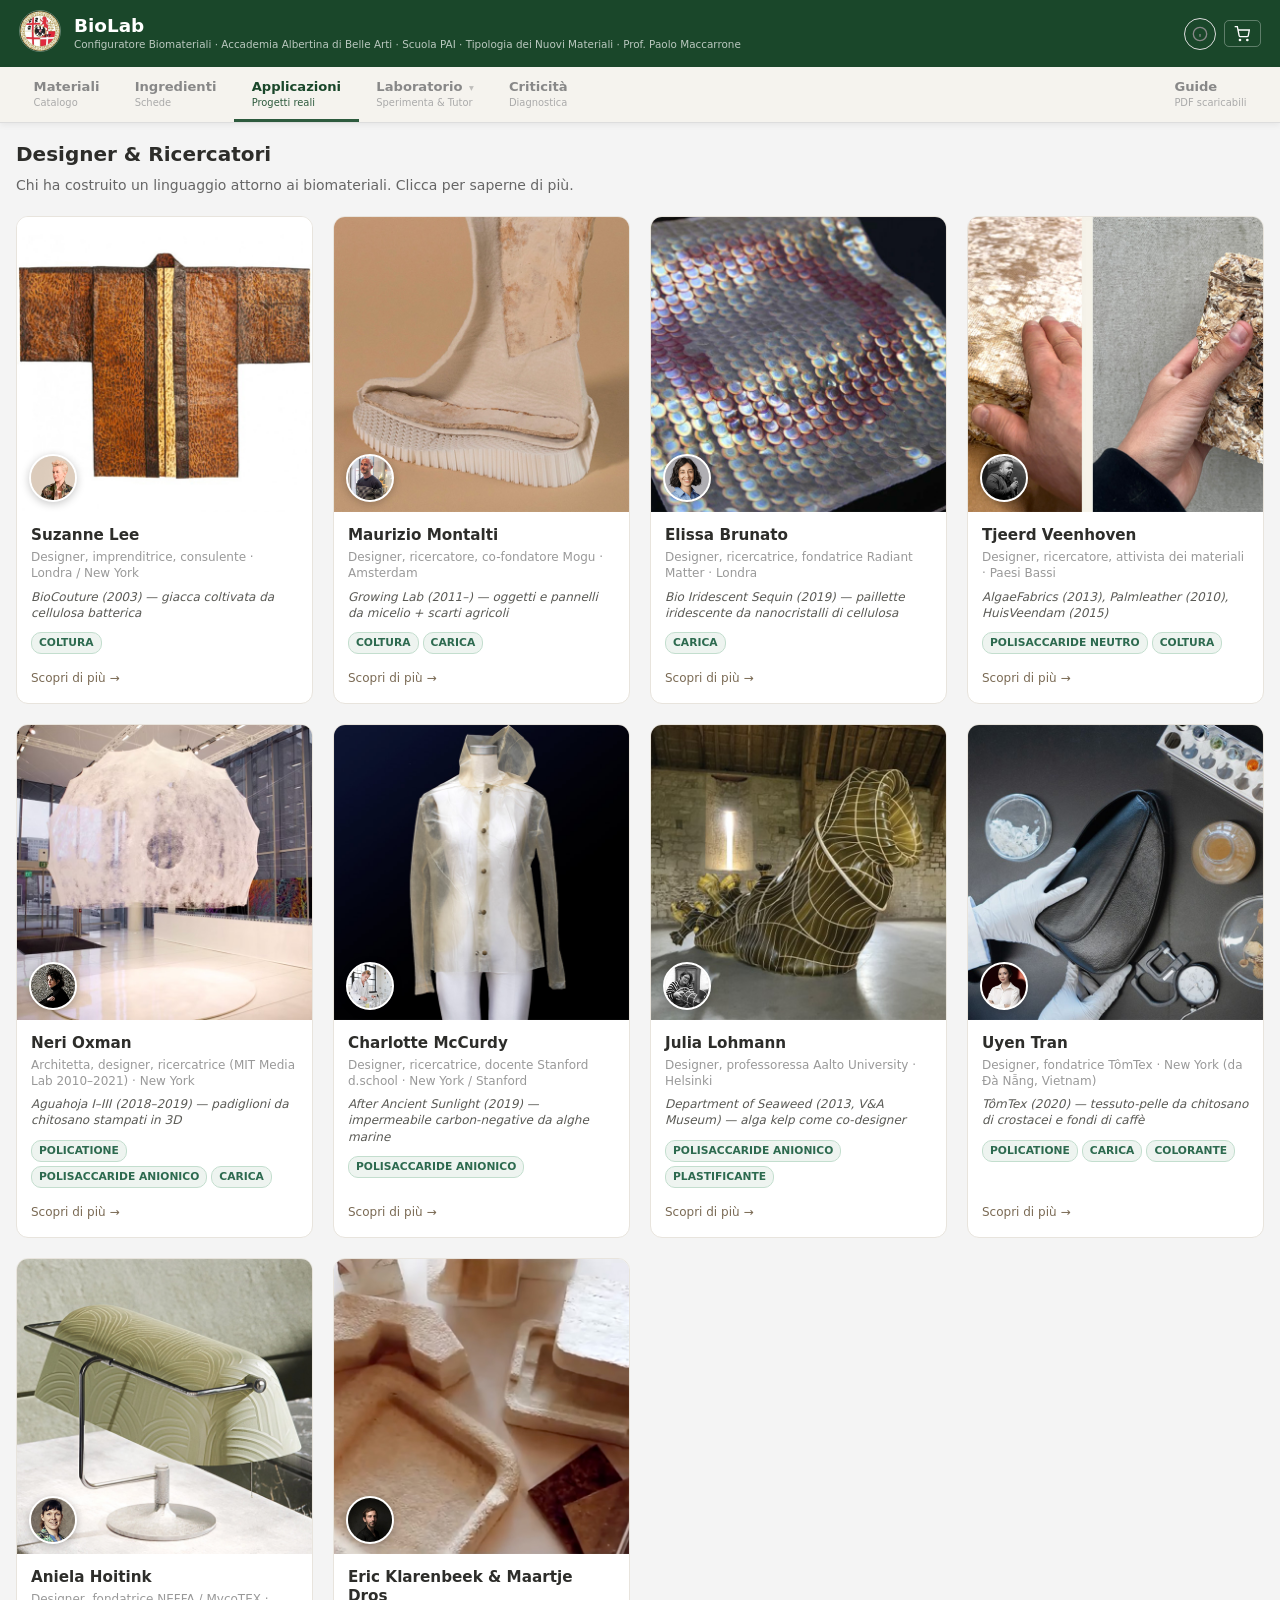
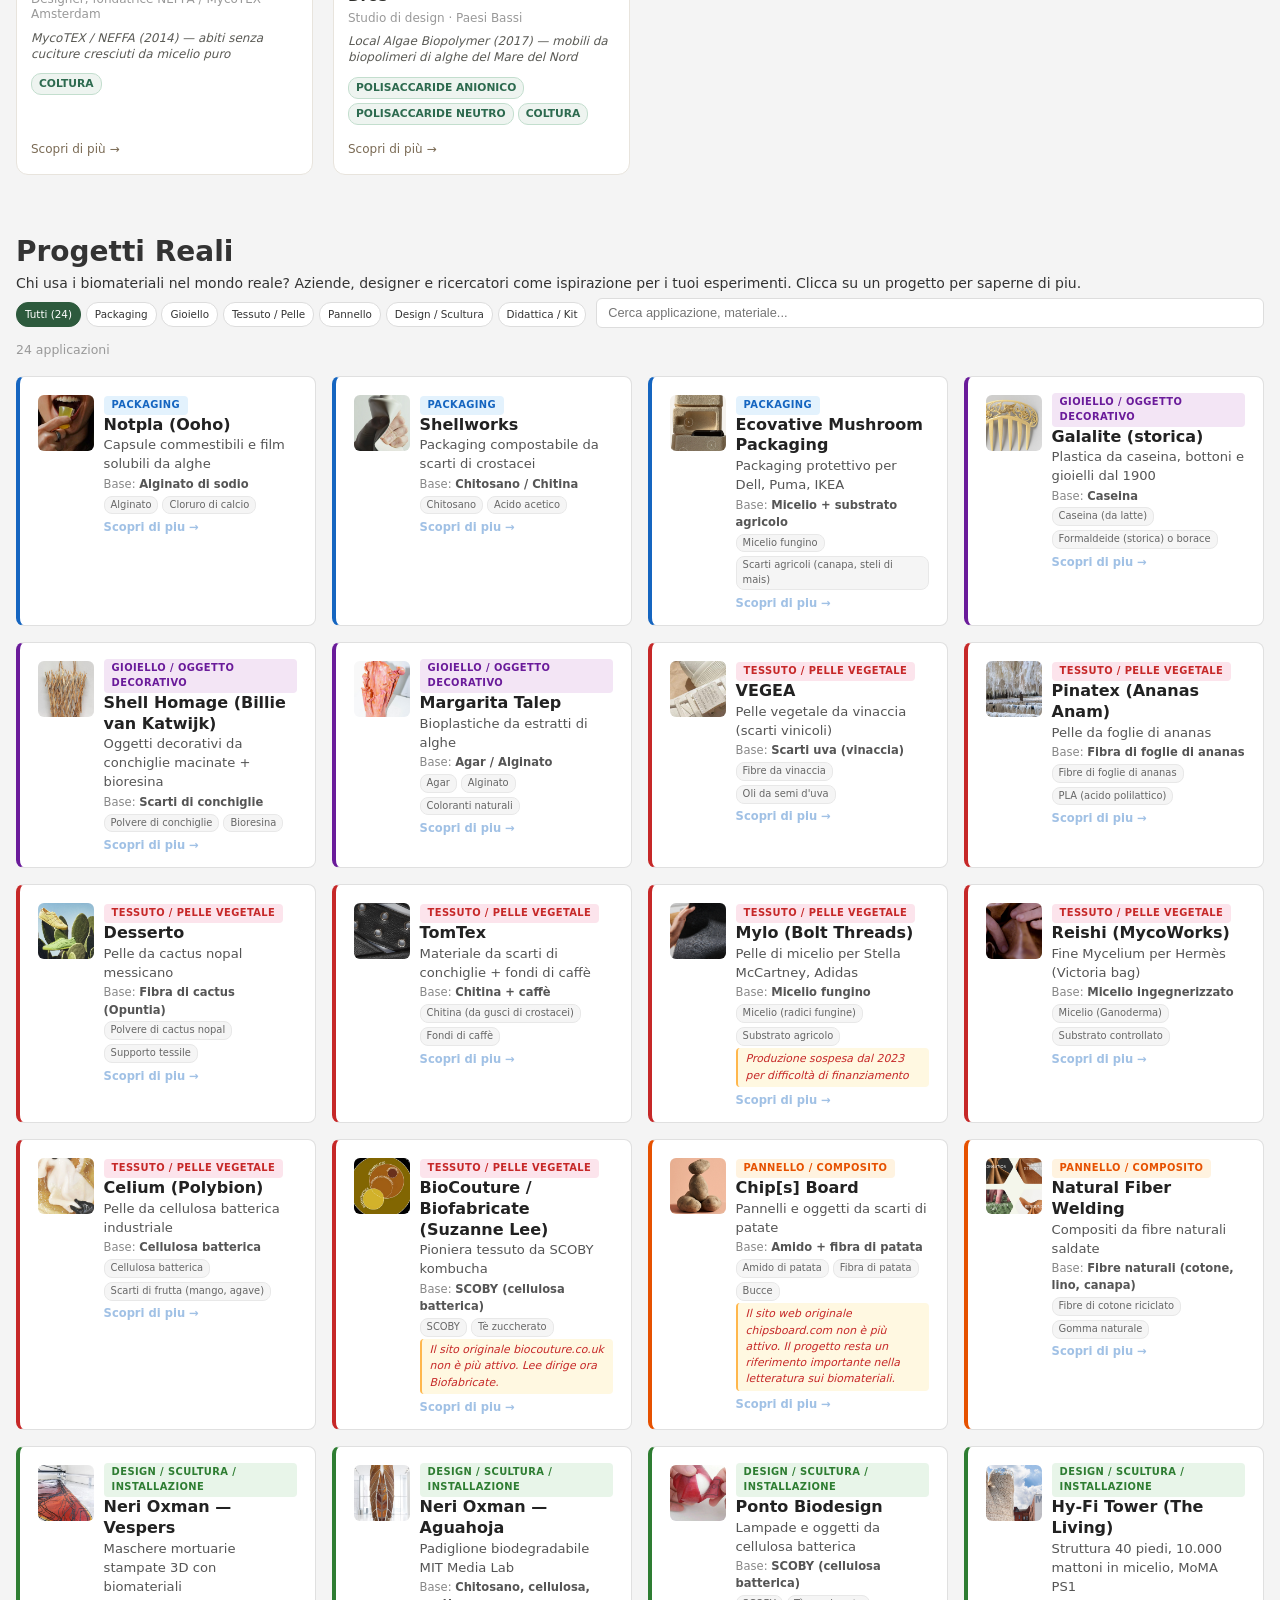
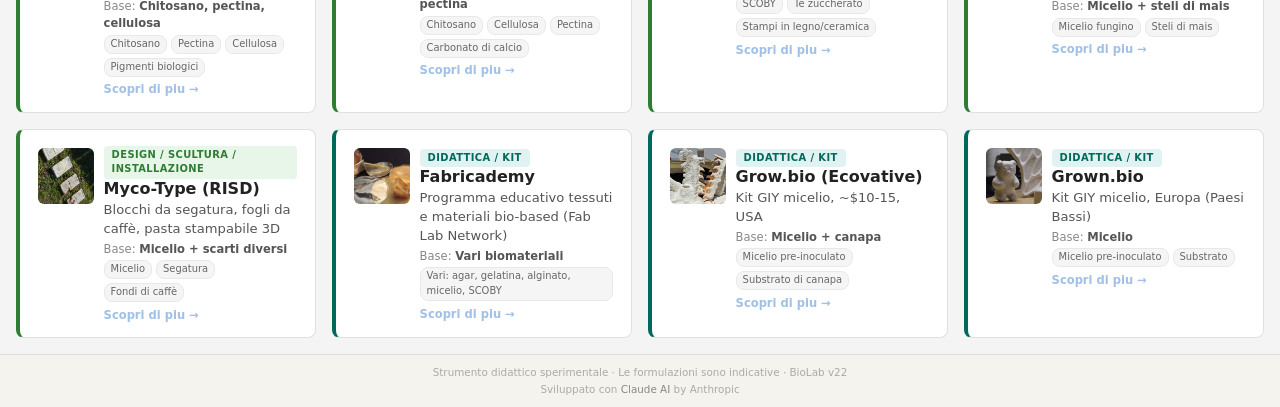
==== commit a4975ef1: "Add files via upload db con latte + crosslink tra pagine" ====
--- a/app/applicazioni.html
+++ b/app/applicazioni.html
@@ -155,6 +155,39 @@
         .des-modal-images .des-modal-img-box:last-child:not(:first-child){display:none}
     }
     @media(max-width:380px){.des-grid{grid-template-columns:1fr}}
+
+    /* ── Cross-link buttons ── */
+    .app-crosslink-btns { display: flex; flex-wrap: wrap; gap: 8px; margin-top: 10px; }
+    .app-crosslink-btn {
+        display: inline-flex; align-items: center; gap: 4px;
+        padding: 8px 16px; border-radius: 6px; font-size: 0.82rem;
+        font-weight: 600; text-decoration: none; transition: all 0.15s;
+    }
+    .app-cl-mat { background: #e8f5e9; color: #2e7d32; border: 1px solid #c8e6c9; }
+    .app-cl-mat:hover { background: #c8e6c9; color: #1b5e20; }
+    .app-cl-ing { background: #f3e5f5; color: #7b1fa2; border: 1px solid #ce93d8; }
+    .app-cl-ing:hover { background: #e1bee7; color: #4a148c; }
+
+    .ext-filter-banner {
+        display: flex; align-items: center; justify-content: space-between;
+        background: #fff8e1; border: 1px solid #ffe082; border-radius: 8px;
+        padding: 8px 16px; margin-bottom: 10px; font-size: 0.85rem;
+        flex-wrap: wrap; gap: 6px;
+    }
+    .ext-filter-text { color: #f57f17; font-weight: 600; }
+    .ext-filter-actions { display: flex; gap: 6px; align-items: center; }
+    .ext-filter-back {
+        color: #1565C0; font-size: 0.8rem; text-decoration: none;
+        padding: 3px 10px; border-radius: 4px; background: #e3f2fd;
+        border: 1px solid #bbdefb; transition: all 0.15s; font-weight: 500;
+    }
+    .ext-filter-back:hover { background: #bbdefb; color: #0d47a1; }
+    .ext-filter-clear {
+        color: #666; font-size: 0.8rem; text-decoration: none;
+        padding: 3px 10px; border-radius: 4px; background: #fff;
+        border: 1px solid #ddd; transition: all 0.15s;
+    }
+    .ext-filter-clear:hover { background: #f5f5f5; color: #333; }
     </style>
 </head>
 <body>
@@ -203,6 +236,7 @@
                 <div class="app-modal-base" id="modalBase"></div>
                 <div class="app-modal-body" id="modalBody"></div>
                 <div class="app-modal-ingredienti" id="modalIng"></div>
+                <div class="app-modal-crosslinks" id="modalCrosslinks" style="display:none"></div>
                 <div class="app-modal-note" id="modalNote"></div>
                 <div class="app-modal-actions">
                     <a class="app-modal-link" id="modalLink" href="#" target="_blank" rel="noopener">
@@ -219,6 +253,9 @@
 <!-- ===== CONTENUTO PAGINA ===== -->
 <div class="bl-page-content">
 
+    <!-- Banner filtro esterno (inserito qui da JS) -->
+    <div id="filterBannerAnchor"></div>
+
     <!-- DESIGNER -->
     <div class="bl-section-title des-section-header">
         <h2>Designer &amp; Ricercatori</h2>
@@ -242,10 +279,10 @@
             <span class="ing-filter" data-cat="design_scultura" onclick="filterApps('design_scultura')">Design / Scultura</span>
             <span class="ing-filter" data-cat="didattica"       onclick="filterApps('didattica')">Didattica / Kit</span>
         </div>
-        <input type="text" class="mat-search" id="appSearch" placeholder="Cerca progetto, materiale..." oninput="renderApps()">
+        <input type="text" class="mat-search" id="appSearch" placeholder="Cerca applicazione, materiale..." oninput="renderApps()">
     </div>
 
-    <div class="app-count" id="appCount">0 progetti</div>
+    <div class="app-count" id="appCount">0 applicazioni</div>
     <div class="app-grid" id="appGrid"></div>
 </div>
 
@@ -257,6 +294,15 @@
 
 <script src="database_biomateriali_v11.js"></script>
 <script src="biolab-core.js"></script>
+
+<!-- ★ Set filter state from URL params before any DOMContentLoaded -->
+<script>
+(function() {
+    var p = new URLSearchParams(window.location.search);
+    if (p.get('ing')) window._appFilterIngId = p.get('ing');
+    if (p.get('mat')) window._appFilterMatId = p.get('mat');
+})();
+</script>
 
 <!-- ===== DESIGNER JS ===== -->
 <script>
@@ -403,7 +449,51 @@
 
     function renderDesigner() {
         var html = '';
+        // Check if external filter is active (set by Progetti script)
+        var filterIngId = window._appFilterIngId || null;
+        var filterMatId = window._appFilterMatId || null;
+        var visibleCount = 0;
+
         DESIGNER.forEach(function(d, i) {
+            // Apply ingredient filter: match by ingredient name or famiglia
+            if (filterIngId) {
+                var ingData = (typeof INGREDIENTI_DATA !== 'undefined' && INGREDIENTI_DATA.ingredienti) ? INGREDIENTI_DATA.ingredienti[filterIngId] : null;
+                var ingNome = ingData ? ingData.nome.toLowerCase() : filterIngId.toLowerCase();
+                var ingFamiglia = ingData ? ingData.famiglia : '';
+                var famStr = (d.famiglie || []).join(' ').toLowerCase();
+                var bioStr = (d.biomateriali || '').toLowerCase();
+                var match = famStr.indexOf(filterIngId) >= 0
+                    || famStr.indexOf(ingNome) >= 0
+                    || bioStr.indexOf(filterIngId) >= 0
+                    || bioStr.indexOf(ingNome) >= 0;
+                // Match by famiglia key (e.g. COLTURA, POLICATIONE)
+                if (!match && ingFamiglia) {
+                    match = famStr.indexOf(ingFamiglia.toLowerCase()) >= 0;
+                }
+                if (!match) return;
+            }
+
+            // Apply material filter: match by material name in biomateriali text
+            if (filterMatId) {
+                var allMats = (typeof MATERIALI_DATA !== 'undefined') ?
+                    [].concat(MATERIALI_DATA.materiali_in_progress || [], MATERIALI_DATA.materiali_documentati || []) : [];
+                var mat = allMats.find(function(m) { return String(m.id) === filterMatId; });
+                if (mat) {
+                    // Check if any ingredient of that material appears in this designer's context
+                    var matIngs = (typeof IN_PROGRESS_MAPPING !== 'undefined' && IN_PROGRESS_MAPPING[filterMatId]) || mat.ingredienti_correlati || [];
+                    var famStr = (d.famiglie || []).join(' ').toLowerCase();
+                    var bioStr = (d.biomateriali || '').toLowerCase();
+                    var match = matIngs.some(function(ingId) {
+                        var ingData = (typeof INGREDIENTI_DATA !== 'undefined' && INGREDIENTI_DATA.ingredienti) ? INGREDIENTI_DATA.ingredienti[ingId] : null;
+                        var ingNome = ingData ? ingData.nome.toLowerCase() : ingId.toLowerCase();
+                        return famStr.indexOf(ingId) >= 0 || famStr.indexOf(ingNome) >= 0
+                            || bioStr.indexOf(ingId) >= 0 || bioStr.indexOf(ingNome) >= 0;
+                    });
+                    if (!match) return;
+                }
+            }
+
+            visibleCount++;
             var pImg = projImg(d.slug);
             var rImg = portImg(d.slug);
             var famTags = d.famiglie.map(function(f) {
@@ -434,6 +524,17 @@
             html += '</div></div>';
         });
         document.getElementById('desGrid').innerHTML = html;
+
+        // Hide designer section if filter active and no matches
+        var desHeader = document.querySelector('.des-section-header');
+        var desGrid = document.getElementById('desGrid');
+        if ((filterIngId || filterMatId) && visibleCount === 0) {
+            if (desHeader) desHeader.style.display = 'none';
+            desGrid.style.display = 'none';
+        } else {
+            if (desHeader) desHeader.style.display = '';
+            desGrid.style.display = '';
+        }
     }
 
     window.openDesModal = function(i) {
@@ -514,7 +615,8 @@
         return {
             nome: p.nome||'', desc: p.desc||'', base: p.base||'', link: p.link||'',
             cat: p.cat||p.categoria||'', img: p.img||null,
-            ingredienti: p.ingredienti||[], dettaglio: p.dettaglio||p.desc||'', note: p.note||''
+            ingredienti: p.ingredienti||[], dettaglio: p.dettaglio||p.desc||'', note: p.note||'',
+            materiali_correlati: p.materiali_correlati||[]
         };
     });
 
@@ -561,12 +663,109 @@
 
     var IMG_BASE = '../asset/imm_applicazioni/';
     var currentCat = null;
+    var _extFilterIndices = null;
+    var _extFilterLabel = '';
+
+    // ING_MAP must be defined before DOMContentLoaded uses _matchIngrediente
+    var ING_MAP = {
+        'alginato':'alginato','agar':'agar','chitosano':'chitosano',
+        'cloruro di calcio':'cacl2','cacl2':'cacl2',
+        'caseina (da latte)':'caseina','caseina':'caseina',
+        'acido acetico':'aceto','amido di patata':'amido_patata',
+        'scoby':'scoby','cellulosa batterica':'scoby',
+        'micelio fungino':'micelio','micelio (radici fungine)':'micelio',
+        'micelio (ganoderma)':'micelio','micelio':'micelio',
+        'fondi di caff\u00e8':'fondi_caffe','fondi di caffe':'fondi_caffe',
+        't\u00e8 zuccherato':'te_nero','te zuccherato':'te_nero',
+        'formaldeide (storica) o borace':'borace','borace':'borace',
+        'chitina (da gusci di crostacei)':'chitosano','chitina':'chitosano',
+        'fibre di cotone riciclato':'fibre_cotone',
+        'bucce':'bucce_agrumi','coloranti naturali':'curcuma',
+        'pectina':'pectina','glicerina':'glicerina'
+    };
+
+    window._matchIngrediente = function(nome) {
+        if (!nome) return null;
+        var low=nome.toLowerCase().trim();
+        if (ING_MAP[low]) return ING_MAP[low];
+        for (var key in ING_MAP) {
+            if (low.indexOf(key)>=0||key.indexOf(low)>=0) return ING_MAP[key];
+        }
+        return null;
+    };
 
     document.addEventListener('DOMContentLoaded', function() {
         var allBtn = document.getElementById('appFilterAll');
         if (allBtn) allBtn.textContent = 'Tutti (' + PROGETTI.length + ')';
+
+        // ★ Filtro da URL
+        var ingParam = window._appFilterIngId || null;
+        var matParam = window._appFilterMatId || null;
+
+        if (ingParam) {
+            // Filtra progetti che usano questo ingrediente
+            var ingNome = ingParam;
+            if (typeof INGREDIENTI_DATA !== 'undefined' && INGREDIENTI_DATA.ingredienti[ingParam]) {
+                ingNome = INGREDIENTI_DATA.ingredienti[ingParam].nome;
+            }
+            var indices = [];
+            PROGETTI.forEach(function(p, i) {
+                // Match via _matchIngrediente (nome display → DB id)
+                var found = (p.ingredienti || []).some(function(nome) {
+                    var dbId = _matchIngrediente(nome);
+                    return dbId === ingParam;
+                });
+                // Fallback: match via materiali_correlati → IN_PROGRESS_MAPPING
+                if (!found && typeof IN_PROGRESS_MAPPING !== 'undefined' && p.materiali_correlati) {
+                    found = p.materiali_correlati.some(function(matId) {
+                        var ings = IN_PROGRESS_MAPPING[String(matId)] || [];
+                        return ings.indexOf(ingParam) >= 0;
+                    });
+                }
+                if (found) indices.push(i);
+            });
+            if (indices.length) {
+                _extFilterIndices = indices;
+                _extFilterLabel = ingNome;
+                _showAppFilterBanner('Progetti con: ' + ingNome, 'ingredienti.html#' + ingParam, ingNome);
+            }
+        } else if (matParam) {
+            // Filtra progetti correlati a un materiale
+            var indices = [];
+            PROGETTI.forEach(function(p, i) {
+                if ((p.materiali_correlati || []).some(function(mid) { return String(mid) === matParam; })) {
+                    indices.push(i);
+                }
+            });
+            if (indices.length) {
+                _extFilterIndices = indices;
+                var matNome = matParam;
+                if (typeof MATERIALI_DATA !== 'undefined') {
+                    var allMats = [].concat(MATERIALI_DATA.materiali_in_progress || [], MATERIALI_DATA.materiali_documentati || []);
+                    var mat = allMats.find(function(m) { return String(m.id) === matParam; });
+                    if (mat) matNome = mat.nome || mat.name || matParam;
+                }
+                _extFilterLabel = matNome;
+                _showAppFilterBanner('Progetti con: ' + matNome, 'materiali.html', matNome);
+            }
+        }
+
         renderApps();
     });
+
+    function _showAppFilterBanner(text, backHref, backLabel) {
+        var existing = document.getElementById('extFilterBanner');
+        if (existing) existing.remove();
+        var banner = document.createElement('div');
+        banner.id = 'extFilterBanner';
+        banner.className = 'ext-filter-banner';
+        var h = '<span class="ext-filter-text">' + text + '</span><div class="ext-filter-actions">';
+        if (backHref) h += '<a href="' + backHref + '" class="ext-filter-back">&larr; Torna a ' + esc(backLabel) + '</a>';
+        h += '<a href="applicazioni.html" class="ext-filter-clear">Mostra tutti &times;</a></div>';
+        banner.innerHTML = h;
+        var anchor = document.getElementById('filterBannerAnchor');
+        if (anchor) anchor.appendChild(banner);
+    }
 
     window.filterApps = function(cat) {
         currentCat = cat;
@@ -583,6 +782,8 @@
         var indices = [];
         PROGETTI.forEach(function(p,i) {
             if (currentCat && p.cat!==currentCat) return;
+            // ★ External filter
+            if (_extFilterIndices && _extFilterIndices.indexOf(i) < 0) return;
             if (search) {
                 var hay = (p.nome+' '+p.desc+' '+p.base+' '+p.cat+' '+(p.ingredienti||[]).join(' ')).toLowerCase();
                 if (hay.indexOf(search)===-1) return;
@@ -592,8 +793,8 @@
 
         var grid = document.getElementById('appGrid');
         if (indices.length===0) {
-            grid.innerHTML='<div class="mat-empty">Nessun progetto corrisponde ai filtri</div>';
-            document.getElementById('appCount').textContent='0 progetti';
+            grid.innerHTML='<div class="mat-empty">Nessuna applicazione corrisponde ai filtri</div>';
+            document.getElementById('appCount').textContent='0 applicazioni';
             return;
         }
 
@@ -623,7 +824,7 @@
             html+='</div></div>';
         });
         grid.innerHTML=html;
-        document.getElementById('appCount').textContent=indices.length+' progetti';
+        document.getElementById('appCount').textContent=indices.length+' applicazioni';
     };
 
     window.openModal = function(idx) {
@@ -663,6 +864,27 @@
             ingEl.innerHTML=ingHtml; ingEl.style.display='block';
         } else { ingEl.style.display='none'; }
 
+        // ★ Cross-link: materiali correlati
+        var clEl=document.getElementById('modalCrosslinks');
+        var clBtns=[];
+        if (p.materiali_correlati && p.materiali_correlati.length) {
+            clBtns.push('<a href="materiali.html?app='+idx+'" class="app-crosslink-btn app-cl-mat">Vedi '
+                +p.materiali_correlati.length+' material'+(p.materiali_correlati.length>1?'i':'e')+' &#8594;</a>');
+        }
+        // Ingredienti matchati nel DB
+        var dbIngs=[];
+        if (p.ingredienti) {
+            p.ingredienti.forEach(function(ing) { var d=_matchIngrediente(ing); if(d && dbIngs.indexOf(d)<0) dbIngs.push(d); });
+        }
+        if (dbIngs.length) {
+            // Link generico verso ingredienti (non filtrato specifico — troppo complesso per multi-ingredient)
+            clBtns.push('<a href="ingredienti.html" class="app-crosslink-btn app-cl-ing">Esplora ingredienti &#8594;</a>');
+        }
+        if (clBtns.length) {
+            clEl.innerHTML='<div class="app-crosslink-btns">'+clBtns.join('')+'</div>';
+            clEl.style.display='block';
+        } else { clEl.style.display='none'; }
+
         var noteEl=document.getElementById('modalNote');
         if (p.note){noteEl.style.display='block';noteEl.textContent=p.note;}
         else noteEl.style.display='none';
@@ -684,33 +906,6 @@
         document.body.style.overflow='';
     };
 
-    var ING_MAP = {
-        'alginato':'alginato','agar':'agar','chitosano':'chitosano',
-        'cloruro di calcio':'cacl2','cacl2':'cacl2',
-        'caseina (da latte)':'caseina','caseina':'caseina',
-        'acido acetico':'aceto','amido di patata':'amido_patata',
-        'scoby':'scoby','cellulosa batterica':'scoby',
-        'micelio fungino':'micelio','micelio (radici fungine)':'micelio',
-        'micelio (ganoderma)':'micelio','micelio':'micelio',
-        'fondi di caff\u00e8':'fondi_caffe','fondi di caffe':'fondi_caffe',
-        't\u00e8 zuccherato':'te_nero','te zuccherato':'te_nero',
-        'formaldeide (storica) o borace':'borace','borace':'borace',
-        'chitina (da gusci di crostacei)':'chitosano','chitina':'chitosano',
-        'fibre di cotone riciclato':'fibre_cotone',
-        'bucce':'bucce_agrumi','coloranti naturali':'curcuma',
-        'pectina':'pectina','glicerina':'glicerina'
-    };
-
-    window._matchIngrediente = function(nome) {
-        if (!nome) return null;
-        var low=nome.toLowerCase().trim();
-        if (ING_MAP[low]) return ING_MAP[low];
-        for (var key in ING_MAP) {
-            if (low.indexOf(key)>=0||key.indexOf(low)>=0) return ING_MAP[key];
-        }
-        return null;
-    };
-
     window._addIngFromApp = function(dbId,modalIdx) {
         BioLab.addToCart(dbId); BioLab.updateCartBadge(); openModal(modalIdx);
     };
